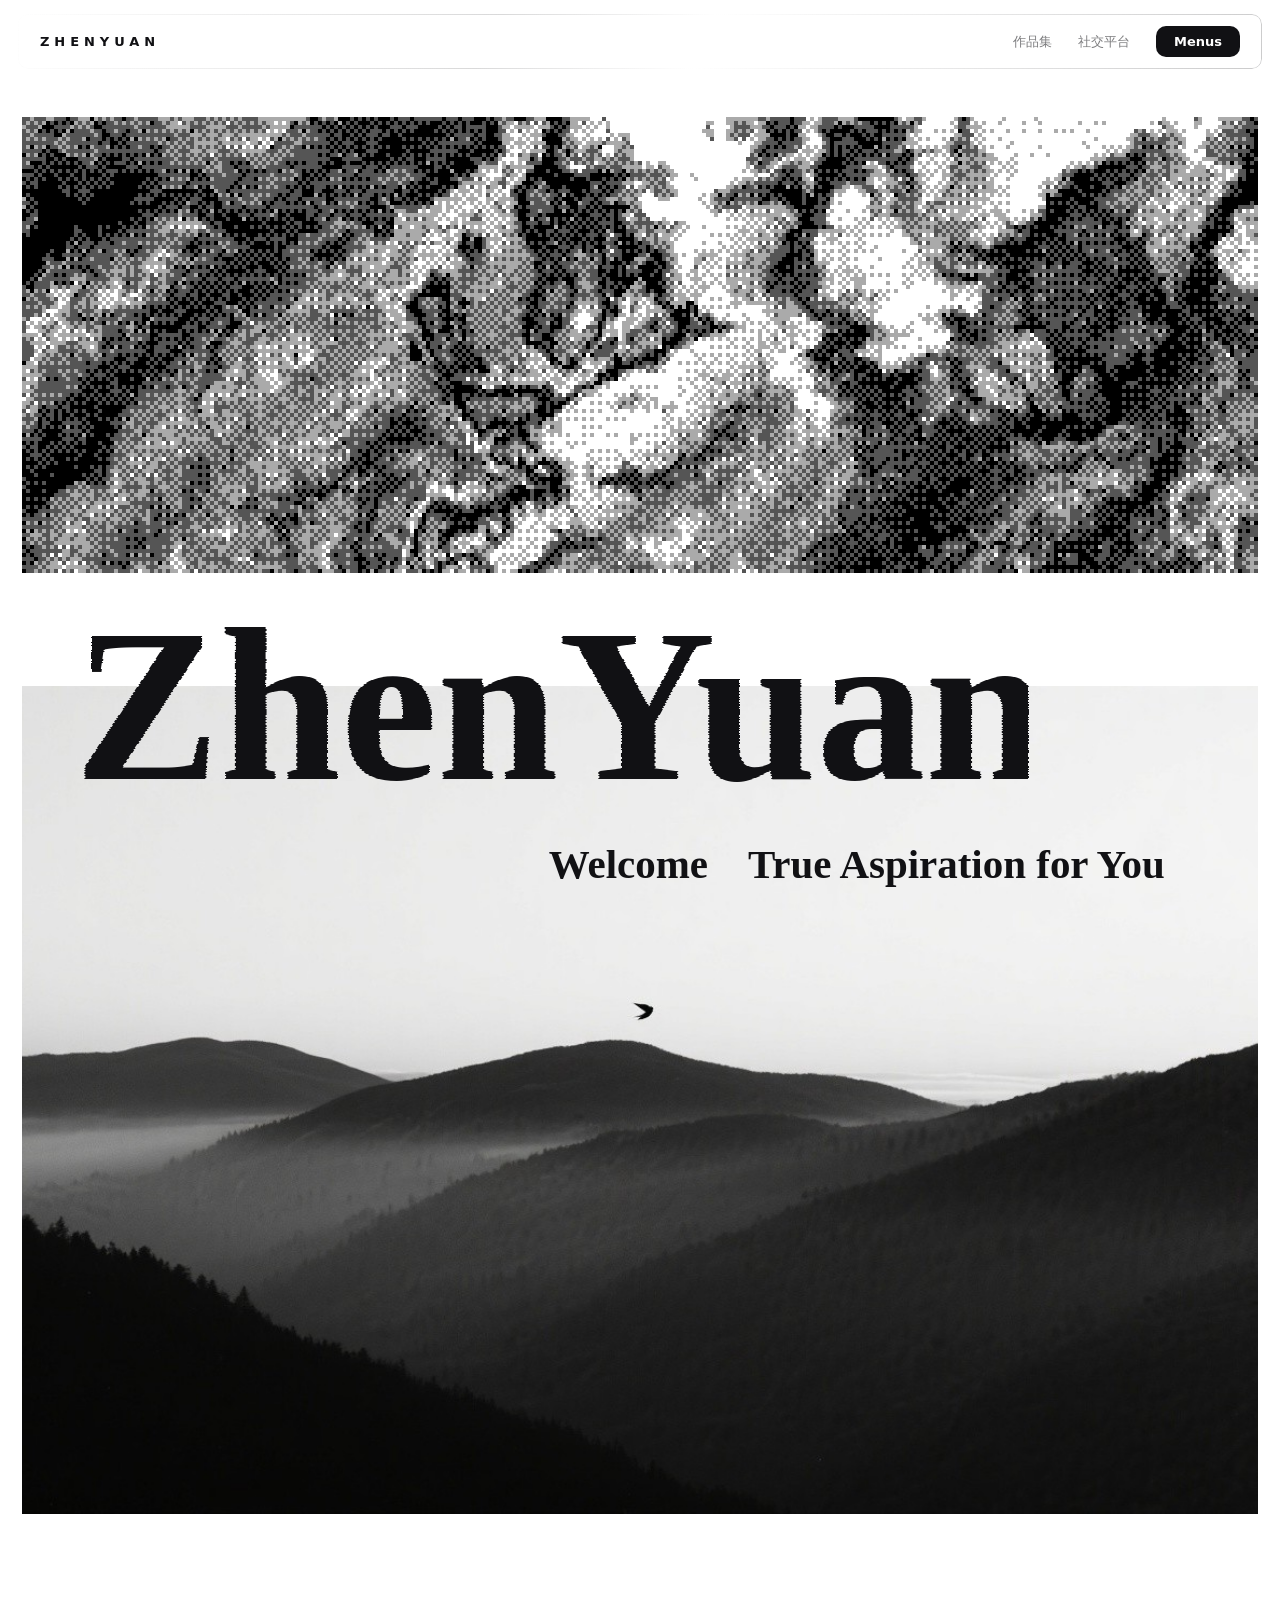
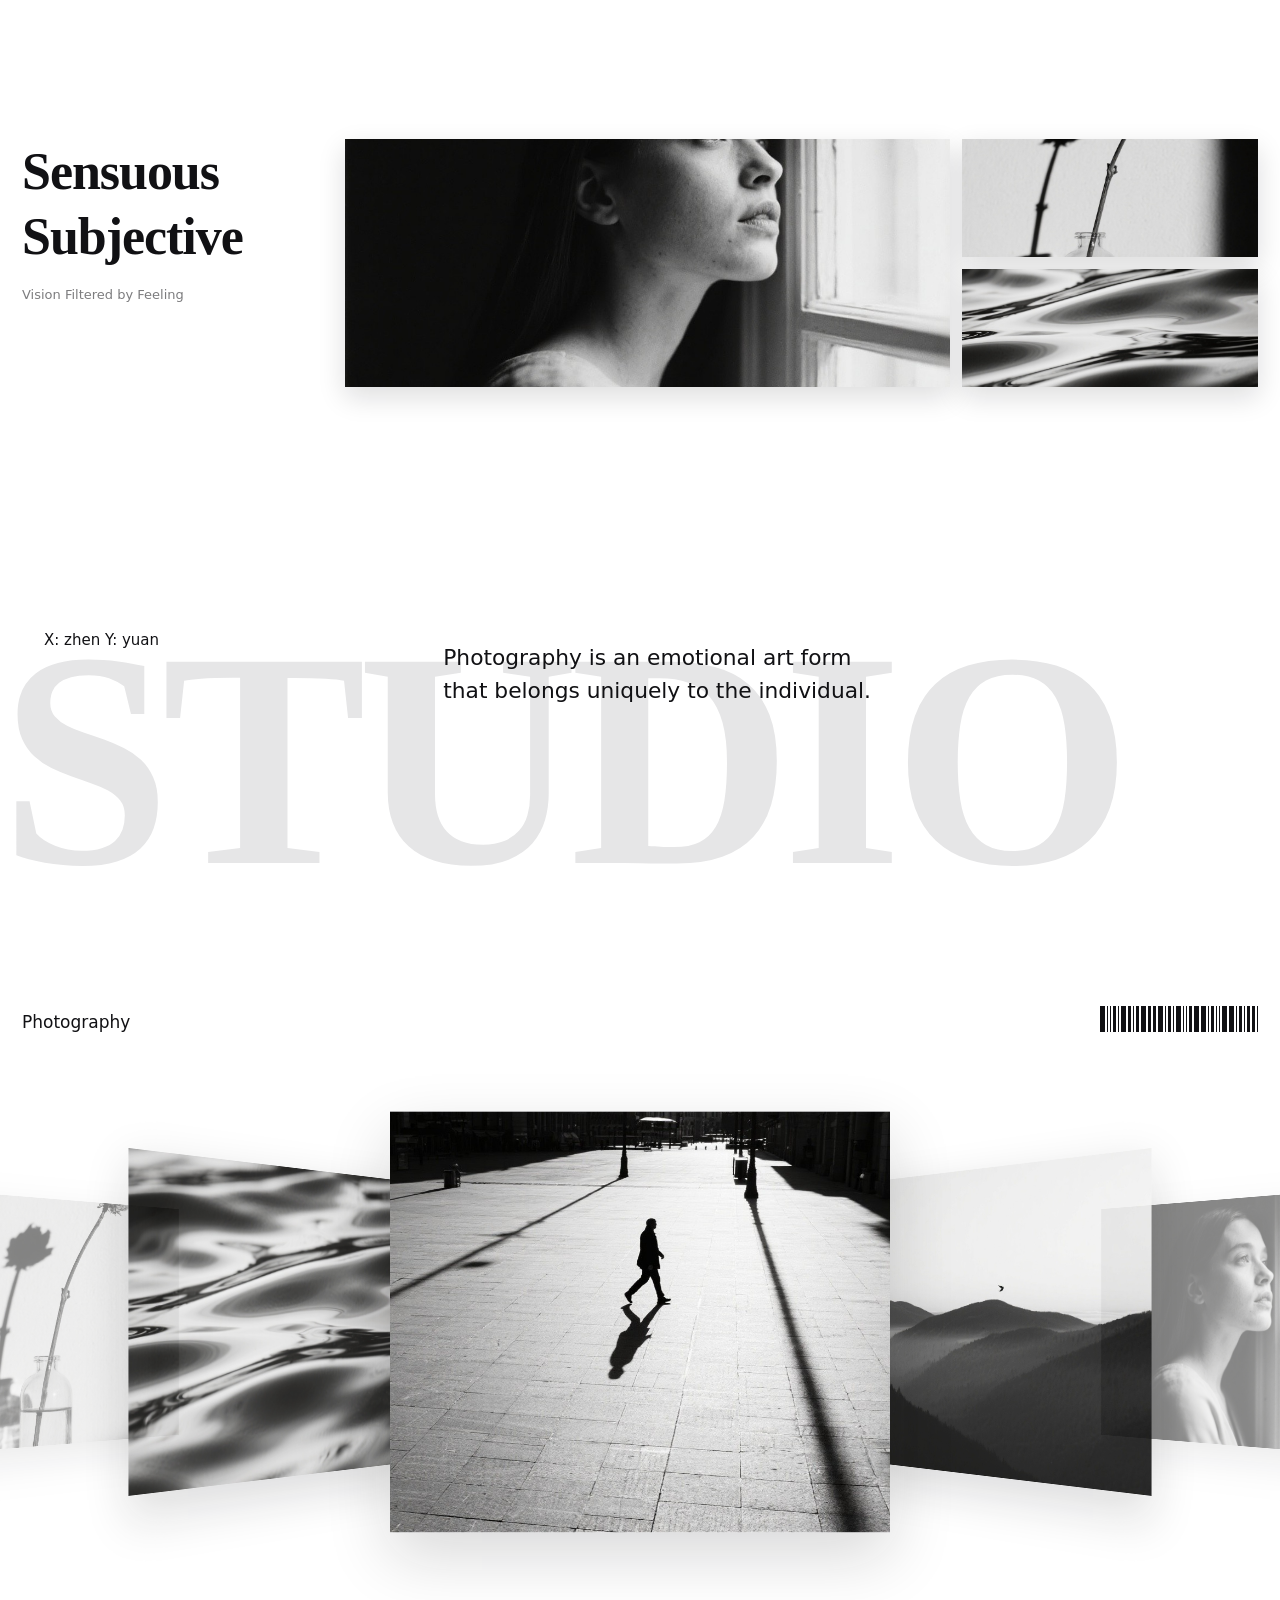
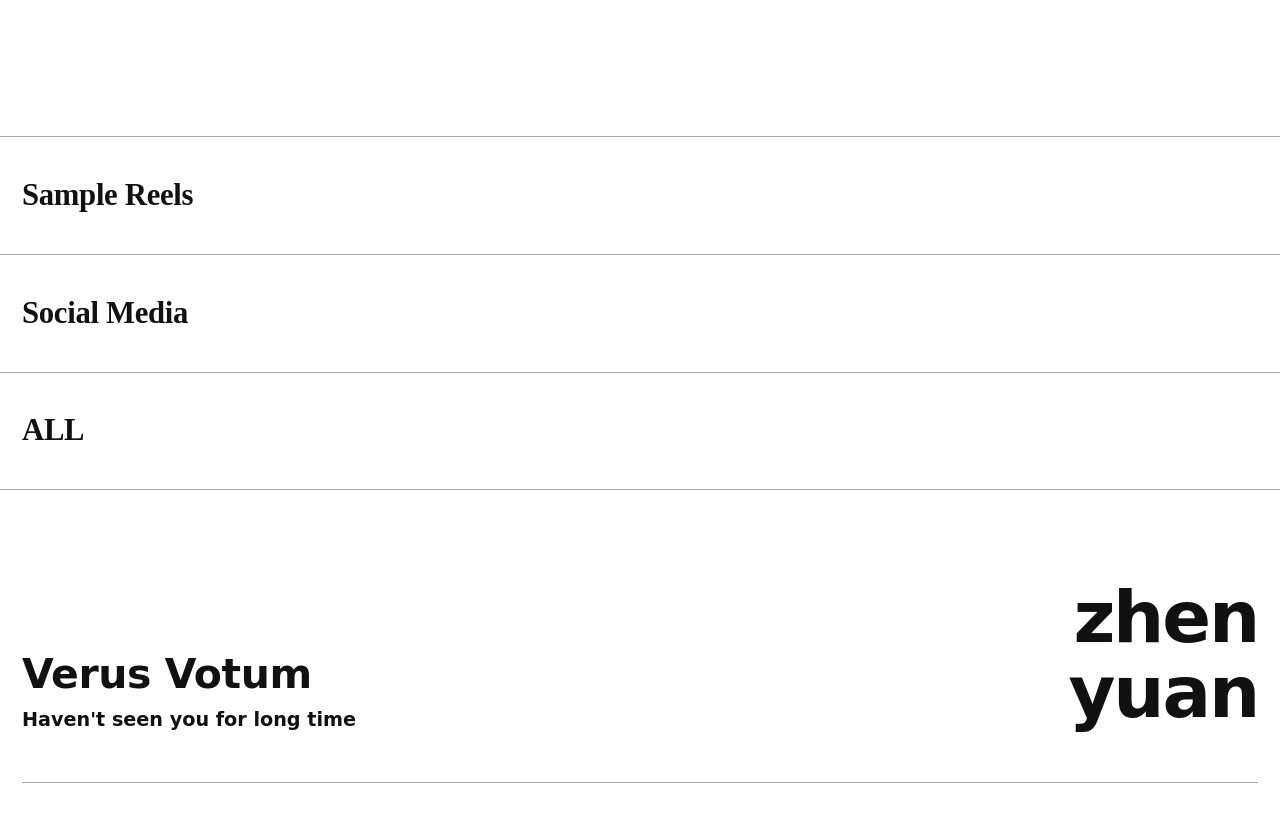
==== index.html @ 20302a58 "publish site: index.html" ====
<!DOCTYPE html>
<html lang="zh-CN">
<head>
  <meta charset="UTF-8">
  <meta name="viewport" content="width=device-width, initial-scale=1.0">
  <title>ZhenYuan — True Aspiration for You</title>
  <meta name="description" content="ZhenYuan 个人网站 — Sensuous, Subjective.">
  <link rel="icon" href="data:,">
  <link rel="stylesheet" href="css/style.css?v=46">
</head>
<body class="locked">

  <!-- 开屏 Prism 棱镜背景：滚动后渐隐进入页面 -->
  <div id="intro" aria-hidden="true">
    <div class="intro-hint">SCROLL</div>
  </div>

  <!-- 液态玻璃导航 -->
  <header class="nav-wrap">
    <nav class="nav glass">
      <a class="nav-logo" href="#top" data-cid="nav.brand">ZHENYUAN</a>
      <div class="nav-right">
        <a class="nav-link" href="category.html?cat=reels" data-cid="nav.link1">作品集</a>
        <a class="nav-link" href="social.html" data-cid="nav.link2">社交平台</a>
        <a class="nav-cta" href="menu.html" data-cid="nav.cta">Menus</a>
      </div>
    </nav>
  </header>

  <main id="top">

    <!-- Dither 抖动波纹宽幅区（65:24 宽幅，上下留白） -->
    <section class="dither-band" aria-hidden="true">
      <div class="dither-frame" id="dither-frame"></div>
    </section>

    <!-- Hero：超大动态 zhenyuan（FuzzyText 毛玻璃噪点），压在下方图片左上角 -->
    <section class="hero">
      <div class="hero-title" id="fuzzy-hero" aria-label="ZhenYuan">ZhenYuan</div>
    </section>

    <!-- 全宽大图 + 右上小字 + 底部标语 -->
    <section class="showcase" id="works">
      <figure class="showcase-figure reveal" data-gradual-blur>
        <img id="img-showcase" data-cid="showcase.image" alt="封面大图" src="images/showcase.jpg">
      </figure>

      <p class="hero-tagline">
        <span data-cid="hero.welcome">Welcome</span>
        <span data-cid="hero.tagline">True Aspiration for You</span>
      </p>
    </section>

    <!-- 理念 -->
    <section class="philosophy">
      <div class="reveal">
        <h2 class="philo-words">
          <span data-cid="philo.word1">Sensuous</span>
          <span data-cid="philo.word2">Subjective</span>
        </h2>
        <p class="philo-note" data-cid="philo.note">Vision Filtered by Feeling</p>
      </div>
      <div class="philo-imgs reveal" id="philo-imgs"></div>
    </section>

    <!-- STUDIO 水印 -->
    <section class="studio" id="studio">
      <div class="studio-watermark reveal" data-cid="studio.word">STUDIO</div>
      <div class="studio-location reveal" style="transition-delay:.12s" data-cid="studio.location">X: zhen Y: yuan</div>
      <p class="studio-statement reveal" data-cid="studio.statement">Photography is an emotional art form
that belongs uniquely to the individual.</p>
    </section>

    <!-- Photography 区：Cover Flow 作品轮播 -->
    <section class="photo" id="contact">
      <div class="photo-head reveal">
        <span class="photo-title" data-cid="photo.title">Photography</span>
        <span class="barcode" id="barcode"></span>
      </div>
      <div class="coverflow reveal" id="coverflow" style="transition-delay:.1s">
        <div class="cf-stage" id="cf-stage"></div>
      </div>
    </section>

    <!-- Sample Reels / Social Media / ALL：贯穿全屏横杠 -->
    <section class="bands reveal">
      <a class="band" href="category.html?cat=reels"><span>Sample Reels</span></a>
      <a class="band" href="social.html"><span>Social Media</span></a>
      <a class="band" href="works.html"><span>ALL</span></a>
    </section>

  </main>

  <footer class="footer">
    <div class="footer-note reveal">
      <strong class="footer-brand" data-cid="footer.brand">Verus Votum</strong>
      <span class="footer-sub" data-cid="footer.note">Haven't seen you for long time</span>
    </div>
    <span class="footer-big reveal" style="transition-delay:.12s">zhen<br>yuan</span>
    <hr class="footer-rule">
  </footer>

  <script src="js/fuzzy-text.js?v=3"></script>
  <script src="js/gradual-blur.js?v=3"></script>
  <script src="js/prism.js?v=4"></script>
  <script src="js/intro.js?v=4"></script>
  <script src="js/dither.js?v=4"></script>
  <script src="js/main.js?v=19"></script>
</body>
</html>
---- css/style.css ----
/* =====================================================
   ZhenYuan 个人网站 — 简洁平面风格 · 白底黑字
   ===================================================== */

/* ================= 基础 ================= */
:root{
  --bg:#ffffff;
  --ink:#111114;
  --muted:rgba(17,17,20,.55);
  --faint:rgba(17,17,20,.35);
  --glass:rgba(255,255,255,.55);
  --glass-brd:rgba(0,0,0,.08);
  --serif:Georgia,"Times New Roman","Songti SC",STSong,serif;
  --sans:system-ui,-apple-system,"Segoe UI","PingFang SC","Microsoft YaHei",sans-serif;
  --maxw:1280px;
}
*{margin:0;padding:0;box-sizing:border-box}
html{scroll-behavior:smooth}
body{background:var(--bg);color:var(--ink);font-family:var(--sans);-webkit-font-smoothing:antialiased;overflow-x:hidden}
body.locked{overflow:hidden}
img{display:block;width:100%;height:100%;object-fit:cover} /* 图片只裁切，绝不变形 */
figure{overflow:hidden;background:#e9e9ec}
a{color:inherit;text-decoration:none}
::selection{background:#111114;color:#fff}

/* ================= 开屏黑场动画 ================= */
#intro{position:fixed;inset:0;z-index:300;background:#000}
#intro-canvas{position:absolute;inset:0;width:100%;height:100%;display:block}
.intro-hint{position:absolute;bottom:28px;left:50%;transform:translateX(-50%);font-size:11px;letter-spacing:.45em;text-indent:.45em;color:rgba(255,255,255,.30);transition:opacity .5s}
#intro.playing .intro-hint{opacity:0}
#intro.leak{background:#fff;transition:background-color .7s ease} /* 胶片漏光：黑场转白 */
#intro.done{opacity:0;transition:opacity .65s ease;pointer-events:none}

/* ================= 液态玻璃导航 ================= */
.nav-wrap{position:fixed;top:14px;left:0;right:0;z-index:100;display:flex;justify-content:center;padding:0 18px;
  opacity:0;transform:translateY(-14px);
  transition:opacity .9s ease .25s,transform .9s cubic-bezier(.16,1,.3,1) .25s}
body.ready .nav-wrap{opacity:1;transform:none}
.glass{background:var(--glass);backdrop-filter:blur(22px) saturate(160%);-webkit-backdrop-filter:blur(22px) saturate(160%)} /* 纯液态玻璃：无描边无阴影 */
.nav{width:100%;max-width:var(--maxw);display:flex;align-items:center;justify-content:space-between;padding:12px 22px;border-radius:10px;position:relative}
.nav::before{content:'';position:absolute;inset:0;border-radius:inherit;padding:1.2px;pointer-events:none;z-index:1;
  background:linear-gradient(115deg,rgba(255,255,255,.95) 0%,rgba(17,17,20,.16) 38%,rgba(255,255,255,.6) 55%,rgba(17,17,20,.22) 100%);
  -webkit-mask:linear-gradient(#000 0 0) content-box,linear-gradient(#000 0 0);
  -webkit-mask-composite:xor;mask:linear-gradient(#000 0 0) content-box,linear-gradient(#000 0 0);mask-composite:exclude}
.nav-logo{font-size:13px;font-weight:700;letter-spacing:.38em}
.nav-right{display:flex;align-items:center;gap:26px}
.nav-link{font-size:13px;color:var(--muted);transition:color .25s}
.nav-link:hover{color:var(--ink)}
.nav-cta{background:var(--ink);color:#fff;font-size:13px;font-weight:600;padding:8px 18px;border-radius:10px;transition:opacity .25s}
.nav-cta:hover{opacity:.82}

/* ================= Warp 标题 ---------------- */
.warp-text{position:relative;display:block;width:100%;min-height:220px;overflow:hidden;isolation:isolate;border-radius:inherit}
.warp-text canvas{position:absolute;inset:0;width:100%;height:100%;display:block}
.warp-text-fallback{font-family:var(--serif);letter-spacing:-.03em;font-size:clamp(70px,16vw,200px);line-height:.9}

/* ================= Dither 抖动波纹宽幅区（65:24，上下留白） ================= */
.dither-band{max-width:var(--maxw);margin:0 auto;padding:clamp(96px,13vh,150px) 22px 0;
  opacity:0;transform:translateY(20px);
  transition:opacity 1s ease .35s,transform 1s cubic-bezier(.16,1,.3,1) .35s}
body.ready .dither-band{opacity:1;transform:none}
.dither-frame{position:relative;width:100%;aspect-ratio:65/24;overflow:hidden;background:#000}
.dither-frame canvas{position:absolute;inset:0;width:100%;height:100%;display:block}

/* ================= Hero：大字叠在图片左上 ================= */
.hero{max-width:var(--maxw);margin:0 auto;padding:clamp(40px,6vh,80px) 22px 0}
.hero-title{font-family:var(--serif);position:relative;z-index:3;
  opacity:0;transform:translateY(30px);
  transition:opacity 1s ease .5s,transform 1s cubic-bezier(.16,1,.3,1) .5s}
body.ready .hero-title{opacity:1;transform:none}

/* ================= Showcase：全宽大图 ================= */
.showcase{position:relative;max-width:var(--maxw);margin:0 auto;padding:0 22px 9vh;
  margin-top:clamp(-110px,-7.5vw,-24px)} /* 大字下缘探入图片顶端约1/3（图1） */
.hero-tagline{position:absolute;top:clamp(100px,12vw,180px);left:auto;right:9%;display:flex;gap:40px;
  font-family:var(--serif);font-size:clamp(26px,3.2vw,48px);font-weight:700;color:var(--ink);z-index:2}
.hero-tagline span{opacity:0;transform:translateY(40px) scale(.96);
  transition:opacity 1.1s ease,transform 1.1s cubic-bezier(.16,1,.3,1)}
.hero-tagline.in span{opacity:1;transform:none}
.hero-tagline.in span:nth-child(1){transition-delay:0s}
.hero-tagline.in span:nth-child(2){transition-delay:.18s}
.showcase-figure{position:relative;height:92vh}

/* ================= Philosophy ================= */
.philosophy{max-width:var(--maxw);margin:0 auto;padding:16vh 22px 6vh;display:flex;gap:8vw;align-items:flex-start}
/* philosophy 区 .reveal 只做 IO 触发器，不做整体过渡——让子元素（philo-words span / philo-note）的错落动画可见 */
.philosophy .reveal{opacity:1;transform:none;transition:none}
.philo-words{font-family:var(--serif);font-size:clamp(36px,4.5vw,52px);font-weight:700;letter-spacing:-.02em;line-height:1.25}
.philo-words span{display:block;opacity:0}
.reveal.in .philo-words span{animation:textRise .8s cubic-bezier(.16,1,.3,1) both}
.reveal.in .philo-words span:nth-child(2){animation-delay:.14s}
.philo-note{font-size:13px;color:var(--muted);margin-top:18px;opacity:0}
.reveal.in .philo-note{animation:textRise .8s cubic-bezier(.16,1,.3,1) .26s both}
/* 理念照片展示柜：按上传数量密铺，大小不一（与作品集 mosaic 同语言） */
.philo-imgs{flex:1;display:grid;grid-template-columns:repeat(3,1fr);grid-auto-rows:118px;
  grid-auto-flow:dense;gap:12px}
.pi-tile{position:relative;margin:0;overflow:hidden;background:#e9e9ee;
  box-shadow:0 10px 26px rgba(17,17,20,.14);opacity:0}
.pi-tile img{width:100%;height:100%;object-fit:cover;display:block;
  transition:transform .8s cubic-bezier(.16,1,.3,1)}
.pi-tile:hover img{transform:scale(1.05)}
/* 理念瓦片：容器进入视口后错落浮起 */
.philo-imgs.in .pi-tile{animation:tileRise .75s cubic-bezier(.16,1,.3,1) both;
  animation-delay:calc(var(--ti,0) * 70ms)}
@keyframes tileRise{from{opacity:0;transform:translateY(26px) scale(.965)}to{opacity:1;transform:none}}
@keyframes textRise{from{opacity:0;transform:translateY(22px)}to{opacity:1;transform:none}}

/* ================= Studio 水印 ================= */
.studio{position:relative;max-width:var(--maxw);margin:0 auto;padding:20vh 22px 6vh}
.studio-watermark{font-family:var(--serif);font-size:clamp(140px,24vw,320px);font-weight:700;letter-spacing:-.03em;line-height:.9;
  color:rgba(17,17,20,.10);text-align:left;user-select:none;margin-left:-22px}
.studio-watermark.reveal{transform:translateY(34px) scale(.94)}
.studio-watermark.reveal.in{transform:none}
.studio-location{position:absolute;left:44px;top:calc(20vh + .62em);font-size:15px;color:var(--ink);z-index:1}
.studio-statement{position:absolute;left:50%;top:calc(20vh + .95em);z-index:1;
  font-size:clamp(16px,1.7vw,23px);line-height:1.5;color:var(--ink);max-width:620px;
  white-space:pre-line;text-align:left}
.studio-statement.reveal{opacity:0;transform:translateX(-46%) translateY(20px);
  transition:opacity .9s ease,transform .9s cubic-bezier(.16,1,.3,1)}
.studio-statement.reveal.in{opacity:1;transform:translateX(-46%)}

/* ================= Photography：Cover Flow ================= */
.photo{max-width:var(--maxw);margin:0 auto;padding:6vh 22px 4vh}
.photo-head{display:flex;align-items:flex-end;justify-content:space-between;margin-bottom:20px}
.photo-title{font-size:17px;font-weight:500}
.barcode{display:flex;gap:2px;align-items:stretch;height:26px}
.barcode i{background:var(--ink)}
.coverflow{position:relative}
.cf-stage{position:relative;height:min(66vh,540px);perspective:1500px}
.cf-item{position:absolute;top:50%;left:50%;width:min(44vw,500px);height:78%;
  transform:translate(-50%,-50%);background:#e9e9ec;overflow:hidden;cursor:pointer;
  box-shadow:0 24px 60px rgba(17,17,20,.16);
  transition:transform .7s cubic-bezier(.25,.8,.25,1),opacity .5s ease}
.cf-item img{width:100%;height:100%;object-fit:cover;pointer-events:none}
.cf-caption{display:flex;justify-content:center;align-items:baseline;gap:56px;
  font-size:15px;color:var(--ink);margin-top:34px;
  transition:opacity .3s ease}
.cf-caption.swap{opacity:0}

/* ================= 页脚 ================= */
.footer{position:relative;max-width:var(--maxw);margin:0 auto;padding:10vh 22px 96px;display:flex;justify-content:space-between;align-items:flex-end}

/* ================= Social Links 独立页面（LINK）：左列文字 + 右侧大图 ================= */
.social{max-width:var(--maxw);margin:0 auto;padding:clamp(96px,13vh,150px) 22px 10vh;
  display:flex;gap:clamp(36px,5vw,72px);align-items:stretch}
.social-left{flex:0 0 44%;display:flex;flex-direction:column;align-items:flex-start;min-width:0}
.social-title{margin:0;font-family:"Palatino Linotype","Book Antiqua",Palatino,"Times New Roman",Georgia,serif;
  font-size:clamp(68px,9vw,128px);font-weight:500;
  letter-spacing:.08em;line-height:1;color:var(--ink)}
.social-brand{margin-top:clamp(48px,9vh,104px);font-family:var(--serif);color:var(--ink);line-height:1.15}
.social-brand-cn{display:block;font-size:clamp(30px,3.3vw,48px);font-weight:600;letter-spacing:.04em}
.social-brand-en{display:block;font-family:var(--sans);
  font-weight:400;font-size:clamp(26px,2.8vw,40px);letter-spacing:.3em}
.social-statement{margin-top:clamp(32px,5.5vh,60px);width:100%}
.social-statement p{margin:0;font-family:var(--serif);font-size:clamp(15px,1.4vw,19px);line-height:1.9;white-space:pre-line;letter-spacing:.03em;color:var(--ink)}
.social-links{margin-top:clamp(30px,5vh,52px);width:100%;display:flex;flex-direction:column;gap:clamp(20px,3.5vh,30px)}
.social-link{display:flex;align-items:center;gap:14px;height:clamp(60px,8vw,86px);padding:0 clamp(20px,2.5vw,32px);
  background:#d9d9d9;color:var(--ink);text-decoration:none;
  transition:background .35s ease,color .35s ease}
.social-link:hover{background:var(--ink);color:#fff}
.social-link-icon{width:30px;height:30px;display:flex;align-items:center;justify-content:center;
  font-family:var(--serif);font-size:17px;font-weight:700;flex-shrink:0}
.social-link-name{font-size:15px;font-weight:600;letter-spacing:.06em}
.social-image{flex:1;margin:0;overflow:hidden;min-height:100%}
.social-image img{width:100%;height:100%;object-fit:cover}

/* ---- social 页入场动画：标题/图片自身 reveal，品牌/宣言/链接条由子元素错落 ---- */
.social-page .nav-wrap{animation:navDown .9s cubic-bezier(.16,1,.3,1) both}
.social .social-brand,.social .social-statement,.social .social-links{opacity:1;transform:none;transition:none}
.social-brand .social-brand-cn,.social-brand .social-brand-en,.social-statement p,.social-links .social-link{opacity:0}
.social-brand.in .social-brand-cn{animation:textRise .9s cubic-bezier(.16,1,.3,1) both}
.social-brand.in .social-brand-en{animation:textRise .9s cubic-bezier(.16,1,.3,1) both;animation-delay:.16s}
.social-statement.in p{animation:textRise 1s cubic-bezier(.16,1,.3,1) both;animation-delay:.12s}
.social-links.in .social-link{animation:linkRise .75s cubic-bezier(.16,1,.3,1) both}
.social-image.reveal.in img{animation:socialImgSettle 1.5s cubic-bezier(.16,1,.3,1) both}
@keyframes linkRise{from{opacity:0;transform:translateY(26px)}to{opacity:1;transform:none}}
@keyframes socialImgSettle{from{transform:scale(1.06)}to{transform:scale(1)}}
@keyframes navDown{from{opacity:0;transform:translateY(-16px)}to{opacity:1;transform:none}}
@media(max-width:768px){
  .social{flex-direction:column;padding-top:120px}
  .social-left{flex:none;width:100%}
  .social-image{flex:none;height:300px}
}

.footer-note{font-size:13px;color:var(--ink)}
.footer-brand{display:block;font-size:clamp(26px,3.2vw,44px);font-weight:800;letter-spacing:-.01em;color:var(--ink)}
.footer-sub{display:block;font-size:clamp(15px,1.5vw,21px);font-weight:600;color:var(--ink);margin-top:10px}
.footer-big{display:block;font-size:clamp(44px,6vw,72px);font-weight:800;letter-spacing:-.03em;line-height:1.05;text-align:right}
.footer-rule{position:absolute;left:22px;right:22px;bottom:44px;width:auto;border:0;border-top:1px solid var(--faint);margin:0}

/* ================= Sample Reels / Social Media 全屏横杠 ================= */
.bands{margin-top:12vh}
.band{display:flex;align-items:center;height:clamp(84px,10vw,118px);padding:0 max(22px,calc((100% - var(--maxw))/2 + 22px));
  background:#fff;color:var(--ink);border-top:1px solid var(--faint);cursor:pointer;
  font-family:var(--serif);font-weight:700;font-size:clamp(22px,2.4vw,34px);letter-spacing:-.01em;
  transition:background .35s ease,color .35s ease}
.bands .band:last-child{border-bottom:1px solid var(--faint)}
.band:hover{background:var(--ink);color:#fff}

/* 过场：点击后横杆向上向下延伸铺满屏幕，文字随页面上移 */
.band-wipe{position:fixed;left:0;right:0;z-index:400;background:var(--ink);color:#fff;
  display:flex;align-items:center;padding:0 max(22px,calc((100vw - var(--maxw))/2 + 22px));overflow:hidden;
  font-family:var(--serif);font-weight:700;font-size:clamp(22px,2.4vw,34px);
  transition:top .68s cubic-bezier(.76,0,.24,1),height .68s cubic-bezier(.76,0,.24,1)}
.band-wipe.grow{top:0 !important;height:100vh !important}
.band-wipe span{display:block;transition:transform .68s cubic-bezier(.76,0,.24,1) .05s}
.band-wipe.grow span{transform:translateY(-5vh)} /* 文字不消失，随扩展滑向屏幕中央，交给下一页 */

/* ================= 分类页（图3：作品分类） ================= */
.cat-hero{position:relative;height:72vh;min-height:420px;
  opacity:0;animation:pageRise 1s cubic-bezier(.16,1,.3,1) .5s both}
@keyframes pageRise{from{opacity:0;transform:translateY(32px)}to{opacity:1;transform:none}}
.cat-titlewrap{position:absolute;left:max(22px,calc((100vw - var(--maxw))/2 + 22px));bottom:-.3em;z-index:2}
.cat-title{position:static;
  font-family:var(--serif);font-weight:700;font-size:clamp(54px,9vw,120px);letter-spacing:-.03em;line-height:1;color:var(--ink)}
.cat-kicker{margin:0 0 20px 8px;font-size:13px;letter-spacing:.42em;text-transform:uppercase;color:var(--ink);
  opacity:0;transform:translateY(16px);
  transition:opacity .7s ease .45s,transform .7s cubic-bezier(.16,1,.3,1) .45s} /* 揭幕时随之浮现，衔接过场文字 */
body.ready .cat-kicker{opacity:.7;transform:none}
.cat-cats{max-width:var(--maxw);margin:0 auto;padding:9vh 22px 4vh;display:grid;gap:clamp(70px,8.5vw,120px)}
.cat-bar{position:relative;display:flex;align-items:center;justify-content:space-between;height:clamp(110px,14vw,170px);cursor:pointer;
  border-radius:0;border:1px solid rgba(17,17,20,.12);
  opacity:0;animation:pageRise .95s cubic-bezier(.16,1,.3,1) both}
.cat-cats .cat-bar:nth-child(1){animation-delay:.64s}
.cat-cats .cat-bar:nth-child(2){animation-delay:.8s}
.cat-media{position:absolute;inset:0;overflow:hidden;border-radius:0;opacity:.15}
.cat-media img{width:100%;height:100%;object-fit:cover;transition:transform .6s ease;filter:saturate(.85)}
.cat-bar .cat-glass{position:absolute;inset:0;z-index:1;border-radius:0;overflow:hidden;transition:background .35s ease;
  background:rgba(255,255,255,.92);backdrop-filter:blur(22px) saturate(140%);-webkit-backdrop-filter:blur(22px) saturate(140%)}
.cat-bar:hover .cat-glass{background:rgba(255,255,255,.98)}
.cat-bar.active .cat-glass{background:rgba(255,255,255,.92)}
.cat-bar:hover .cat-media img{transform:scale(1.03)}
.cat-bar-name{position:relative;z-index:2;font-family:var(--serif);font-weight:700;font-size:clamp(40px,6vw,88px);letter-spacing:-.02em;padding-left:30px;color:var(--ink);transform:translateY(32%)}
.cat-bar-btn{position:relative;z-index:2;margin-right:6%;background:var(--ink);color:#fff;font-size:13px;font-weight:600;padding:12px 28px}
.cat-feat{max-width:var(--maxw);margin:0 auto;padding:2vh 22px 10vh}
.cat-feat figure{height:80vh}

/* 分类页开场黑幕（承接横杆延伸过场：黑幕上滑揭幕，文字同步上移） */
#band-open{position:fixed;inset:0;z-index:390;background:var(--ink);color:#fff;
  display:flex;align-items:center;padding:0 max(22px,calc((100vw - var(--maxw))/2 + 22px));
  font-family:var(--serif);font-weight:700;font-size:clamp(22px,2.4vw,34px);
  transition:transform .75s cubic-bezier(.76,0,.24,1) .18s}
#band-open span{display:block;transition:transform .75s cubic-bezier(.76,0,.24,1) .18s}
#band-open.away{transform:translateY(-100%);pointer-events:none}
#band-open.away span{transform:translateY(-9vh)}

/* ================= 分类页：液态玻璃选择器 ================= */
/* 背景遮罩 */
.sel-veil{position:fixed;inset:0;z-index:410;background:rgba(17,17,20,.4);
  backdrop-filter:blur(8px) saturate(120%);-webkit-backdrop-filter:blur(8px) saturate(120%);
  opacity:0;transition:opacity .5s ease;pointer-events:none}
.sel-veil.on{opacity:1;pointer-events:auto}

/* 剥离的液态玻璃方块（起点=分类横条，终点=视口中央） */
.peel-card{position:fixed;z-index:420;border-radius:16px;overflow:hidden;
  background:rgba(255,255,255,.55);
  backdrop-filter:blur(24px) saturate(170%);-webkit-backdrop-filter:blur(24px) saturate(170%);
  box-shadow:0 30px 80px rgba(17,17,20,.30),inset 0 1px 0 rgba(255,255,255,.65);
  transition:left .72s cubic-bezier(.16,1,.3,1),top .72s cubic-bezier(.16,1,.3,1),
           width .72s cubic-bezier(.16,1,.3,1),height .72s cubic-bezier(.16,1,.3,1),
           border-radius .72s ease,opacity .4s ease;
  display:flex;align-items:center;justify-content:center}
.peel-card::before{content:'';position:absolute;inset:0;border-radius:inherit;padding:1.2px;pointer-events:none;z-index:4;
  background:linear-gradient(115deg,rgba(255,255,255,.95) 0%,rgba(17,17,20,.16) 38%,rgba(255,255,255,.6) 55%,rgba(17,17,20,.22) 100%);
  -webkit-mask:linear-gradient(#000 0 0) content-box,linear-gradient(#000 0 0);
  -webkit-mask-composite:xor;mask:linear-gradient(#000 0 0) content-box,linear-gradient(#000 0 0);mask-composite:exclude}
.peel-card.peeling{animation:peelWobble .72s cubic-bezier(.16,1,.3,1)}
@keyframes peelWobble{
  0%{transform:skewY(0) scaleY(1)}
  32%{transform:skewY(-3.5deg) scaleY(1.08) rotate(-.7deg)}
  68%{transform:skewY(1.4deg) scaleY(.97) rotate(.35deg)}
  100%{transform:skewY(0) scaleY(1)}
}
/* 剥离瞬间：横条画面贴在方块内（视觉上像从横条揭下） */
.peel-media{position:absolute;inset:0;z-index:0;overflow:hidden}
.peel-media img{width:100%;height:100%;object-fit:cover}
/* 飞行途中的大字标题：绝对居中，落定后与 .sel-title 同位无缝交接 */
.peel-label{position:absolute;left:0;right:0;top:50%;transform:translateY(-50%);z-index:2;
  text-align:center;margin:0;padding:0 24px;
  font-family:var(--serif);font-weight:700;
  font-size:clamp(30px,4.2vw,58px);letter-spacing:-.02em;color:var(--ink);
  transition:opacity .28s ease}
.peel-card.settled .peel-media{opacity:0;transition:opacity .35s ease}
.peel-card.settled .peel-label{opacity:0}
.peel-card.settled{border-radius:22px}

/* 方块内的选择 UI：飞行途中已构建但不可见，落定后整体淡入（标题位置与飞行大字完全一致，无跳转） */
.sel-ui{position:absolute;inset:0;z-index:2;
  opacity:0;pointer-events:none;transition:opacity .4s ease .1s;
  display:flex;flex-direction:column;align-items:center;justify-content:center;
  padding:7% clamp(20px,5vw,48px);gap:0}
.peel-card.settled .sel-ui{opacity:1;pointer-events:auto}
.sel-title{margin:0;text-align:center;padding:0 24px;
  font-family:var(--serif);font-weight:700;font-size:clamp(30px,4.2vw,58px);
  letter-spacing:-.02em;color:var(--ink);line-height:1.05}
.sel-crumb{margin:0 0 clamp(18px,2.5vw,28px) 0;text-align:center;padding:0 20px;
  font-size:11px;letter-spacing:.34em;text-transform:uppercase;color:var(--muted)}
.sel-opts{margin:clamp(20px,3vw,32px) 0 0 0;
  display:flex;flex-wrap:wrap;gap:10px;justify-content:center;padding:0}
.sel-hint{margin:clamp(20px,3vw,32px) 0 0 0;text-align:center;padding:0 20px;
  font-size:11px;letter-spacing:.2em;text-transform:uppercase;color:var(--faint)}
.sel-opt{border:1px solid rgba(17,17,20,.2);background:rgba(255,255,255,.65);border-radius:999px;
  padding:10px 22px;font-size:13px;font-weight:600;color:var(--ink);cursor:pointer;
  text-align:center;line-height:1.2;
  transition:background .25s ease,color .25s ease,transform .25s ease;
  opacity:0}
.peel-card.settled .sel-opt{animation:selOptIn .5s cubic-bezier(.16,1,.3,1) both}
.sel-opt:hover{background:var(--ink);color:#fff;transform:translateY(-2px)}
@keyframes selOptIn{from{opacity:0;transform:translateY(14px)}to{opacity:1;transform:none}}
/* 选择器文字：卡片落定后依次浮现 */
.sel-crumb,.sel-title,.sel-hint{opacity:0}
.peel-card.settled .sel-crumb{animation:selOptIn .5s cubic-bezier(.16,1,.3,1) .06s both}
.peel-card.settled .sel-title{animation:selOptIn .55s cubic-bezier(.16,1,.3,1) .14s both}
.peel-card.settled .sel-hint{animation:selOptIn .5s cubic-bezier(.16,1,.3,1) .5s both}
.sel-close{position:absolute;top:14px;right:16px;z-index:5;width:34px;height:34px;border-radius:50%;
  border:1px solid rgba(17,17,20,.18);background:rgba(255,255,255,.7);color:var(--ink);
  font-size:15px;line-height:32px;text-align:center;cursor:pointer;opacity:0;
  transition:opacity .4s ease .5s,background .25s,color .25s}
.peel-card.settled .sel-close{opacity:1}
.sel-close:hover{background:var(--ink);color:#fff}

/* ================= 薄玻璃照片流舞台 ================= */
.ring-stage{position:fixed;inset:0;z-index:430;pointer-events:none;
  opacity:0;transition:opacity .55s ease}
.ring-stage.stream{opacity:1;pointer-events:auto;touch-action:none;cursor:grab;
  perspective:1600px;perspective-origin:50% 46%}
.ring-stage.stream.grabbing{cursor:grabbing}
/* 照片文件堆：最前面一张完整大图，身后整摞只露顶部阶梯条带（不在卡片上做 backdrop-filter，避免逐帧模糊卡顿） */
.stream-card{position:absolute;left:0;top:0;overflow:hidden;border-radius:2px;
  background:rgba(20,20,26,.3);
  border:1px solid rgba(255,255,255,.24);
  box-shadow:0 18px 48px rgba(0,0,0,.62);
  will-change:transform,opacity;cursor:pointer;backface-visibility:hidden;
  transition:border-color .3s ease,box-shadow .3s ease}
/* 内层包装：入场动画作用于此，不影响卡片定位（不设常驻 will-change，动画期间浏览器自动提升合成层） */
.stream-card .sc-inner{position:absolute;inset:0;overflow:hidden;border-radius:1px}
.stream-card img{width:100%;height:100%;object-fit:cover;display:block}
/* 照片表面斜向光泽（玻璃反光） */
.stream-card::after{content:'';position:absolute;inset:0;pointer-events:none;z-index:1;
  background:linear-gradient(118deg,rgba(255,255,255,.28) 0%,rgba(255,255,255,.06) 20%,rgba(255,255,255,0) 44%,rgba(255,255,255,.04) 72%,rgba(255,255,255,.12) 100%)}
/* 玻璃四边描边高光：顶边最强（摞中露出的纸边），左右侧次之，底边压暗 */
.stream-card::before{content:'';position:absolute;inset:0;pointer-events:none;z-index:2;
  box-shadow:inset 0 1px 0 rgba(255,255,255,.5),
    inset 1px 0 0 rgba(255,255,255,.16),
    inset -1px 0 0 rgba(255,255,255,.16),
    inset 0 -1px 0 rgba(0,0,0,.32),
    inset 0 0 22px rgba(255,255,255,.05)}
.stream-card.center{border-color:rgba(255,255,255,.6);
  box-shadow:0 42px 110px rgba(0,0,0,.78),0 0 60px rgba(255,255,255,.12)}
.stream-card.center::before{box-shadow:inset 0 1px 0 rgba(255,255,255,.75),
    inset 1px 0 0 rgba(255,255,255,.28),
    inset -1px 0 0 rgba(255,255,255,.28),
    inset 0 -1px 0 rgba(0,0,0,.3),
    inset 0 0 34px rgba(255,255,255,.09)}
/* 鼠标边缘反光：柔和宽环带（中心挖空），光斑分散不形成硬光圈 */
.stream-card .sc-glow{position:absolute;inset:0;z-index:3;pointer-events:none;opacity:var(--go,0);
  background:radial-gradient(240px circle at var(--lx,50%) var(--ly,50%),
    rgba(255,255,255,.8) 0%,rgba(255,255,255,.22) 40%,rgba(255,255,255,0) 76%);
  -webkit-mask:radial-gradient(closest-side at 50% 50%,transparent 48%,#000 100%);
  mask:radial-gradient(closest-side at 50% 50%,transparent 48%,#000 100%)}
/* 树叶飞入堆叠层（确认后的不规则堆积） */
.leaf-pile{position:fixed;left:0;top:0;border-radius:0;background:#111;overflow:hidden;
  border:0;box-shadow:0 24px 60px rgba(0,0,0,.55);will-change:transform,opacity}
.leaf-pile img{width:100%;height:100%;object-fit:cover;display:block}
/* 照片流下方信息（深色舞台上的浅色字） */
.ring-caption{position:fixed;left:50%;bottom:4vh;top:auto;transform:translateX(-50%);
  z-index:431;text-align:center;pointer-events:none;opacity:0;transition:opacity .6s ease;
  max-width:88vw}
.ring-caption.on{opacity:1}
.ring-caption b{font-family:var(--serif);font-weight:700;font-size:clamp(16px,2vw,24px);
  color:#f8f5ff;display:block;line-height:1.2;letter-spacing:-.01em}
.ring-caption span{font-size:10px;letter-spacing:.26em;text-transform:uppercase;
  color:rgba(248,245,255,.62);display:block;margin-top:5px}
.ring-caption .ring-hint{font-size:9.5px;letter-spacing:.2em;text-transform:uppercase;
  color:rgba(248,245,255,.38);margin-top:12px;line-height:1.55;transition:opacity .4s ease}
/* 分类页导航：默认显示；进入作品集后 body.portfolio-show 隐藏 */
body.portfolio-show .nav-wrap{opacity:0 !important;pointer-events:none !important;transform:translateY(-120%) !important}
body.portfolio-show{overflow-x:hidden;overflow-y:auto}
body.portfolio-show .footer{display:none}
body.portfolio-show main{display:none}
/* 返回作品分类的小箭头 */
.back-arrow{position:fixed;top:18px;left:22px;z-index:460;width:40px;height:40px;
  border-radius:50%;border:1px solid rgba(17,17,20,.2);background:rgba(255,255,255,.75);
  backdrop-filter:blur(10px) saturate(120%);-webkit-backdrop-filter:blur(10px) saturate(120%);
  color:var(--ink);font-size:18px;line-height:38px;text-align:center;cursor:pointer;
  opacity:0;transform:translateX(-14px);
  transition:opacity .5s ease .6s,transform .5s cubic-bezier(.16,1,.3,1) .6s,background .25s,color .25s}
.back-arrow.show{opacity:1;transform:none}
.back-arrow:hover{background:var(--ink);color:#fff}
/* 作品集画布：滚动式长页面（铺满 + 顶部留空 + 封面横幅 + 标签条） */
.portfolio-canvas{position:fixed;left:0;right:0;top:0;bottom:0;z-index:380;
  background:#fff;overflow-y:auto;overflow-x:hidden;
  opacity:0;transition:opacity .7s ease;pointer-events:none}
.portfolio-canvas.show{opacity:1;pointer-events:auto}
.portfolio-canvas::-webkit-scrollbar{width:10px}
.portfolio-canvas::-webkit-scrollbar-thumb{background:rgba(17,17,20,.28)}
/* 鼠标边缘反光：柔和宽环带（中心挖空），光斑分散不形成硬光圈，不影响图片画面 */
.mp-tile::after,.wp-banner::after{content:'';position:absolute;inset:0;pointer-events:none;z-index:3;
  opacity:var(--go,0);transition:opacity .25s ease;
  background:radial-gradient(260px circle at var(--lx,50%) var(--ly,50%),
    rgba(255,255,255,.55) 0%,rgba(255,255,255,.12) 42%,rgba(255,255,255,0) 72%);
  -webkit-mask:radial-gradient(closest-side at 50% 50%,transparent 58%,#000 100%);
  mask:radial-gradient(closest-side at 50% 50%,transparent 58%,#000 100%)}
/* 极淡斜向玻璃反射（无亮边框、无跟随光斑） */
.mp-tile::before,.wp-banner::before{content:'';position:absolute;inset:0;pointer-events:none;z-index:2;
  opacity:var(--go,0);transition:opacity .25s ease;
  background:linear-gradient(118deg,rgba(255,255,255,.1) 0%,rgba(255,255,255,.02) 20%,rgba(255,255,255,0) 42%,rgba(255,255,255,.06) 100%)}
.mp-tile.wp-glow,.wp-banner.wp-glow{box-shadow:0 26px 60px rgba(17,17,20,.32)}
/* 作品集顶部留空（对应图1上方空白） */
.wp-headspace{height:clamp(72px,12vh,160px)}
/* 封面宽幅横幅：作品第1张裁切成宽幅（无圆角） */
.wp-banner{position:relative;width:100%;aspect-ratio:2.4/1;background:#e5e5ea;overflow:hidden;border-radius:0;
  box-shadow:0 16px 44px rgba(17,17,20,.22)}
.wp-banner img{width:100%;height:100%;object-fit:cover;display:block;border-radius:0}
@media (max-width:760px){.wp-banner{aspect-ratio:1.6/1}}
/* 标签条：品牌 + 胶卷名 + 地点/日期 + 说明文字（无黑底） */
.wp-tag{max-width:1100px;margin:28px auto 0;padding:0 24px;
  background:#f1f1f5;border-left:8px solid #111114;border-radius:0;
  display:grid;grid-template-columns:1.1fr 0.9fr 1.8fr;
  gap:clamp(10px,2vw,22px);align-items:center;padding-top:14px;padding-bottom:14px}
.wp-tag .wpt-brand{font-family:'Georgia',serif;font-weight:700;font-size:13px;letter-spacing:.26em;
  text-transform:uppercase;color:#111114}
.wp-tag .wpt-film{font-family:'Georgia',serif;font-weight:700;font-size:clamp(24px,3.2vw,38px);
  line-height:1.08;letter-spacing:-.02em;color:#111114}
.wp-tag .wpt-meta{display:flex;flex-direction:column;gap:6px;color:#111114}
.wp-tag .wpt-place{font-size:clamp(16px,1.9vw,22px);font-weight:600}
.wp-tag .wpt-date{font-size:11px;letter-spacing:.26em;text-transform:uppercase;color:#5a5a66}
.wp-tag .wpt-note{background:transparent;color:#3a3a42;font-size:clamp(12px,1.3vw,14px);
  line-height:1.6;padding:4px 0;min-height:0;white-space:pre-wrap}
@media (max-width:780px){
  .wp-tag{grid-template-columns:1fr 1fr;}
  .wp-tag .wpt-note{grid-column:1/-1}
}
/* 随机密铺网格：紧密缝隙、大小不一（每个图片集种子不同，布局随机） */
.wp-mosaic{max-width:1200px;margin:22px auto 90px;padding:0 18px;
  display:grid;grid-template-columns:repeat(4,1fr);grid-auto-rows:112px;
  grid-auto-flow:dense;gap:8px}
@media (max-width:900px){.wp-mosaic{grid-template-columns:repeat(3,1fr);grid-auto-rows:96px}}
@media (max-width:560px){.wp-mosaic{grid-template-columns:repeat(2,1fr);grid-auto-rows:120px}}
.mp-tile{position:relative;overflow:hidden;border-radius:0;background:#e9e9ee;cursor:pointer;
  box-shadow:0 8px 22px rgba(17,17,20,.12);transition:box-shadow .35s ease,z-index 0s}
.mp-tile img{width:100%;height:100%;object-fit:cover;display:block;transition:transform .8s cubic-bezier(.16,1,.3,1)}
.mp-tile:hover img{transform:scale(1.045)}
.mp-tile.wp-glow{z-index:6}

/* 点击放大灯箱 */
.wp-lightbox{position:fixed;inset:0;z-index:600;background:rgba(10,10,12,.88);
  backdrop-filter:blur(14px);-webkit-backdrop-filter:blur(14px);
  display:flex;align-items:center;justify-content:center;
  opacity:0;transition:opacity .32s ease;pointer-events:none;cursor:zoom-out}
.wp-lightbox.on{opacity:1;pointer-events:auto}
.wp-lightbox .lb-img{max-width:88vw;max-height:84vh;object-fit:contain;border-radius:0;
  box-shadow:0 30px 90px rgba(0,0,0,.6);cursor:default;
  transform:scale(.96);transition:transform .32s cubic-bezier(.16,1,.3,1)}
.wp-lightbox.on .lb-img{transform:scale(1)}
.wp-lightbox button{position:absolute;background:rgba(255,255,255,.12);
  border:1px solid rgba(255,255,255,.25);color:#fff;width:46px;height:46px;
  border-radius:50%;font-size:22px;line-height:44px;text-align:center;cursor:pointer;
  backdrop-filter:blur(8px);-webkit-backdrop-filter:blur(8px);transition:background .2s}
.wp-lightbox button:hover{background:rgba(255,255,255,.26)}
.wp-lightbox .lb-x{top:22px;right:26px;font-size:20px}
.wp-lightbox .lb-prev{left:26px;top:50%;transform:translateY(-50%)}
.wp-lightbox .lb-next{right:26px;top:50%;transform:translateY(-50%)}

/* 终场黑幕（联动跳转首页） */
.sel-wipe{position:fixed;inset:0;z-index:450;background:var(--ink);
  opacity:0;transition:opacity .55s ease;pointer-events:none}
.sel-wipe.on{opacity:1}

/* ================= GradualBlur 边缘渐变模糊 ================= */
.gradual-blur{position:absolute;inset:0;pointer-events:none;overflow:hidden;z-index:1}
.gradual-blur-slice{position:absolute;left:0;right:0}
@supports not ((backdrop-filter: blur(1px)) or (-webkit-backdrop-filter: blur(1px))){
  .gradual-blur-slice{background:rgba(255,255,255,.38)}
}

/* ================= 滚动进场 ================= */
.reveal{opacity:0;transform:translateY(34px);transition:opacity .9s ease,transform .9s cubic-bezier(.16,1,.3,1)}
.reveal.in{opacity:1;transform:none}

/* ================= 响应式 ================= */
@media (max-width:860px){
  .nav-link{display:none}
  .hero{padding-top:44px}
  .philosophy{flex-direction:column;gap:40px;padding-top:12vh}
  .philo-imgs{width:100%;grid-template-columns:repeat(2,1fr);grid-auto-rows:132px;gap:10px}
  .studio-location{position:static;display:block;margin-top:16px}
  .studio-statement{position:static;transform:none;margin-top:18px;max-width:100%}
  .cf-stage{height:44vh}
  .cf-item{width:66vw}
  .cf-caption{gap:24px;flex-wrap:wrap;font-size:13px}
  .footer{flex-direction:column;align-items:flex-start;gap:26px}
  .hero-tagline{gap:18px}
}

/* ================= 动效弱化偏好 ================= */
/* 进场动画均为温和的 opacity 淡入 + 小幅位移，reduced-motion 下保留播放，仅禁用 smooth scroll */
@media (prefers-reduced-motion:reduce){
  html{scroll-behavior:auto}
}

/* ================= Works 作品流页（works.html） ================= */
body.works-page.locked{overflow:hidden}
.works-head{max-width:var(--maxw);margin:0 auto;padding:80px 22px 0;
  font-family:var(--sans);font-weight:800;font-size:clamp(72px,11vw,160px);
  letter-spacing:-.04em;line-height:.95;color:var(--ink);
  opacity:0;transform:translateY(56px);
  transition:opacity 1s ease,transform 1.1s cubic-bezier(.16,1,.3,1)}
body.works-ready .works-head{opacity:1;transform:none}
.works-comma{color:var(--ink)}

/* ---- 作品行：纯横向滚动画廊（无横线/无序号/无文字，紧凑排列） ---- */
.w-rows{max-width:var(--maxw);margin:0 auto;padding:18vh 22px 12vh}
.w-row{padding:1.2vh 0;cursor:pointer;
  opacity:0;transform:translateY(38px);
  transition:opacity .9s ease,transform .9s cubic-bezier(.16,1,.3,1)}
.w-row.in{opacity:1;transform:none}
.w-marquee{overflow:hidden;-webkit-mask-image:linear-gradient(90deg,transparent,#000 1.5%,#000 98.5%,transparent);
  mask-image:linear-gradient(90deg,transparent,#000 1.5%,#000 98.5%,transparent)}
.w-track{display:flex;gap:3px;width:max-content;animation:wscroll 30s linear infinite}
.w-row.rev .w-track{animation-direction:reverse}
.w-row:hover .w-track{animation-play-state:paused}
.w-track img{height:clamp(110px,16vw,190px);width:auto;object-fit:cover;background:#e9e9ec}
@keyframes wscroll{to{transform:translateX(-50%)}}

/* ---- 详情画布（图2）：左序号+缩略图竖排轮换 | 名称列表 | 右大图 ---- */
.wd-canvas{position:fixed;inset:0;z-index:380;background:#fff;
  opacity:0;pointer-events:none;transition:opacity .55s ease}
.wd-canvas.show{opacity:1;pointer-events:auto}
.wd-back{position:fixed;top:86px;left:24px;z-index:400;width:48px;height:48px;border-radius:50%;
  border:1px solid rgba(17,17,20,.2);background:rgba(255,255,255,.75);
  backdrop-filter:blur(10px) saturate(120%);-webkit-backdrop-filter:blur(10px) saturate(120%);
  color:var(--ink);font-size:19px;line-height:46px;text-align:center;cursor:pointer;padding:0;
  opacity:0;transition:opacity .4s ease .25s,background .25s,color .25s}
.wd-canvas.show .wd-back{opacity:1}
.wd-back:hover{background:var(--ink);color:#fff}
/* works 列表页的返回首页按钮（详情画布打开时被盖住自动隐藏） */
.wd-back-list{opacity:1;transform:none;z-index:300;line-height:44px;text-decoration:none}
.wd-grid{display:grid;grid-template-columns:auto clamp(150px,15vw,230px) clamp(180px,20vw,300px) 1fr;
  gap:clamp(20px,3.5vw,60px);align-items:center;height:100%;padding:120px clamp(22px,4vw,60px) 40px}
.wd-num{font-family:var(--sans);font-weight:800;font-size:clamp(44px,6vw,84px);letter-spacing:-.02em;color:var(--ink)}
.wd-strip{height:min(62vh,560px);overflow:hidden;position:relative;
  -webkit-mask-image:linear-gradient(180deg,transparent,#000 14%,#000 86%,transparent);
  mask-image:linear-gradient(180deg,transparent,#000 14%,#000 86%,transparent)}
.wd-stripinner{display:flex;flex-direction:column;gap:1.4vh;transition:transform .65s cubic-bezier(.16,1,.3,1)}
.wd-thumb{height:16vh;min-height:96px;width:100%;object-fit:cover;cursor:pointer;flex-shrink:0;
  opacity:.45;filter:saturate(.9);transition:opacity .4s ease,filter .4s ease}
.wd-thumb.cur{opacity:1;filter:none}
.wd-thumb:hover{opacity:.85}
.wd-info{align-self:center}
.wd-names{display:flex;flex-direction:column;gap:7px;font-family:var(--sans);
  font-size:13px;letter-spacing:.05em;color:var(--muted)}
.wd-names span{transition:color .3s ease}
.wd-names span.cur{color:var(--ink);font-weight:700}
.wd-names .wd-film{font-size:clamp(16px,1.8vw,22px)}
.wd-meta{margin-top:22px;font-family:var(--sans);font-size:12.5px;line-height:2;color:var(--muted);letter-spacing:.05em}
.wd-big{margin:0;height:min(76vh,720px);overflow:hidden;background:#e9e9ec}
.wd-big img{width:100%;height:100%;object-fit:cover;transition:opacity .35s ease}

/* ---- 详情态：导航条转黑色液态玻璃 ---- */
body.works-detail .nav{background:rgba(10,10,12,.72);border-color:rgba(255,255,255,.14);
  backdrop-filter:blur(18px) saturate(140%);-webkit-backdrop-filter:blur(18px) saturate(140%)}
body.works-detail .nav a{color:#fff}
body.works-detail .nav .nav-cta{border-color:rgba(255,255,255,.35)}
body.works-detail .nav .nav-cta:hover{background:#fff;color:var(--ink)}

/* ---- 开场：交替闪动 + 光芒 + 闪白 ---- */
#works-intro{position:fixed;inset:0;z-index:500;background:#fff;
  display:flex;align-items:center;justify-content:center;cursor:pointer}
.wi-text{position:relative;z-index:2;width:11em;height:1.4em;
  font-family:var(--serif);font-weight:600;font-size:clamp(13px,1.5vw,19px);
  letter-spacing:.08em;color:var(--ink)}
.wi-text span{position:absolute;left:0;right:0;top:50%;transform:translateY(-50%);
  text-align:center;white-space:nowrap}
.wi-flash{position:absolute;inset:0;background:#fff;opacity:0;pointer-events:none}
#works-intro.flash .wi-flash{animation:wiflash .9s ease forwards}
@keyframes wiflash{0%{opacity:0}28%{opacity:1}100%{opacity:1}}
#works-intro.away{transition:opacity .6s ease;opacity:0;pointer-events:none}
@media(max-width:768px){
  .wd-grid{grid-template-columns:auto 1fr;grid-template-rows:auto auto;overflow-y:auto;align-items:start}
  .wd-big{grid-column:1/-1;height:46vh}
  .wd-info{grid-column:1/-1}
}

/* ---- 菜单页（menu.html）：大字衬线列，hover 反色 ---- */
.menu-page{padding:19vh 8vw 12vh;min-height:100vh}
.menu-title{font-family:var(--serif);font-weight:700;font-size:clamp(46px,7vw,110px);
  letter-spacing:.02em;margin:0 0 7vh;color:var(--ink)}
.menu-list{display:flex;flex-direction:column}
.menu-row{display:flex;align-items:baseline;justify-content:space-between;gap:24px;
  padding:3.4vh 6px;text-decoration:none;color:var(--ink);
  transition:padding-left .45s cubic-bezier(.25,.8,.25,1),background-color .35s ease,color .35s ease}
.menu-row:hover,.menu-row:focus-visible{background:var(--ink);color:#000;padding-left:2.4vw}
.menu-row-label{font-family:var(--serif);font-weight:700;font-size:clamp(30px,4.6vw,64px);
  letter-spacing:.02em;line-height:1.05}
.menu-row-sub{font-family:var(--sans);font-size:13px;letter-spacing:.14em;
  color:var(--muted);white-space:nowrap;transition:color .35s ease}
.menu-row:hover .menu-row-sub{color:#444}
.menu-row-arrow{font-family:var(--sans);font-size:clamp(16px,1.6vw,22px);opacity:0;
  transform:translateX(-10px);transition:opacity .35s ease,transform .35s ease}
.menu-row:hover .menu-row-arrow{opacity:1;transform:none}
@media(max-width:768px){
  .menu-row-sub{display:none}
}
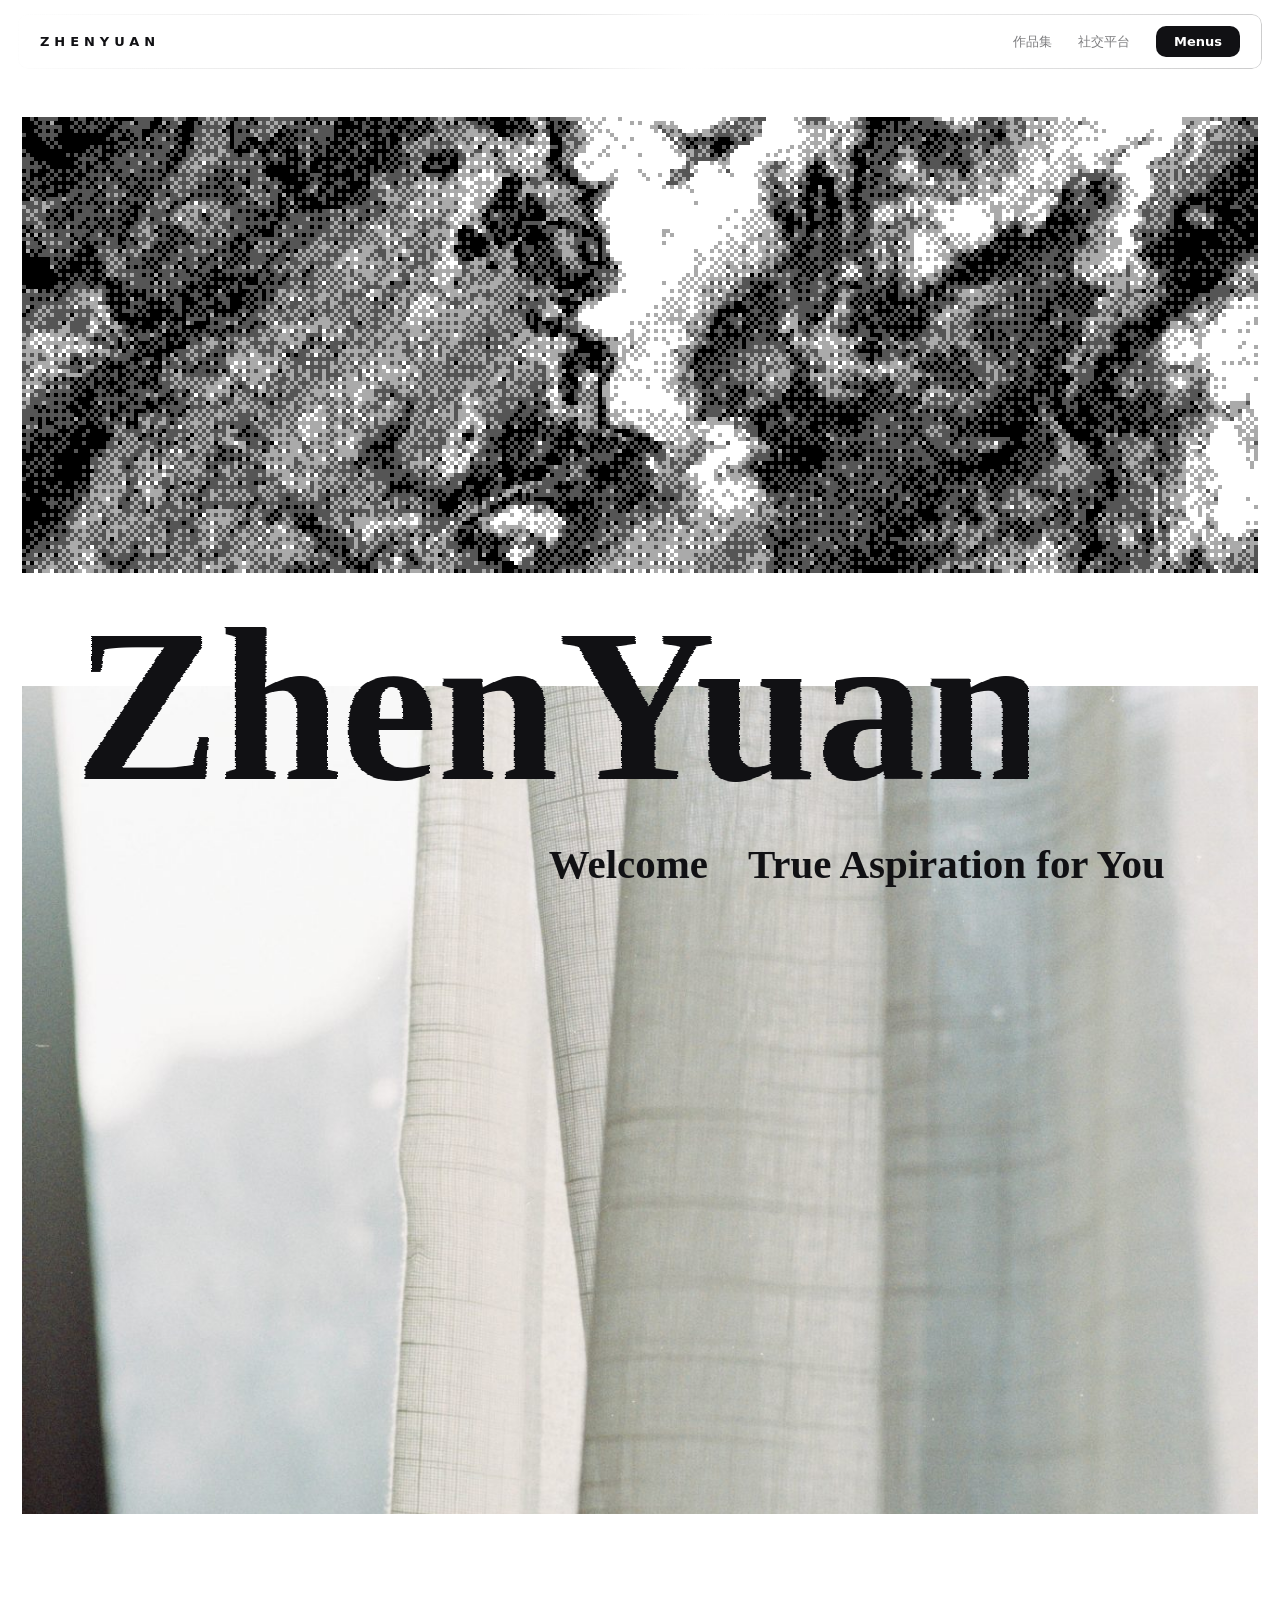
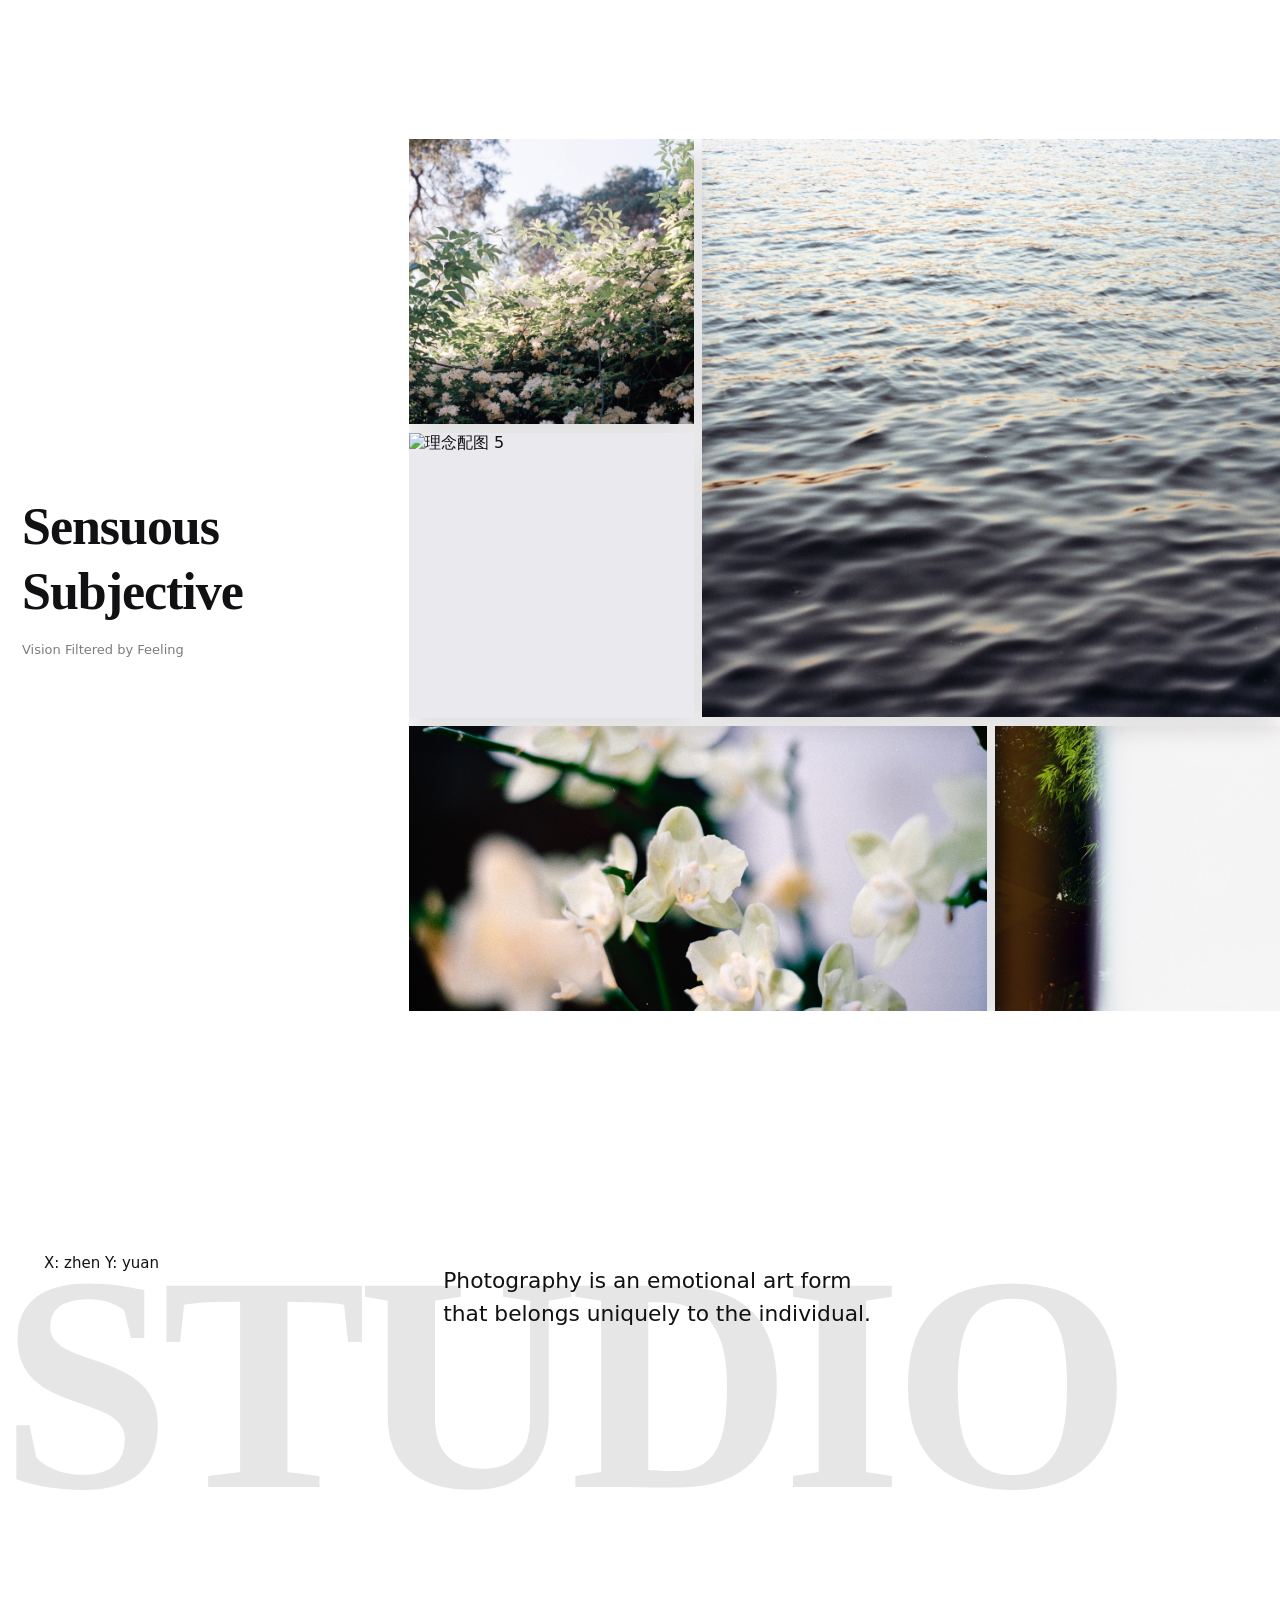
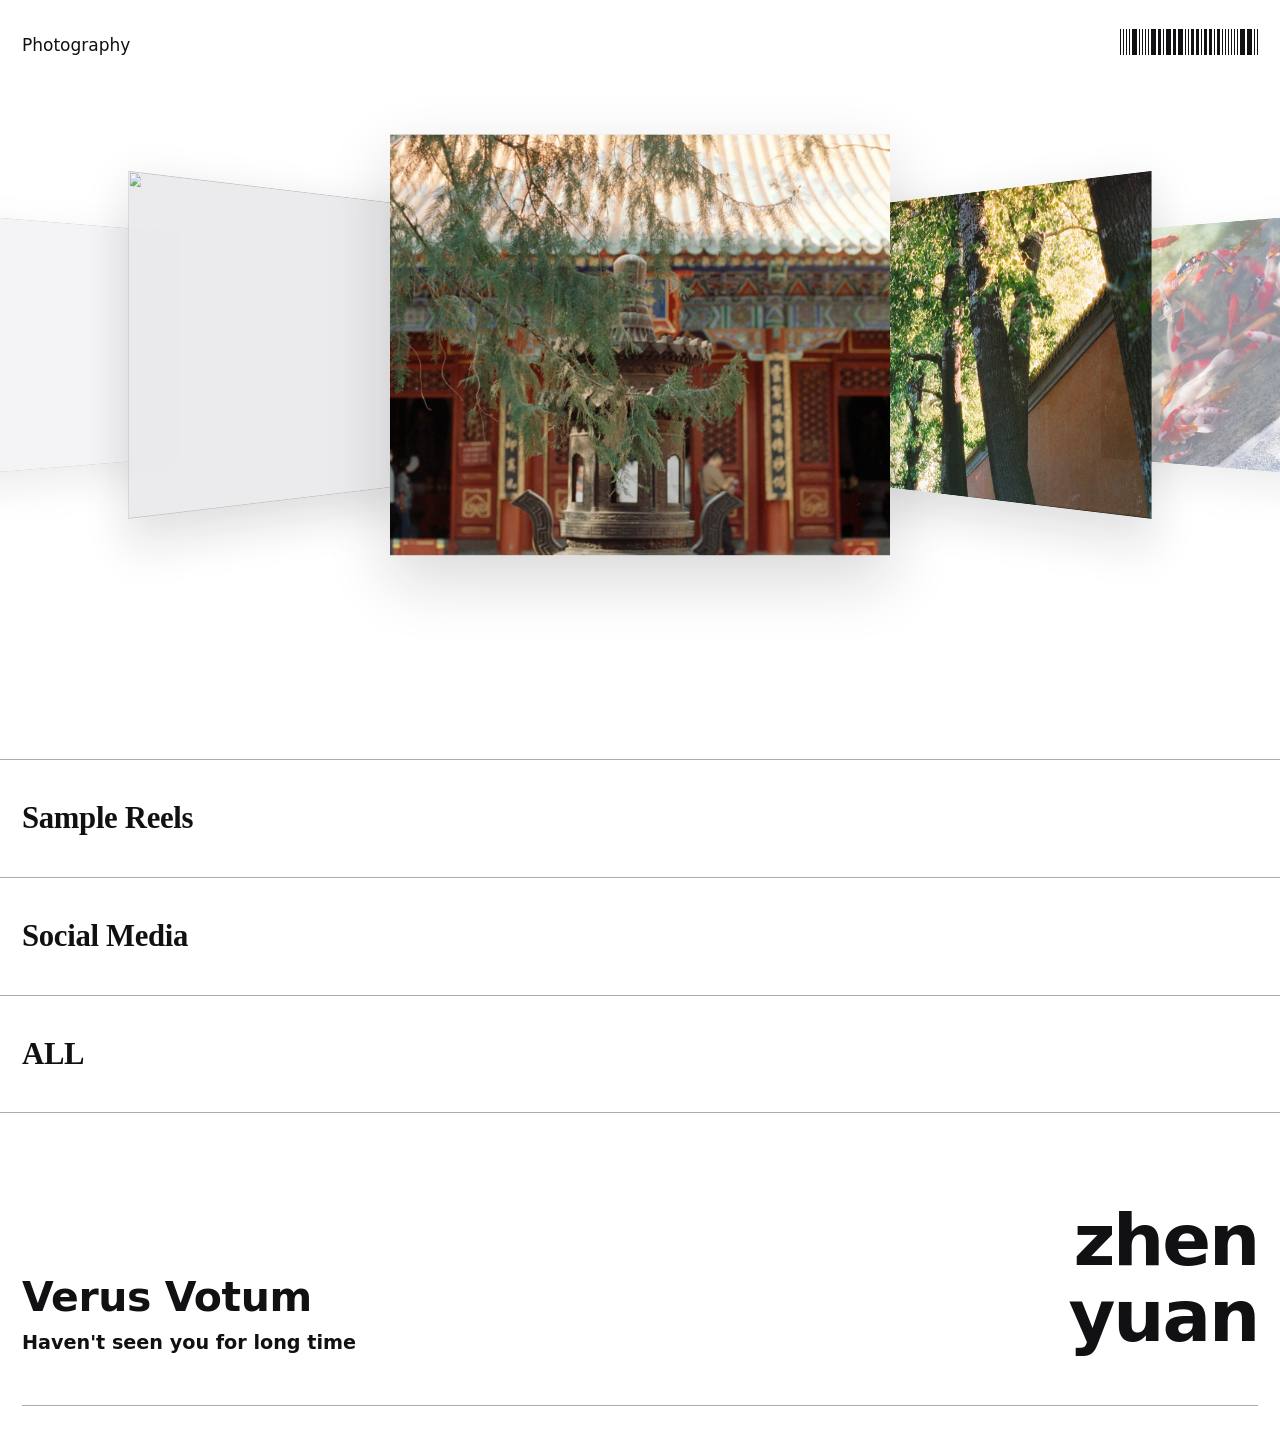
==== commit ace58f7c: "publish site: index.html" ====
--- a/index.html
+++ b/index.html
@@ -1,4 +1,4 @@
-<!DOCTYPE html>
+﻿<!DOCTYPE html>
 <html lang="zh-CN">
 <head>
   <meta charset="UTF-8">
@@ -105,6 +105,7 @@
   <script src="js/prism.js?v=4"></script>
   <script src="js/intro.js?v=4"></script>
   <script src="js/dither.js?v=4"></script>
-  <script src="js/main.js?v=19"></script>
+  <script src="js/main.js?v=20"></script>
+  <script src="js/counter.js?v=1" defer></script>
 </body>
 </html>
--- a/css/style.css
+++ b/css/style.css
@@ -1,604 +1,605 @@
-/* =====================================================
-   ZhenYuan 个人网站 — 简洁平面风格 · 白底黑字
-   ===================================================== */
-
-/* ================= 基础 ================= */
-:root{
-  --bg:#ffffff;
-  --ink:#111114;
-  --muted:rgba(17,17,20,.55);
-  --faint:rgba(17,17,20,.35);
-  --glass:rgba(255,255,255,.55);
-  --glass-brd:rgba(0,0,0,.08);
-  --serif:Georgia,"Times New Roman","Songti SC",STSong,serif;
-  --sans:system-ui,-apple-system,"Segoe UI","PingFang SC","Microsoft YaHei",sans-serif;
-  --maxw:1280px;
-}
-*{margin:0;padding:0;box-sizing:border-box}
-html{scroll-behavior:smooth}
-body{background:var(--bg);color:var(--ink);font-family:var(--sans);-webkit-font-smoothing:antialiased;overflow-x:hidden}
-body.locked{overflow:hidden}
-img{display:block;width:100%;height:100%;object-fit:cover} /* 图片只裁切，绝不变形 */
-figure{overflow:hidden;background:#e9e9ec}
-a{color:inherit;text-decoration:none}
-::selection{background:#111114;color:#fff}
-
-/* ================= 开屏黑场动画 ================= */
-#intro{position:fixed;inset:0;z-index:300;background:#000}
-#intro-canvas{position:absolute;inset:0;width:100%;height:100%;display:block}
-.intro-hint{position:absolute;bottom:28px;left:50%;transform:translateX(-50%);font-size:11px;letter-spacing:.45em;text-indent:.45em;color:rgba(255,255,255,.30);transition:opacity .5s}
-#intro.playing .intro-hint{opacity:0}
-#intro.leak{background:#fff;transition:background-color .7s ease} /* 胶片漏光：黑场转白 */
-#intro.done{opacity:0;transition:opacity .65s ease;pointer-events:none}
-
-/* ================= 液态玻璃导航 ================= */
-.nav-wrap{position:fixed;top:14px;left:0;right:0;z-index:100;display:flex;justify-content:center;padding:0 18px;
-  opacity:0;transform:translateY(-14px);
-  transition:opacity .9s ease .25s,transform .9s cubic-bezier(.16,1,.3,1) .25s}
-body.ready .nav-wrap{opacity:1;transform:none}
-.glass{background:var(--glass);backdrop-filter:blur(22px) saturate(160%);-webkit-backdrop-filter:blur(22px) saturate(160%)} /* 纯液态玻璃：无描边无阴影 */
-.nav{width:100%;max-width:var(--maxw);display:flex;align-items:center;justify-content:space-between;padding:12px 22px;border-radius:10px;position:relative}
-.nav::before{content:'';position:absolute;inset:0;border-radius:inherit;padding:1.2px;pointer-events:none;z-index:1;
-  background:linear-gradient(115deg,rgba(255,255,255,.95) 0%,rgba(17,17,20,.16) 38%,rgba(255,255,255,.6) 55%,rgba(17,17,20,.22) 100%);
-  -webkit-mask:linear-gradient(#000 0 0) content-box,linear-gradient(#000 0 0);
-  -webkit-mask-composite:xor;mask:linear-gradient(#000 0 0) content-box,linear-gradient(#000 0 0);mask-composite:exclude}
-.nav-logo{font-size:13px;font-weight:700;letter-spacing:.38em}
-.nav-right{display:flex;align-items:center;gap:26px}
-.nav-link{font-size:13px;color:var(--muted);transition:color .25s}
-.nav-link:hover{color:var(--ink)}
-.nav-cta{background:var(--ink);color:#fff;font-size:13px;font-weight:600;padding:8px 18px;border-radius:10px;transition:opacity .25s}
-.nav-cta:hover{opacity:.82}
-
-/* ================= Warp 标题 ---------------- */
-.warp-text{position:relative;display:block;width:100%;min-height:220px;overflow:hidden;isolation:isolate;border-radius:inherit}
-.warp-text canvas{position:absolute;inset:0;width:100%;height:100%;display:block}
-.warp-text-fallback{font-family:var(--serif);letter-spacing:-.03em;font-size:clamp(70px,16vw,200px);line-height:.9}
-
-/* ================= Dither 抖动波纹宽幅区（65:24，上下留白） ================= */
-.dither-band{max-width:var(--maxw);margin:0 auto;padding:clamp(96px,13vh,150px) 22px 0;
-  opacity:0;transform:translateY(20px);
-  transition:opacity 1s ease .35s,transform 1s cubic-bezier(.16,1,.3,1) .35s}
-body.ready .dither-band{opacity:1;transform:none}
-.dither-frame{position:relative;width:100%;aspect-ratio:65/24;overflow:hidden;background:#000}
-.dither-frame canvas{position:absolute;inset:0;width:100%;height:100%;display:block}
-
-/* ================= Hero：大字叠在图片左上 ================= */
-.hero{max-width:var(--maxw);margin:0 auto;padding:clamp(40px,6vh,80px) 22px 0}
-.hero-title{font-family:var(--serif);position:relative;z-index:3;
-  opacity:0;transform:translateY(30px);
-  transition:opacity 1s ease .5s,transform 1s cubic-bezier(.16,1,.3,1) .5s}
-body.ready .hero-title{opacity:1;transform:none}
-
-/* ================= Showcase：全宽大图 ================= */
-.showcase{position:relative;max-width:var(--maxw);margin:0 auto;padding:0 22px 9vh;
-  margin-top:clamp(-110px,-7.5vw,-24px)} /* 大字下缘探入图片顶端约1/3（图1） */
-.hero-tagline{position:absolute;top:clamp(100px,12vw,180px);left:auto;right:9%;display:flex;gap:40px;
-  font-family:var(--serif);font-size:clamp(26px,3.2vw,48px);font-weight:700;color:var(--ink);z-index:2}
-.hero-tagline span{opacity:0;transform:translateY(40px) scale(.96);
-  transition:opacity 1.1s ease,transform 1.1s cubic-bezier(.16,1,.3,1)}
-.hero-tagline.in span{opacity:1;transform:none}
-.hero-tagline.in span:nth-child(1){transition-delay:0s}
-.hero-tagline.in span:nth-child(2){transition-delay:.18s}
-.showcase-figure{position:relative;height:92vh}
-
-/* ================= Philosophy ================= */
-.philosophy{max-width:var(--maxw);margin:0 auto;padding:16vh 22px 6vh;display:flex;gap:8vw;align-items:flex-start}
-/* philosophy 区 .reveal 只做 IO 触发器，不做整体过渡——让子元素（philo-words span / philo-note）的错落动画可见 */
-.philosophy .reveal{opacity:1;transform:none;transition:none}
-.philo-words{font-family:var(--serif);font-size:clamp(36px,4.5vw,52px);font-weight:700;letter-spacing:-.02em;line-height:1.25}
-.philo-words span{display:block;opacity:0}
-.reveal.in .philo-words span{animation:textRise .8s cubic-bezier(.16,1,.3,1) both}
-.reveal.in .philo-words span:nth-child(2){animation-delay:.14s}
-.philo-note{font-size:13px;color:var(--muted);margin-top:18px;opacity:0}
-.reveal.in .philo-note{animation:textRise .8s cubic-bezier(.16,1,.3,1) .26s both}
-/* 理念照片展示柜：按上传数量密铺，大小不一（与作品集 mosaic 同语言） */
-.philo-imgs{flex:1;display:grid;grid-template-columns:repeat(3,1fr);grid-auto-rows:118px;
-  grid-auto-flow:dense;gap:12px}
-.pi-tile{position:relative;margin:0;overflow:hidden;background:#e9e9ee;
-  box-shadow:0 10px 26px rgba(17,17,20,.14);opacity:0}
-.pi-tile img{width:100%;height:100%;object-fit:cover;display:block;
-  transition:transform .8s cubic-bezier(.16,1,.3,1)}
-.pi-tile:hover img{transform:scale(1.05)}
-/* 理念瓦片：容器进入视口后错落浮起 */
-.philo-imgs.in .pi-tile{animation:tileRise .75s cubic-bezier(.16,1,.3,1) both;
-  animation-delay:calc(var(--ti,0) * 70ms)}
-@keyframes tileRise{from{opacity:0;transform:translateY(26px) scale(.965)}to{opacity:1;transform:none}}
-@keyframes textRise{from{opacity:0;transform:translateY(22px)}to{opacity:1;transform:none}}
-
-/* ================= Studio 水印 ================= */
-.studio{position:relative;max-width:var(--maxw);margin:0 auto;padding:20vh 22px 6vh}
-.studio-watermark{font-family:var(--serif);font-size:clamp(140px,24vw,320px);font-weight:700;letter-spacing:-.03em;line-height:.9;
-  color:rgba(17,17,20,.10);text-align:left;user-select:none;margin-left:-22px}
-.studio-watermark.reveal{transform:translateY(34px) scale(.94)}
-.studio-watermark.reveal.in{transform:none}
-.studio-location{position:absolute;left:44px;top:calc(20vh + .62em);font-size:15px;color:var(--ink);z-index:1}
-.studio-statement{position:absolute;left:50%;top:calc(20vh + .95em);z-index:1;
-  font-size:clamp(16px,1.7vw,23px);line-height:1.5;color:var(--ink);max-width:620px;
-  white-space:pre-line;text-align:left}
-.studio-statement.reveal{opacity:0;transform:translateX(-46%) translateY(20px);
-  transition:opacity .9s ease,transform .9s cubic-bezier(.16,1,.3,1)}
-.studio-statement.reveal.in{opacity:1;transform:translateX(-46%)}
-
-/* ================= Photography：Cover Flow ================= */
-.photo{max-width:var(--maxw);margin:0 auto;padding:6vh 22px 4vh}
-.photo-head{display:flex;align-items:flex-end;justify-content:space-between;margin-bottom:20px}
-.photo-title{font-size:17px;font-weight:500}
-.barcode{display:flex;gap:2px;align-items:stretch;height:26px}
-.barcode i{background:var(--ink)}
-.coverflow{position:relative}
-.cf-stage{position:relative;height:min(66vh,540px);perspective:1500px}
-.cf-item{position:absolute;top:50%;left:50%;width:min(44vw,500px);height:78%;
-  transform:translate(-50%,-50%);background:#e9e9ec;overflow:hidden;cursor:pointer;
-  box-shadow:0 24px 60px rgba(17,17,20,.16);
-  transition:transform .7s cubic-bezier(.25,.8,.25,1),opacity .5s ease}
-.cf-item img{width:100%;height:100%;object-fit:cover;pointer-events:none}
-.cf-caption{display:flex;justify-content:center;align-items:baseline;gap:56px;
-  font-size:15px;color:var(--ink);margin-top:34px;
-  transition:opacity .3s ease}
-.cf-caption.swap{opacity:0}
-
-/* ================= 页脚 ================= */
-.footer{position:relative;max-width:var(--maxw);margin:0 auto;padding:10vh 22px 96px;display:flex;justify-content:space-between;align-items:flex-end}
-
-/* ================= Social Links 独立页面（LINK）：左列文字 + 右侧大图 ================= */
-.social{max-width:var(--maxw);margin:0 auto;padding:clamp(96px,13vh,150px) 22px 10vh;
-  display:flex;gap:clamp(36px,5vw,72px);align-items:stretch}
-.social-left{flex:0 0 44%;display:flex;flex-direction:column;align-items:flex-start;min-width:0}
-.social-title{margin:0;font-family:"Palatino Linotype","Book Antiqua",Palatino,"Times New Roman",Georgia,serif;
-  font-size:clamp(68px,9vw,128px);font-weight:500;
-  letter-spacing:.08em;line-height:1;color:var(--ink)}
-.social-brand{margin-top:clamp(48px,9vh,104px);font-family:var(--serif);color:var(--ink);line-height:1.15}
-.social-brand-cn{display:block;font-size:clamp(30px,3.3vw,48px);font-weight:600;letter-spacing:.04em}
-.social-brand-en{display:block;font-family:var(--sans);
-  font-weight:400;font-size:clamp(26px,2.8vw,40px);letter-spacing:.3em}
-.social-statement{margin-top:clamp(32px,5.5vh,60px);width:100%}
-.social-statement p{margin:0;font-family:var(--serif);font-size:clamp(15px,1.4vw,19px);line-height:1.9;white-space:pre-line;letter-spacing:.03em;color:var(--ink)}
-.social-links{margin-top:clamp(30px,5vh,52px);width:100%;display:flex;flex-direction:column;gap:clamp(20px,3.5vh,30px)}
-.social-link{display:flex;align-items:center;gap:14px;height:clamp(60px,8vw,86px);padding:0 clamp(20px,2.5vw,32px);
-  background:#d9d9d9;color:var(--ink);text-decoration:none;
-  transition:background .35s ease,color .35s ease}
-.social-link:hover{background:var(--ink);color:#fff}
-.social-link-icon{width:30px;height:30px;display:flex;align-items:center;justify-content:center;
-  font-family:var(--serif);font-size:17px;font-weight:700;flex-shrink:0}
-.social-link-name{font-size:15px;font-weight:600;letter-spacing:.06em}
-.social-image{flex:1;margin:0;overflow:hidden;min-height:100%}
-.social-image img{width:100%;height:100%;object-fit:cover}
-
-/* ---- social 页入场动画：标题/图片自身 reveal，品牌/宣言/链接条由子元素错落 ---- */
-.social-page .nav-wrap{animation:navDown .9s cubic-bezier(.16,1,.3,1) both}
-.social .social-brand,.social .social-statement,.social .social-links{opacity:1;transform:none;transition:none}
-.social-brand .social-brand-cn,.social-brand .social-brand-en,.social-statement p,.social-links .social-link{opacity:0}
-.social-brand.in .social-brand-cn{animation:textRise .9s cubic-bezier(.16,1,.3,1) both}
-.social-brand.in .social-brand-en{animation:textRise .9s cubic-bezier(.16,1,.3,1) both;animation-delay:.16s}
-.social-statement.in p{animation:textRise 1s cubic-bezier(.16,1,.3,1) both;animation-delay:.12s}
-.social-links.in .social-link{animation:linkRise .75s cubic-bezier(.16,1,.3,1) both}
-.social-image.reveal.in img{animation:socialImgSettle 1.5s cubic-bezier(.16,1,.3,1) both}
-@keyframes linkRise{from{opacity:0;transform:translateY(26px)}to{opacity:1;transform:none}}
-@keyframes socialImgSettle{from{transform:scale(1.06)}to{transform:scale(1)}}
-@keyframes navDown{from{opacity:0;transform:translateY(-16px)}to{opacity:1;transform:none}}
-@media(max-width:768px){
-  .social{flex-direction:column;padding-top:120px}
-  .social-left{flex:none;width:100%}
-  .social-image{flex:none;height:300px}
-}
-
-.footer-note{font-size:13px;color:var(--ink)}
-.footer-brand{display:block;font-size:clamp(26px,3.2vw,44px);font-weight:800;letter-spacing:-.01em;color:var(--ink)}
-.footer-sub{display:block;font-size:clamp(15px,1.5vw,21px);font-weight:600;color:var(--ink);margin-top:10px}
-.footer-big{display:block;font-size:clamp(44px,6vw,72px);font-weight:800;letter-spacing:-.03em;line-height:1.05;text-align:right}
-.footer-rule{position:absolute;left:22px;right:22px;bottom:44px;width:auto;border:0;border-top:1px solid var(--faint);margin:0}
-
-/* ================= Sample Reels / Social Media 全屏横杠 ================= */
-.bands{margin-top:12vh}
-.band{display:flex;align-items:center;height:clamp(84px,10vw,118px);padding:0 max(22px,calc((100% - var(--maxw))/2 + 22px));
-  background:#fff;color:var(--ink);border-top:1px solid var(--faint);cursor:pointer;
-  font-family:var(--serif);font-weight:700;font-size:clamp(22px,2.4vw,34px);letter-spacing:-.01em;
-  transition:background .35s ease,color .35s ease}
-.bands .band:last-child{border-bottom:1px solid var(--faint)}
-.band:hover{background:var(--ink);color:#fff}
-
-/* 过场：点击后横杆向上向下延伸铺满屏幕，文字随页面上移 */
-.band-wipe{position:fixed;left:0;right:0;z-index:400;background:var(--ink);color:#fff;
-  display:flex;align-items:center;padding:0 max(22px,calc((100vw - var(--maxw))/2 + 22px));overflow:hidden;
-  font-family:var(--serif);font-weight:700;font-size:clamp(22px,2.4vw,34px);
-  transition:top .68s cubic-bezier(.76,0,.24,1),height .68s cubic-bezier(.76,0,.24,1)}
-.band-wipe.grow{top:0 !important;height:100vh !important}
-.band-wipe span{display:block;transition:transform .68s cubic-bezier(.76,0,.24,1) .05s}
-.band-wipe.grow span{transform:translateY(-5vh)} /* 文字不消失，随扩展滑向屏幕中央，交给下一页 */
-
-/* ================= 分类页（图3：作品分类） ================= */
-.cat-hero{position:relative;height:72vh;min-height:420px;
-  opacity:0;animation:pageRise 1s cubic-bezier(.16,1,.3,1) .5s both}
-@keyframes pageRise{from{opacity:0;transform:translateY(32px)}to{opacity:1;transform:none}}
-.cat-titlewrap{position:absolute;left:max(22px,calc((100vw - var(--maxw))/2 + 22px));bottom:-.3em;z-index:2}
-.cat-title{position:static;
-  font-family:var(--serif);font-weight:700;font-size:clamp(54px,9vw,120px);letter-spacing:-.03em;line-height:1;color:var(--ink)}
-.cat-kicker{margin:0 0 20px 8px;font-size:13px;letter-spacing:.42em;text-transform:uppercase;color:var(--ink);
-  opacity:0;transform:translateY(16px);
-  transition:opacity .7s ease .45s,transform .7s cubic-bezier(.16,1,.3,1) .45s} /* 揭幕时随之浮现，衔接过场文字 */
-body.ready .cat-kicker{opacity:.7;transform:none}
-.cat-cats{max-width:var(--maxw);margin:0 auto;padding:9vh 22px 4vh;display:grid;gap:clamp(70px,8.5vw,120px)}
-.cat-bar{position:relative;display:flex;align-items:center;justify-content:space-between;height:clamp(110px,14vw,170px);cursor:pointer;
-  border-radius:0;border:1px solid rgba(17,17,20,.12);
-  opacity:0;animation:pageRise .95s cubic-bezier(.16,1,.3,1) both}
-.cat-cats .cat-bar:nth-child(1){animation-delay:.64s}
-.cat-cats .cat-bar:nth-child(2){animation-delay:.8s}
-.cat-media{position:absolute;inset:0;overflow:hidden;border-radius:0;opacity:.15}
-.cat-media img{width:100%;height:100%;object-fit:cover;transition:transform .6s ease;filter:saturate(.85)}
-.cat-bar .cat-glass{position:absolute;inset:0;z-index:1;border-radius:0;overflow:hidden;transition:background .35s ease;
-  background:rgba(255,255,255,.92);backdrop-filter:blur(22px) saturate(140%);-webkit-backdrop-filter:blur(22px) saturate(140%)}
-.cat-bar:hover .cat-glass{background:rgba(255,255,255,.98)}
-.cat-bar.active .cat-glass{background:rgba(255,255,255,.92)}
-.cat-bar:hover .cat-media img{transform:scale(1.03)}
-.cat-bar-name{position:relative;z-index:2;font-family:var(--serif);font-weight:700;font-size:clamp(40px,6vw,88px);letter-spacing:-.02em;padding-left:30px;color:var(--ink);transform:translateY(32%)}
-.cat-bar-btn{position:relative;z-index:2;margin-right:6%;background:var(--ink);color:#fff;font-size:13px;font-weight:600;padding:12px 28px}
-.cat-feat{max-width:var(--maxw);margin:0 auto;padding:2vh 22px 10vh}
-.cat-feat figure{height:80vh}
-
-/* 分类页开场黑幕（承接横杆延伸过场：黑幕上滑揭幕，文字同步上移） */
-#band-open{position:fixed;inset:0;z-index:390;background:var(--ink);color:#fff;
-  display:flex;align-items:center;padding:0 max(22px,calc((100vw - var(--maxw))/2 + 22px));
-  font-family:var(--serif);font-weight:700;font-size:clamp(22px,2.4vw,34px);
-  transition:transform .75s cubic-bezier(.76,0,.24,1) .18s}
-#band-open span{display:block;transition:transform .75s cubic-bezier(.76,0,.24,1) .18s}
-#band-open.away{transform:translateY(-100%);pointer-events:none}
-#band-open.away span{transform:translateY(-9vh)}
-
-/* ================= 分类页：液态玻璃选择器 ================= */
-/* 背景遮罩 */
-.sel-veil{position:fixed;inset:0;z-index:410;background:rgba(17,17,20,.4);
-  backdrop-filter:blur(8px) saturate(120%);-webkit-backdrop-filter:blur(8px) saturate(120%);
-  opacity:0;transition:opacity .5s ease;pointer-events:none}
-.sel-veil.on{opacity:1;pointer-events:auto}
-
-/* 剥离的液态玻璃方块（起点=分类横条，终点=视口中央） */
-.peel-card{position:fixed;z-index:420;border-radius:16px;overflow:hidden;
-  background:rgba(255,255,255,.55);
-  backdrop-filter:blur(24px) saturate(170%);-webkit-backdrop-filter:blur(24px) saturate(170%);
-  box-shadow:0 30px 80px rgba(17,17,20,.30),inset 0 1px 0 rgba(255,255,255,.65);
-  transition:left .72s cubic-bezier(.16,1,.3,1),top .72s cubic-bezier(.16,1,.3,1),
-           width .72s cubic-bezier(.16,1,.3,1),height .72s cubic-bezier(.16,1,.3,1),
-           border-radius .72s ease,opacity .4s ease;
-  display:flex;align-items:center;justify-content:center}
-.peel-card::before{content:'';position:absolute;inset:0;border-radius:inherit;padding:1.2px;pointer-events:none;z-index:4;
-  background:linear-gradient(115deg,rgba(255,255,255,.95) 0%,rgba(17,17,20,.16) 38%,rgba(255,255,255,.6) 55%,rgba(17,17,20,.22) 100%);
-  -webkit-mask:linear-gradient(#000 0 0) content-box,linear-gradient(#000 0 0);
-  -webkit-mask-composite:xor;mask:linear-gradient(#000 0 0) content-box,linear-gradient(#000 0 0);mask-composite:exclude}
-.peel-card.peeling{animation:peelWobble .72s cubic-bezier(.16,1,.3,1)}
-@keyframes peelWobble{
-  0%{transform:skewY(0) scaleY(1)}
-  32%{transform:skewY(-3.5deg) scaleY(1.08) rotate(-.7deg)}
-  68%{transform:skewY(1.4deg) scaleY(.97) rotate(.35deg)}
-  100%{transform:skewY(0) scaleY(1)}
-}
-/* 剥离瞬间：横条画面贴在方块内（视觉上像从横条揭下） */
-.peel-media{position:absolute;inset:0;z-index:0;overflow:hidden}
-.peel-media img{width:100%;height:100%;object-fit:cover}
-/* 飞行途中的大字标题：绝对居中，落定后与 .sel-title 同位无缝交接 */
-.peel-label{position:absolute;left:0;right:0;top:50%;transform:translateY(-50%);z-index:2;
-  text-align:center;margin:0;padding:0 24px;
-  font-family:var(--serif);font-weight:700;
-  font-size:clamp(30px,4.2vw,58px);letter-spacing:-.02em;color:var(--ink);
-  transition:opacity .28s ease}
-.peel-card.settled .peel-media{opacity:0;transition:opacity .35s ease}
-.peel-card.settled .peel-label{opacity:0}
-.peel-card.settled{border-radius:22px}
-
-/* 方块内的选择 UI：飞行途中已构建但不可见，落定后整体淡入（标题位置与飞行大字完全一致，无跳转） */
-.sel-ui{position:absolute;inset:0;z-index:2;
-  opacity:0;pointer-events:none;transition:opacity .4s ease .1s;
-  display:flex;flex-direction:column;align-items:center;justify-content:center;
-  padding:7% clamp(20px,5vw,48px);gap:0}
-.peel-card.settled .sel-ui{opacity:1;pointer-events:auto}
-.sel-title{margin:0;text-align:center;padding:0 24px;
-  font-family:var(--serif);font-weight:700;font-size:clamp(30px,4.2vw,58px);
-  letter-spacing:-.02em;color:var(--ink);line-height:1.05}
-.sel-crumb{margin:0 0 clamp(18px,2.5vw,28px) 0;text-align:center;padding:0 20px;
-  font-size:11px;letter-spacing:.34em;text-transform:uppercase;color:var(--muted)}
-.sel-opts{margin:clamp(20px,3vw,32px) 0 0 0;
-  display:flex;flex-wrap:wrap;gap:10px;justify-content:center;padding:0}
-.sel-hint{margin:clamp(20px,3vw,32px) 0 0 0;text-align:center;padding:0 20px;
-  font-size:11px;letter-spacing:.2em;text-transform:uppercase;color:var(--faint)}
-.sel-opt{border:1px solid rgba(17,17,20,.2);background:rgba(255,255,255,.65);border-radius:999px;
-  padding:10px 22px;font-size:13px;font-weight:600;color:var(--ink);cursor:pointer;
-  text-align:center;line-height:1.2;
-  transition:background .25s ease,color .25s ease,transform .25s ease;
-  opacity:0}
-.peel-card.settled .sel-opt{animation:selOptIn .5s cubic-bezier(.16,1,.3,1) both}
-.sel-opt:hover{background:var(--ink);color:#fff;transform:translateY(-2px)}
-@keyframes selOptIn{from{opacity:0;transform:translateY(14px)}to{opacity:1;transform:none}}
-/* 选择器文字：卡片落定后依次浮现 */
-.sel-crumb,.sel-title,.sel-hint{opacity:0}
-.peel-card.settled .sel-crumb{animation:selOptIn .5s cubic-bezier(.16,1,.3,1) .06s both}
-.peel-card.settled .sel-title{animation:selOptIn .55s cubic-bezier(.16,1,.3,1) .14s both}
-.peel-card.settled .sel-hint{animation:selOptIn .5s cubic-bezier(.16,1,.3,1) .5s both}
-.sel-close{position:absolute;top:14px;right:16px;z-index:5;width:34px;height:34px;border-radius:50%;
-  border:1px solid rgba(17,17,20,.18);background:rgba(255,255,255,.7);color:var(--ink);
-  font-size:15px;line-height:32px;text-align:center;cursor:pointer;opacity:0;
-  transition:opacity .4s ease .5s,background .25s,color .25s}
-.peel-card.settled .sel-close{opacity:1}
-.sel-close:hover{background:var(--ink);color:#fff}
-
-/* ================= 薄玻璃照片流舞台 ================= */
-.ring-stage{position:fixed;inset:0;z-index:430;pointer-events:none;
-  opacity:0;transition:opacity .55s ease}
-.ring-stage.stream{opacity:1;pointer-events:auto;touch-action:none;cursor:grab;
-  perspective:1600px;perspective-origin:50% 46%}
-.ring-stage.stream.grabbing{cursor:grabbing}
-/* 照片文件堆：最前面一张完整大图，身后整摞只露顶部阶梯条带（不在卡片上做 backdrop-filter，避免逐帧模糊卡顿） */
-.stream-card{position:absolute;left:0;top:0;overflow:hidden;border-radius:2px;
-  background:rgba(20,20,26,.3);
-  border:1px solid rgba(255,255,255,.24);
-  box-shadow:0 18px 48px rgba(0,0,0,.62);
-  will-change:transform,opacity;cursor:pointer;backface-visibility:hidden;
-  transition:border-color .3s ease,box-shadow .3s ease}
-/* 内层包装：入场动画作用于此，不影响卡片定位（不设常驻 will-change，动画期间浏览器自动提升合成层） */
-.stream-card .sc-inner{position:absolute;inset:0;overflow:hidden;border-radius:1px}
-.stream-card img{width:100%;height:100%;object-fit:cover;display:block}
-/* 照片表面斜向光泽（玻璃反光） */
-.stream-card::after{content:'';position:absolute;inset:0;pointer-events:none;z-index:1;
-  background:linear-gradient(118deg,rgba(255,255,255,.28) 0%,rgba(255,255,255,.06) 20%,rgba(255,255,255,0) 44%,rgba(255,255,255,.04) 72%,rgba(255,255,255,.12) 100%)}
-/* 玻璃四边描边高光：顶边最强（摞中露出的纸边），左右侧次之，底边压暗 */
-.stream-card::before{content:'';position:absolute;inset:0;pointer-events:none;z-index:2;
-  box-shadow:inset 0 1px 0 rgba(255,255,255,.5),
-    inset 1px 0 0 rgba(255,255,255,.16),
-    inset -1px 0 0 rgba(255,255,255,.16),
-    inset 0 -1px 0 rgba(0,0,0,.32),
-    inset 0 0 22px rgba(255,255,255,.05)}
-.stream-card.center{border-color:rgba(255,255,255,.6);
-  box-shadow:0 42px 110px rgba(0,0,0,.78),0 0 60px rgba(255,255,255,.12)}
-.stream-card.center::before{box-shadow:inset 0 1px 0 rgba(255,255,255,.75),
-    inset 1px 0 0 rgba(255,255,255,.28),
-    inset -1px 0 0 rgba(255,255,255,.28),
-    inset 0 -1px 0 rgba(0,0,0,.3),
-    inset 0 0 34px rgba(255,255,255,.09)}
-/* 鼠标边缘反光：柔和宽环带（中心挖空），光斑分散不形成硬光圈 */
-.stream-card .sc-glow{position:absolute;inset:0;z-index:3;pointer-events:none;opacity:var(--go,0);
-  background:radial-gradient(240px circle at var(--lx,50%) var(--ly,50%),
-    rgba(255,255,255,.8) 0%,rgba(255,255,255,.22) 40%,rgba(255,255,255,0) 76%);
-  -webkit-mask:radial-gradient(closest-side at 50% 50%,transparent 48%,#000 100%);
-  mask:radial-gradient(closest-side at 50% 50%,transparent 48%,#000 100%)}
-/* 树叶飞入堆叠层（确认后的不规则堆积） */
-.leaf-pile{position:fixed;left:0;top:0;border-radius:0;background:#111;overflow:hidden;
-  border:0;box-shadow:0 24px 60px rgba(0,0,0,.55);will-change:transform,opacity}
-.leaf-pile img{width:100%;height:100%;object-fit:cover;display:block}
-/* 照片流下方信息（深色舞台上的浅色字） */
-.ring-caption{position:fixed;left:50%;bottom:4vh;top:auto;transform:translateX(-50%);
-  z-index:431;text-align:center;pointer-events:none;opacity:0;transition:opacity .6s ease;
-  max-width:88vw}
-.ring-caption.on{opacity:1}
-.ring-caption b{font-family:var(--serif);font-weight:700;font-size:clamp(16px,2vw,24px);
-  color:#f8f5ff;display:block;line-height:1.2;letter-spacing:-.01em}
-.ring-caption span{font-size:10px;letter-spacing:.26em;text-transform:uppercase;
-  color:rgba(248,245,255,.62);display:block;margin-top:5px}
-.ring-caption .ring-hint{font-size:9.5px;letter-spacing:.2em;text-transform:uppercase;
-  color:rgba(248,245,255,.38);margin-top:12px;line-height:1.55;transition:opacity .4s ease}
-/* 分类页导航：默认显示；进入作品集后 body.portfolio-show 隐藏 */
-body.portfolio-show .nav-wrap{opacity:0 !important;pointer-events:none !important;transform:translateY(-120%) !important}
-body.portfolio-show{overflow-x:hidden;overflow-y:auto}
-body.portfolio-show .footer{display:none}
-body.portfolio-show main{display:none}
-/* 返回作品分类的小箭头 */
-.back-arrow{position:fixed;top:18px;left:22px;z-index:460;width:40px;height:40px;
-  border-radius:50%;border:1px solid rgba(17,17,20,.2);background:rgba(255,255,255,.75);
-  backdrop-filter:blur(10px) saturate(120%);-webkit-backdrop-filter:blur(10px) saturate(120%);
-  color:var(--ink);font-size:18px;line-height:38px;text-align:center;cursor:pointer;
-  opacity:0;transform:translateX(-14px);
-  transition:opacity .5s ease .6s,transform .5s cubic-bezier(.16,1,.3,1) .6s,background .25s,color .25s}
-.back-arrow.show{opacity:1;transform:none}
-.back-arrow:hover{background:var(--ink);color:#fff}
-/* 作品集画布：滚动式长页面（铺满 + 顶部留空 + 封面横幅 + 标签条） */
-.portfolio-canvas{position:fixed;left:0;right:0;top:0;bottom:0;z-index:380;
-  background:#fff;overflow-y:auto;overflow-x:hidden;
-  opacity:0;transition:opacity .7s ease;pointer-events:none}
-.portfolio-canvas.show{opacity:1;pointer-events:auto}
-.portfolio-canvas::-webkit-scrollbar{width:10px}
-.portfolio-canvas::-webkit-scrollbar-thumb{background:rgba(17,17,20,.28)}
-/* 鼠标边缘反光：柔和宽环带（中心挖空），光斑分散不形成硬光圈，不影响图片画面 */
-.mp-tile::after,.wp-banner::after{content:'';position:absolute;inset:0;pointer-events:none;z-index:3;
-  opacity:var(--go,0);transition:opacity .25s ease;
-  background:radial-gradient(260px circle at var(--lx,50%) var(--ly,50%),
-    rgba(255,255,255,.55) 0%,rgba(255,255,255,.12) 42%,rgba(255,255,255,0) 72%);
-  -webkit-mask:radial-gradient(closest-side at 50% 50%,transparent 58%,#000 100%);
-  mask:radial-gradient(closest-side at 50% 50%,transparent 58%,#000 100%)}
-/* 极淡斜向玻璃反射（无亮边框、无跟随光斑） */
-.mp-tile::before,.wp-banner::before{content:'';position:absolute;inset:0;pointer-events:none;z-index:2;
-  opacity:var(--go,0);transition:opacity .25s ease;
-  background:linear-gradient(118deg,rgba(255,255,255,.1) 0%,rgba(255,255,255,.02) 20%,rgba(255,255,255,0) 42%,rgba(255,255,255,.06) 100%)}
-.mp-tile.wp-glow,.wp-banner.wp-glow{box-shadow:0 26px 60px rgba(17,17,20,.32)}
-/* 作品集顶部留空（对应图1上方空白） */
-.wp-headspace{height:clamp(72px,12vh,160px)}
-/* 封面宽幅横幅：作品第1张裁切成宽幅（无圆角） */
-.wp-banner{position:relative;width:100%;aspect-ratio:2.4/1;background:#e5e5ea;overflow:hidden;border-radius:0;
-  box-shadow:0 16px 44px rgba(17,17,20,.22)}
-.wp-banner img{width:100%;height:100%;object-fit:cover;display:block;border-radius:0}
-@media (max-width:760px){.wp-banner{aspect-ratio:1.6/1}}
-/* 标签条：品牌 + 胶卷名 + 地点/日期 + 说明文字（无黑底） */
-.wp-tag{max-width:1100px;margin:28px auto 0;padding:0 24px;
-  background:#f1f1f5;border-left:8px solid #111114;border-radius:0;
-  display:grid;grid-template-columns:1.1fr 0.9fr 1.8fr;
-  gap:clamp(10px,2vw,22px);align-items:center;padding-top:14px;padding-bottom:14px}
-.wp-tag .wpt-brand{font-family:'Georgia',serif;font-weight:700;font-size:13px;letter-spacing:.26em;
-  text-transform:uppercase;color:#111114}
-.wp-tag .wpt-film{font-family:'Georgia',serif;font-weight:700;font-size:clamp(24px,3.2vw,38px);
-  line-height:1.08;letter-spacing:-.02em;color:#111114}
-.wp-tag .wpt-meta{display:flex;flex-direction:column;gap:6px;color:#111114}
-.wp-tag .wpt-place{font-size:clamp(16px,1.9vw,22px);font-weight:600}
-.wp-tag .wpt-date{font-size:11px;letter-spacing:.26em;text-transform:uppercase;color:#5a5a66}
-.wp-tag .wpt-note{background:transparent;color:#3a3a42;font-size:clamp(12px,1.3vw,14px);
-  line-height:1.6;padding:4px 0;min-height:0;white-space:pre-wrap}
-@media (max-width:780px){
-  .wp-tag{grid-template-columns:1fr 1fr;}
-  .wp-tag .wpt-note{grid-column:1/-1}
-}
-/* 随机密铺网格：紧密缝隙、大小不一（每个图片集种子不同，布局随机） */
-.wp-mosaic{max-width:1200px;margin:22px auto 90px;padding:0 18px;
-  display:grid;grid-template-columns:repeat(4,1fr);grid-auto-rows:112px;
-  grid-auto-flow:dense;gap:8px}
-@media (max-width:900px){.wp-mosaic{grid-template-columns:repeat(3,1fr);grid-auto-rows:96px}}
-@media (max-width:560px){.wp-mosaic{grid-template-columns:repeat(2,1fr);grid-auto-rows:120px}}
-.mp-tile{position:relative;overflow:hidden;border-radius:0;background:#e9e9ee;cursor:pointer;
-  box-shadow:0 8px 22px rgba(17,17,20,.12);transition:box-shadow .35s ease,z-index 0s}
-.mp-tile img{width:100%;height:100%;object-fit:cover;display:block;transition:transform .8s cubic-bezier(.16,1,.3,1)}
-.mp-tile:hover img{transform:scale(1.045)}
-.mp-tile.wp-glow{z-index:6}
-
-/* 点击放大灯箱 */
-.wp-lightbox{position:fixed;inset:0;z-index:600;background:rgba(10,10,12,.88);
-  backdrop-filter:blur(14px);-webkit-backdrop-filter:blur(14px);
-  display:flex;align-items:center;justify-content:center;
-  opacity:0;transition:opacity .32s ease;pointer-events:none;cursor:zoom-out}
-.wp-lightbox.on{opacity:1;pointer-events:auto}
-.wp-lightbox .lb-img{max-width:88vw;max-height:84vh;object-fit:contain;border-radius:0;
-  box-shadow:0 30px 90px rgba(0,0,0,.6);cursor:default;
-  transform:scale(.96);transition:transform .32s cubic-bezier(.16,1,.3,1)}
-.wp-lightbox.on .lb-img{transform:scale(1)}
-.wp-lightbox button{position:absolute;background:rgba(255,255,255,.12);
-  border:1px solid rgba(255,255,255,.25);color:#fff;width:46px;height:46px;
-  border-radius:50%;font-size:22px;line-height:44px;text-align:center;cursor:pointer;
-  backdrop-filter:blur(8px);-webkit-backdrop-filter:blur(8px);transition:background .2s}
-.wp-lightbox button:hover{background:rgba(255,255,255,.26)}
-.wp-lightbox .lb-x{top:22px;right:26px;font-size:20px}
-.wp-lightbox .lb-prev{left:26px;top:50%;transform:translateY(-50%)}
-.wp-lightbox .lb-next{right:26px;top:50%;transform:translateY(-50%)}
-
-/* 终场黑幕（联动跳转首页） */
-.sel-wipe{position:fixed;inset:0;z-index:450;background:var(--ink);
-  opacity:0;transition:opacity .55s ease;pointer-events:none}
-.sel-wipe.on{opacity:1}
-
-/* ================= GradualBlur 边缘渐变模糊 ================= */
-.gradual-blur{position:absolute;inset:0;pointer-events:none;overflow:hidden;z-index:1}
-.gradual-blur-slice{position:absolute;left:0;right:0}
-@supports not ((backdrop-filter: blur(1px)) or (-webkit-backdrop-filter: blur(1px))){
-  .gradual-blur-slice{background:rgba(255,255,255,.38)}
-}
-
-/* ================= 滚动进场 ================= */
-.reveal{opacity:0;transform:translateY(34px);transition:opacity .9s ease,transform .9s cubic-bezier(.16,1,.3,1)}
-.reveal.in{opacity:1;transform:none}
-
-/* ================= 响应式 ================= */
-@media (max-width:860px){
-  .nav-link{display:none}
-  .hero{padding-top:44px}
-  .philosophy{flex-direction:column;gap:40px;padding-top:12vh}
-  .philo-imgs{width:100%;grid-template-columns:repeat(2,1fr);grid-auto-rows:132px;gap:10px}
-  .studio-location{position:static;display:block;margin-top:16px}
-  .studio-statement{position:static;transform:none;margin-top:18px;max-width:100%}
-  .cf-stage{height:44vh}
-  .cf-item{width:66vw}
-  .cf-caption{gap:24px;flex-wrap:wrap;font-size:13px}
-  .footer{flex-direction:column;align-items:flex-start;gap:26px}
-  .hero-tagline{gap:18px}
-}
-
-/* ================= 动效弱化偏好 ================= */
-/* 进场动画均为温和的 opacity 淡入 + 小幅位移，reduced-motion 下保留播放，仅禁用 smooth scroll */
-@media (prefers-reduced-motion:reduce){
-  html{scroll-behavior:auto}
-}
-
-/* ================= Works 作品流页（works.html） ================= */
-body.works-page.locked{overflow:hidden}
-.works-head{max-width:var(--maxw);margin:0 auto;padding:80px 22px 0;
-  font-family:var(--sans);font-weight:800;font-size:clamp(72px,11vw,160px);
-  letter-spacing:-.04em;line-height:.95;color:var(--ink);
-  opacity:0;transform:translateY(56px);
-  transition:opacity 1s ease,transform 1.1s cubic-bezier(.16,1,.3,1)}
-body.works-ready .works-head{opacity:1;transform:none}
-.works-comma{color:var(--ink)}
-
-/* ---- 作品行：纯横向滚动画廊（无横线/无序号/无文字，紧凑排列） ---- */
-.w-rows{max-width:var(--maxw);margin:0 auto;padding:18vh 22px 12vh}
-.w-row{padding:1.2vh 0;cursor:pointer;
-  opacity:0;transform:translateY(38px);
-  transition:opacity .9s ease,transform .9s cubic-bezier(.16,1,.3,1)}
-.w-row.in{opacity:1;transform:none}
-.w-marquee{overflow:hidden;-webkit-mask-image:linear-gradient(90deg,transparent,#000 1.5%,#000 98.5%,transparent);
-  mask-image:linear-gradient(90deg,transparent,#000 1.5%,#000 98.5%,transparent)}
-.w-track{display:flex;gap:3px;width:max-content;animation:wscroll 30s linear infinite}
-.w-row.rev .w-track{animation-direction:reverse}
-.w-row:hover .w-track{animation-play-state:paused}
-.w-track img{height:clamp(110px,16vw,190px);width:auto;object-fit:cover;background:#e9e9ec}
-@keyframes wscroll{to{transform:translateX(-50%)}}
-
-/* ---- 详情画布（图2）：左序号+缩略图竖排轮换 | 名称列表 | 右大图 ---- */
-.wd-canvas{position:fixed;inset:0;z-index:380;background:#fff;
-  opacity:0;pointer-events:none;transition:opacity .55s ease}
-.wd-canvas.show{opacity:1;pointer-events:auto}
-.wd-back{position:fixed;top:86px;left:24px;z-index:400;width:48px;height:48px;border-radius:50%;
-  border:1px solid rgba(17,17,20,.2);background:rgba(255,255,255,.75);
-  backdrop-filter:blur(10px) saturate(120%);-webkit-backdrop-filter:blur(10px) saturate(120%);
-  color:var(--ink);font-size:19px;line-height:46px;text-align:center;cursor:pointer;padding:0;
-  opacity:0;transition:opacity .4s ease .25s,background .25s,color .25s}
-.wd-canvas.show .wd-back{opacity:1}
-.wd-back:hover{background:var(--ink);color:#fff}
-/* works 列表页的返回首页按钮（详情画布打开时被盖住自动隐藏） */
-.wd-back-list{opacity:1;transform:none;z-index:300;line-height:44px;text-decoration:none}
-.wd-grid{display:grid;grid-template-columns:auto clamp(150px,15vw,230px) clamp(180px,20vw,300px) 1fr;
-  gap:clamp(20px,3.5vw,60px);align-items:center;height:100%;padding:120px clamp(22px,4vw,60px) 40px}
-.wd-num{font-family:var(--sans);font-weight:800;font-size:clamp(44px,6vw,84px);letter-spacing:-.02em;color:var(--ink)}
-.wd-strip{height:min(62vh,560px);overflow:hidden;position:relative;
-  -webkit-mask-image:linear-gradient(180deg,transparent,#000 14%,#000 86%,transparent);
-  mask-image:linear-gradient(180deg,transparent,#000 14%,#000 86%,transparent)}
-.wd-stripinner{display:flex;flex-direction:column;gap:1.4vh;transition:transform .65s cubic-bezier(.16,1,.3,1)}
-.wd-thumb{height:16vh;min-height:96px;width:100%;object-fit:cover;cursor:pointer;flex-shrink:0;
-  opacity:.45;filter:saturate(.9);transition:opacity .4s ease,filter .4s ease}
-.wd-thumb.cur{opacity:1;filter:none}
-.wd-thumb:hover{opacity:.85}
-.wd-info{align-self:center}
-.wd-names{display:flex;flex-direction:column;gap:7px;font-family:var(--sans);
-  font-size:13px;letter-spacing:.05em;color:var(--muted)}
-.wd-names span{transition:color .3s ease}
-.wd-names span.cur{color:var(--ink);font-weight:700}
-.wd-names .wd-film{font-size:clamp(16px,1.8vw,22px)}
-.wd-meta{margin-top:22px;font-family:var(--sans);font-size:12.5px;line-height:2;color:var(--muted);letter-spacing:.05em}
-.wd-big{margin:0;height:min(76vh,720px);overflow:hidden;background:#e9e9ec}
-.wd-big img{width:100%;height:100%;object-fit:cover;transition:opacity .35s ease}
-
-/* ---- 详情态：导航条转黑色液态玻璃 ---- */
-body.works-detail .nav{background:rgba(10,10,12,.72);border-color:rgba(255,255,255,.14);
-  backdrop-filter:blur(18px) saturate(140%);-webkit-backdrop-filter:blur(18px) saturate(140%)}
-body.works-detail .nav a{color:#fff}
-body.works-detail .nav .nav-cta{border-color:rgba(255,255,255,.35)}
-body.works-detail .nav .nav-cta:hover{background:#fff;color:var(--ink)}
-
-/* ---- 开场：交替闪动 + 光芒 + 闪白 ---- */
-#works-intro{position:fixed;inset:0;z-index:500;background:#fff;
-  display:flex;align-items:center;justify-content:center;cursor:pointer}
-.wi-text{position:relative;z-index:2;width:11em;height:1.4em;
-  font-family:var(--serif);font-weight:600;font-size:clamp(13px,1.5vw,19px);
-  letter-spacing:.08em;color:var(--ink)}
-.wi-text span{position:absolute;left:0;right:0;top:50%;transform:translateY(-50%);
-  text-align:center;white-space:nowrap}
-.wi-flash{position:absolute;inset:0;background:#fff;opacity:0;pointer-events:none}
-#works-intro.flash .wi-flash{animation:wiflash .9s ease forwards}
-@keyframes wiflash{0%{opacity:0}28%{opacity:1}100%{opacity:1}}
-#works-intro.away{transition:opacity .6s ease;opacity:0;pointer-events:none}
-@media(max-width:768px){
-  .wd-grid{grid-template-columns:auto 1fr;grid-template-rows:auto auto;overflow-y:auto;align-items:start}
-  .wd-big{grid-column:1/-1;height:46vh}
-  .wd-info{grid-column:1/-1}
-}
-
-/* ---- 菜单页（menu.html）：大字衬线列，hover 反色 ---- */
-.menu-page{padding:19vh 8vw 12vh;min-height:100vh}
-.menu-title{font-family:var(--serif);font-weight:700;font-size:clamp(46px,7vw,110px);
-  letter-spacing:.02em;margin:0 0 7vh;color:var(--ink)}
-.menu-list{display:flex;flex-direction:column}
-.menu-row{display:flex;align-items:baseline;justify-content:space-between;gap:24px;
-  padding:3.4vh 6px;text-decoration:none;color:var(--ink);
-  transition:padding-left .45s cubic-bezier(.25,.8,.25,1),background-color .35s ease,color .35s ease}
-.menu-row:hover,.menu-row:focus-visible{background:var(--ink);color:#000;padding-left:2.4vw}
-.menu-row-label{font-family:var(--serif);font-weight:700;font-size:clamp(30px,4.6vw,64px);
-  letter-spacing:.02em;line-height:1.05}
-.menu-row-sub{font-family:var(--sans);font-size:13px;letter-spacing:.14em;
-  color:var(--muted);white-space:nowrap;transition:color .35s ease}
-.menu-row:hover .menu-row-sub{color:#444}
-.menu-row-arrow{font-family:var(--sans);font-size:clamp(16px,1.6vw,22px);opacity:0;
-  transform:translateX(-10px);transition:opacity .35s ease,transform .35s ease}
-.menu-row:hover .menu-row-arrow{opacity:1;transform:none}
-@media(max-width:768px){
-  .menu-row-sub{display:none}
-}
+/* =====================================================
+   ZhenYuan 个人网站 — 简洁平面风格 · 白底黑字
+   ===================================================== */
+
+/* ================= 基础 ================= */
+:root{
+  --bg:#ffffff;
+  --ink:#111114;
+  --muted:rgba(17,17,20,.55);
+  --faint:rgba(17,17,20,.35);
+  --glass:rgba(255,255,255,.55);
+  --glass-brd:rgba(0,0,0,.08);
+  --serif:Georgia,"Times New Roman","Songti SC",STSong,serif;
+  --sans:system-ui,-apple-system,"Segoe UI","PingFang SC","Microsoft YaHei",sans-serif;
+  --maxw:1280px;
+}
+*{margin:0;padding:0;box-sizing:border-box}
+html{scroll-behavior:smooth}
+body{background:var(--bg);color:var(--ink);font-family:var(--sans);-webkit-font-smoothing:antialiased;overflow-x:hidden}
+body.locked{overflow:hidden}
+img{display:block;width:100%;height:100%;object-fit:cover} /* 图片只裁切，绝不变形 */
+figure{overflow:hidden;background:#e9e9ec}
+a{color:inherit;text-decoration:none}
+::selection{background:#111114;color:#fff}
+
+/* ================= 开屏黑场动画 ================= */
+#intro{position:fixed;inset:0;z-index:300;background:#000}
+#intro-canvas{position:absolute;inset:0;width:100%;height:100%;display:block}
+.intro-hint{position:absolute;bottom:28px;left:50%;transform:translateX(-50%);font-size:11px;letter-spacing:.45em;text-indent:.45em;color:rgba(255,255,255,.30);transition:opacity .5s}
+#intro.playing .intro-hint{opacity:0}
+#intro.leak{background:#fff;transition:background-color .7s ease} /* 胶片漏光：黑场转白 */
+#intro.done{opacity:0;transition:opacity .65s ease;pointer-events:none}
+
+/* ================= 液态玻璃导航 ================= */
+.nav-wrap{position:fixed;top:14px;left:0;right:0;z-index:100;display:flex;justify-content:center;padding:0 18px;
+  opacity:0;transform:translateY(-14px);
+  transition:opacity .9s ease .25s,transform .9s cubic-bezier(.16,1,.3,1) .25s}
+body.ready .nav-wrap{opacity:1;transform:none}
+.glass{background:var(--glass);backdrop-filter:blur(22px) saturate(160%);-webkit-backdrop-filter:blur(22px) saturate(160%)} /* 纯液态玻璃：无描边无阴影 */
+.nav{width:100%;max-width:var(--maxw);display:flex;align-items:center;justify-content:space-between;padding:12px 22px;border-radius:10px;position:relative}
+.nav::before{content:'';position:absolute;inset:0;border-radius:inherit;padding:1.2px;pointer-events:none;z-index:1;
+  background:linear-gradient(115deg,rgba(255,255,255,.95) 0%,rgba(17,17,20,.16) 38%,rgba(255,255,255,.6) 55%,rgba(17,17,20,.22) 100%);
+  -webkit-mask:linear-gradient(#000 0 0) content-box,linear-gradient(#000 0 0);
+  -webkit-mask-composite:xor;mask:linear-gradient(#000 0 0) content-box,linear-gradient(#000 0 0);mask-composite:exclude}
+.nav-logo{font-size:13px;font-weight:700;letter-spacing:.38em}
+.nav-right{display:flex;align-items:center;gap:26px}
+.nav-link{font-size:13px;color:var(--muted);transition:color .25s}
+.nav-link:hover{color:var(--ink)}
+.nav-cta{background:var(--ink);color:#fff;font-size:13px;font-weight:600;padding:8px 18px;border-radius:10px;transition:opacity .25s}
+.nav-cta:hover{opacity:.82}
+
+/* ================= Warp 标题 ---------------- */
+.warp-text{position:relative;display:block;width:100%;min-height:220px;overflow:hidden;isolation:isolate;border-radius:inherit}
+.warp-text canvas{position:absolute;inset:0;width:100%;height:100%;display:block}
+.warp-text-fallback{font-family:var(--serif);letter-spacing:-.03em;font-size:clamp(70px,16vw,200px);line-height:.9}
+
+/* ================= Dither 抖动波纹宽幅区（65:24，上下留白） ================= */
+.dither-band{max-width:var(--maxw);margin:0 auto;padding:clamp(96px,13vh,150px) 22px 0;
+  opacity:0;transform:translateY(20px);
+  transition:opacity 1s ease .35s,transform 1s cubic-bezier(.16,1,.3,1) .35s}
+body.ready .dither-band{opacity:1;transform:none}
+.dither-frame{position:relative;width:100%;aspect-ratio:65/24;overflow:hidden;background:#000}
+.dither-frame canvas{position:absolute;inset:0;width:100%;height:100%;display:block}
+
+/* ================= Hero：大字叠在图片左上 ================= */
+.hero{max-width:var(--maxw);margin:0 auto;padding:clamp(40px,6vh,80px) 22px 0}
+.hero-title{font-family:var(--serif);position:relative;z-index:3;
+  opacity:0;transform:translateY(30px);
+  transition:opacity 1s ease .5s,transform 1s cubic-bezier(.16,1,.3,1) .5s}
+body.ready .hero-title{opacity:1;transform:none}
+
+/* ================= Showcase：全宽大图 ================= */
+.showcase{position:relative;max-width:var(--maxw);margin:0 auto;padding:0 22px 9vh;
+  margin-top:clamp(-110px,-7.5vw,-24px)} /* 大字下缘探入图片顶端约1/3（图1） */
+.hero-tagline{position:absolute;top:clamp(100px,12vw,180px);left:auto;right:9%;display:flex;gap:40px;
+  font-family:var(--serif);font-size:clamp(26px,3.2vw,48px);font-weight:700;color:var(--ink);z-index:2}
+.hero-tagline span{opacity:0;transform:translateY(40px) scale(.96);
+  transition:opacity 1.1s ease,transform 1.1s cubic-bezier(.16,1,.3,1)}
+.hero-tagline.in span{opacity:1;transform:none}
+.hero-tagline.in span:nth-child(1){transition-delay:0s}
+.hero-tagline.in span:nth-child(2){transition-delay:.18s}
+.showcase-figure{position:relative;height:92vh}
+
+/* ================= Philosophy ================= */
+.philosophy{max-width:none;margin:0;padding:16vh 0 6vh;display:flex;align-items:center;gap:clamp(24px,3.2vw,52px)}
+.philosophy>.reveal:not(.philo-imgs){flex:0 0 auto;width:clamp(250px,27vw,400px);margin-left:max(22px,calc((100vw - var(--maxw))/2 + 22px))}
+/* philosophy 区 .reveal 只做 IO 触发器，不做整体过渡——让子元素（philo-words span / philo-note）的错落动画可见 */
+.philosophy .reveal{opacity:1;transform:none;transition:none}
+.philo-words{font-family:var(--serif);font-size:clamp(36px,4.5vw,52px);font-weight:700;letter-spacing:-.02em;line-height:1.25}
+.philo-words span{display:block;opacity:0}
+.reveal.in .philo-words span{animation:textRise .8s cubic-bezier(.16,1,.3,1) both}
+.reveal.in .philo-words span:nth-child(2){animation-delay:.14s}
+.philo-note{font-size:13px;color:var(--muted);margin-top:18px;opacity:0}
+.reveal.in .philo-note{animation:textRise .8s cubic-bezier(.16,1,.3,1) .26s both}
+/* 理念照片展示柜：按上传数量密铺，大小不一（与作品集 mosaic 同语言） */
+.philo-imgs{flex:1 1 auto;min-width:0;aspect-ratio:1/1;display:grid;gap:8px;align-self:center;overflow:hidden}
+.pi-tile{position:relative;margin:0;overflow:hidden;background:#e9e9ee;
+  box-shadow:0 10px 26px rgba(17,17,20,.14);opacity:0}
+.pi-tile img{position:absolute;inset:0;width:100%;height:100%;object-fit:cover;display:block;
+  transition:transform .8s cubic-bezier(.16,1,.3,1)}
+.pi-tile:hover img{transform:scale(1.05)}
+/* 理念瓦片：容器进入视口后错落浮起 */
+.philo-imgs.in .pi-tile{animation:tileRise .75s cubic-bezier(.16,1,.3,1) both;
+  animation-delay:calc(var(--ti,0) * 70ms)}
+@keyframes tileRise{from{opacity:0;transform:translateY(26px) scale(.965)}to{opacity:1;transform:none}}
+@keyframes textRise{from{opacity:0;transform:translateY(22px)}to{opacity:1;transform:none}}
+
+/* ================= Studio 水印 ================= */
+.studio{position:relative;max-width:var(--maxw);margin:0 auto;padding:20vh 22px 6vh}
+.studio-watermark{font-family:var(--serif);font-size:clamp(140px,24vw,320px);font-weight:700;letter-spacing:-.03em;line-height:.9;
+  color:rgba(17,17,20,.10);text-align:left;user-select:none;margin-left:-22px}
+.studio-watermark.reveal{transform:translateY(34px) scale(.94)}
+.studio-watermark.reveal.in{transform:none}
+.studio-location{position:absolute;left:44px;top:calc(20vh + .62em);font-size:15px;color:var(--ink);z-index:1}
+.studio-statement{position:absolute;left:50%;top:calc(20vh + .95em);z-index:1;
+  font-size:clamp(16px,1.7vw,23px);line-height:1.5;color:var(--ink);max-width:620px;
+  white-space:pre-line;text-align:left}
+.studio-statement.reveal{opacity:0;transform:translateX(-46%) translateY(20px);
+  transition:opacity .9s ease,transform .9s cubic-bezier(.16,1,.3,1)}
+.studio-statement.reveal.in{opacity:1;transform:translateX(-46%)}
+
+/* ================= Photography：Cover Flow ================= */
+.photo{max-width:var(--maxw);margin:0 auto;padding:6vh 22px 4vh}
+.photo-head{display:flex;align-items:flex-end;justify-content:space-between;margin-bottom:20px}
+.photo-title{font-size:17px;font-weight:500}
+.barcode{display:flex;gap:2px;align-items:stretch;height:26px}
+.barcode i{background:var(--ink)}
+.coverflow{position:relative}
+.cf-stage{position:relative;height:min(66vh,540px);perspective:1500px}
+.cf-item{position:absolute;top:50%;left:50%;width:min(44vw,500px);height:78%;
+  transform:translate(-50%,-50%);background:#e9e9ec;overflow:hidden;cursor:pointer;
+  box-shadow:0 24px 60px rgba(17,17,20,.16);
+  transition:transform .7s cubic-bezier(.25,.8,.25,1),opacity .5s ease}
+.cf-item img{width:100%;height:100%;object-fit:cover;pointer-events:none}
+.cf-caption{display:flex;justify-content:center;align-items:baseline;gap:56px;
+  font-size:15px;color:var(--ink);margin-top:34px;
+  transition:opacity .3s ease}
+.cf-caption.swap{opacity:0}
+
+/* ================= 页脚 ================= */
+.footer{position:relative;max-width:var(--maxw);margin:0 auto;padding:10vh 22px 96px;display:flex;justify-content:space-between;align-items:flex-end}
+
+/* ================= Social Links 独立页面（LINK）：左列文字 + 右侧大图 ================= */
+.social{max-width:var(--maxw);margin:0 auto;padding:clamp(96px,13vh,150px) 22px 10vh;
+  display:flex;gap:clamp(36px,5vw,72px);align-items:stretch}
+.social-left{flex:0 0 44%;display:flex;flex-direction:column;align-items:flex-start;min-width:0}
+.social-title{margin:0;font-family:"Palatino Linotype","Book Antiqua",Palatino,"Times New Roman",Georgia,serif;
+  font-size:clamp(68px,9vw,128px);font-weight:500;
+  letter-spacing:.08em;line-height:1;color:var(--ink)}
+.social-brand{margin-top:clamp(48px,9vh,104px);font-family:var(--serif);color:var(--ink);line-height:1.15}
+.social-brand-cn{display:block;font-size:clamp(30px,3.3vw,48px);font-weight:600;letter-spacing:.04em}
+.social-brand-en{display:block;font-family:var(--sans);
+  font-weight:400;font-size:clamp(26px,2.8vw,40px);letter-spacing:.3em}
+.social-statement{margin-top:clamp(32px,5.5vh,60px);width:100%}
+.social-statement p{margin:0;font-family:var(--serif);font-size:clamp(15px,1.4vw,19px);line-height:1.9;white-space:pre-line;letter-spacing:.03em;color:var(--ink)}
+.social-links{margin-top:clamp(30px,5vh,52px);width:100%;display:flex;flex-direction:column;gap:clamp(20px,3.5vh,30px)}
+.social-link{display:flex;align-items:center;gap:14px;height:clamp(60px,8vw,86px);padding:0 clamp(20px,2.5vw,32px);
+  background:#d9d9d9;color:var(--ink);text-decoration:none;
+  transition:background .35s ease,color .35s ease}
+.social-link:hover{background:var(--ink);color:#fff}
+.social-link-icon{width:30px;height:30px;display:flex;align-items:center;justify-content:center;
+  font-family:var(--serif);font-size:17px;font-weight:700;flex-shrink:0}
+.social-link-name{font-size:15px;font-weight:600;letter-spacing:.06em}
+.social-image{flex:1;margin:0;overflow:hidden;min-height:100%}
+.social-image img{width:100%;height:100%;object-fit:cover}
+
+/* ---- social 页入场动画：标题/图片自身 reveal，品牌/宣言/链接条由子元素错落 ---- */
+.social-page .nav-wrap{animation:navDown .9s cubic-bezier(.16,1,.3,1) both}
+.social .social-brand,.social .social-statement,.social .social-links{opacity:1;transform:none;transition:none}
+.social-brand .social-brand-cn,.social-brand .social-brand-en,.social-statement p,.social-links .social-link{opacity:0}
+.social-brand.in .social-brand-cn{animation:textRise .9s cubic-bezier(.16,1,.3,1) both}
+.social-brand.in .social-brand-en{animation:textRise .9s cubic-bezier(.16,1,.3,1) both;animation-delay:.16s}
+.social-statement.in p{animation:textRise 1s cubic-bezier(.16,1,.3,1) both;animation-delay:.12s}
+.social-links.in .social-link{animation:linkRise .75s cubic-bezier(.16,1,.3,1) both}
+.social-image.reveal.in img{animation:socialImgSettle 1.5s cubic-bezier(.16,1,.3,1) both}
+@keyframes linkRise{from{opacity:0;transform:translateY(26px)}to{opacity:1;transform:none}}
+@keyframes socialImgSettle{from{transform:scale(1.06)}to{transform:scale(1)}}
+@keyframes navDown{from{opacity:0;transform:translateY(-16px)}to{opacity:1;transform:none}}
+@media(max-width:768px){
+  .social{flex-direction:column;padding-top:120px}
+  .social-left{flex:none;width:100%}
+  .social-image{flex:none;height:300px}
+}
+
+.footer-note{font-size:13px;color:var(--ink)}
+.footer-brand{display:block;font-size:clamp(26px,3.2vw,44px);font-weight:800;letter-spacing:-.01em;color:var(--ink)}
+.footer-sub{display:block;font-size:clamp(15px,1.5vw,21px);font-weight:600;color:var(--ink);margin-top:10px}
+.footer-big{display:block;font-size:clamp(44px,6vw,72px);font-weight:800;letter-spacing:-.03em;line-height:1.05;text-align:right}
+.footer-rule{position:absolute;left:22px;right:22px;bottom:44px;width:auto;border:0;border-top:1px solid var(--faint);margin:0}
+
+/* ================= Sample Reels / Social Media 全屏横杠 ================= */
+.bands{margin-top:12vh}
+.band{display:flex;align-items:center;height:clamp(84px,10vw,118px);padding:0 max(22px,calc((100% - var(--maxw))/2 + 22px));
+  background:#fff;color:var(--ink);border-top:1px solid var(--faint);cursor:pointer;
+  font-family:var(--serif);font-weight:700;font-size:clamp(22px,2.4vw,34px);letter-spacing:-.01em;
+  transition:background .35s ease,color .35s ease}
+.bands .band:last-child{border-bottom:1px solid var(--faint)}
+.band:hover{background:var(--ink);color:#fff}
+
+/* 过场：点击后横杆向上向下延伸铺满屏幕，文字随页面上移 */
+.band-wipe{position:fixed;left:0;right:0;z-index:400;background:var(--ink);color:#fff;
+  display:flex;align-items:center;padding:0 max(22px,calc((100vw - var(--maxw))/2 + 22px));overflow:hidden;
+  font-family:var(--serif);font-weight:700;font-size:clamp(22px,2.4vw,34px);
+  transition:top .68s cubic-bezier(.76,0,.24,1),height .68s cubic-bezier(.76,0,.24,1)}
+.band-wipe.grow{top:0 !important;height:100vh !important}
+.band-wipe span{display:block;transition:transform .68s cubic-bezier(.76,0,.24,1) .05s}
+.band-wipe.grow span{transform:translateY(-5vh)} /* 文字不消失，随扩展滑向屏幕中央，交给下一页 */
+
+/* ================= 分类页（图3：作品分类） ================= */
+.cat-hero{position:relative;height:72vh;min-height:420px;
+  opacity:0;animation:pageRise 1s cubic-bezier(.16,1,.3,1) .5s both}
+@keyframes pageRise{from{opacity:0;transform:translateY(32px)}to{opacity:1;transform:none}}
+.cat-titlewrap{position:absolute;left:max(22px,calc((100vw - var(--maxw))/2 + 22px));bottom:-.3em;z-index:2}
+.cat-title{position:static;
+  font-family:var(--serif);font-weight:700;font-size:clamp(54px,9vw,120px);letter-spacing:-.03em;line-height:1;color:var(--ink)}
+.cat-kicker{margin:0 0 20px 8px;font-size:13px;letter-spacing:.42em;text-transform:uppercase;color:var(--ink);
+  opacity:0;transform:translateY(16px);
+  transition:opacity .7s ease .45s,transform .7s cubic-bezier(.16,1,.3,1) .45s} /* 揭幕时随之浮现，衔接过场文字 */
+body.ready .cat-kicker{opacity:.7;transform:none}
+.cat-cats{max-width:var(--maxw);margin:0 auto;padding:9vh 22px 4vh;display:grid;gap:clamp(70px,8.5vw,120px)}
+.cat-bar{position:relative;display:flex;align-items:center;justify-content:space-between;height:clamp(110px,14vw,170px);cursor:pointer;
+  border-radius:0;border:1px solid rgba(17,17,20,.12);
+  opacity:0;animation:pageRise .95s cubic-bezier(.16,1,.3,1) both}
+.cat-cats .cat-bar:nth-child(1){animation-delay:.64s}
+.cat-cats .cat-bar:nth-child(2){animation-delay:.8s}
+.cat-media{position:absolute;inset:0;overflow:hidden;border-radius:0;opacity:.15}
+.cat-media img{width:100%;height:100%;object-fit:cover;transition:transform .6s ease;filter:saturate(.85)}
+.cat-bar .cat-glass{position:absolute;inset:0;z-index:1;border-radius:0;overflow:hidden;transition:background .35s ease;
+  background:rgba(255,255,255,.92);backdrop-filter:blur(22px) saturate(140%);-webkit-backdrop-filter:blur(22px) saturate(140%)}
+.cat-bar:hover .cat-glass{background:rgba(255,255,255,.98)}
+.cat-bar.active .cat-glass{background:rgba(255,255,255,.92)}
+.cat-bar:hover .cat-media img{transform:scale(1.03)}
+.cat-bar-name{position:relative;z-index:2;font-family:var(--serif);font-weight:700;font-size:clamp(40px,6vw,88px);letter-spacing:-.02em;padding-left:30px;color:var(--ink);transform:translateY(32%)}
+.cat-bar-btn{position:relative;z-index:2;margin-right:6%;background:var(--ink);color:#fff;font-size:13px;font-weight:600;padding:12px 28px}
+.cat-feat{max-width:var(--maxw);margin:0 auto;padding:2vh 22px 10vh}
+.cat-feat figure{height:80vh}
+
+/* 分类页开场黑幕（承接横杆延伸过场：黑幕上滑揭幕，文字同步上移） */
+#band-open{position:fixed;inset:0;z-index:390;background:var(--ink);color:#fff;
+  display:flex;align-items:center;padding:0 max(22px,calc((100vw - var(--maxw))/2 + 22px));
+  font-family:var(--serif);font-weight:700;font-size:clamp(22px,2.4vw,34px);
+  transition:transform .75s cubic-bezier(.76,0,.24,1) .18s}
+#band-open span{display:block;transition:transform .75s cubic-bezier(.76,0,.24,1) .18s}
+#band-open.away{transform:translateY(-100%);pointer-events:none}
+#band-open.away span{transform:translateY(-9vh)}
+
+/* ================= 分类页：液态玻璃选择器 ================= */
+/* 背景遮罩 */
+.sel-veil{position:fixed;inset:0;z-index:410;background:rgba(17,17,20,.4);
+  backdrop-filter:blur(8px) saturate(120%);-webkit-backdrop-filter:blur(8px) saturate(120%);
+  opacity:0;transition:opacity .5s ease;pointer-events:none}
+.sel-veil.on{opacity:1;pointer-events:auto}
+
+/* 剥离的液态玻璃方块（起点=分类横条，终点=视口中央） */
+.peel-card{position:fixed;z-index:420;border-radius:16px;overflow:hidden;
+  background:rgba(255,255,255,.55);
+  backdrop-filter:blur(24px) saturate(170%);-webkit-backdrop-filter:blur(24px) saturate(170%);
+  box-shadow:0 30px 80px rgba(17,17,20,.30),inset 0 1px 0 rgba(255,255,255,.65);
+  transition:left .72s cubic-bezier(.16,1,.3,1),top .72s cubic-bezier(.16,1,.3,1),
+           width .72s cubic-bezier(.16,1,.3,1),height .72s cubic-bezier(.16,1,.3,1),
+           border-radius .72s ease,opacity .4s ease;
+  display:flex;align-items:center;justify-content:center}
+.peel-card::before{content:'';position:absolute;inset:0;border-radius:inherit;padding:1.2px;pointer-events:none;z-index:4;
+  background:linear-gradient(115deg,rgba(255,255,255,.95) 0%,rgba(17,17,20,.16) 38%,rgba(255,255,255,.6) 55%,rgba(17,17,20,.22) 100%);
+  -webkit-mask:linear-gradient(#000 0 0) content-box,linear-gradient(#000 0 0);
+  -webkit-mask-composite:xor;mask:linear-gradient(#000 0 0) content-box,linear-gradient(#000 0 0);mask-composite:exclude}
+.peel-card.peeling{animation:peelWobble .72s cubic-bezier(.16,1,.3,1)}
+@keyframes peelWobble{
+  0%{transform:skewY(0) scaleY(1)}
+  32%{transform:skewY(-3.5deg) scaleY(1.08) rotate(-.7deg)}
+  68%{transform:skewY(1.4deg) scaleY(.97) rotate(.35deg)}
+  100%{transform:skewY(0) scaleY(1)}
+}
+/* 剥离瞬间：横条画面贴在方块内（视觉上像从横条揭下） */
+.peel-media{position:absolute;inset:0;z-index:0;overflow:hidden}
+.peel-media img{width:100%;height:100%;object-fit:cover}
+/* 飞行途中的大字标题：绝对居中，落定后与 .sel-title 同位无缝交接 */
+.peel-label{position:absolute;left:0;right:0;top:50%;transform:translateY(-50%);z-index:2;
+  text-align:center;margin:0;padding:0 24px;
+  font-family:var(--serif);font-weight:700;
+  font-size:clamp(30px,4.2vw,58px);letter-spacing:-.02em;color:var(--ink);
+  transition:opacity .28s ease}
+.peel-card.settled .peel-media{opacity:0;transition:opacity .35s ease}
+.peel-card.settled .peel-label{opacity:0}
+.peel-card.settled{border-radius:22px}
+
+/* 方块内的选择 UI：飞行途中已构建但不可见，落定后整体淡入（标题位置与飞行大字完全一致，无跳转） */
+.sel-ui{position:absolute;inset:0;z-index:2;
+  opacity:0;pointer-events:none;transition:opacity .4s ease .1s;
+  display:flex;flex-direction:column;align-items:center;justify-content:center;
+  padding:7% clamp(20px,5vw,48px);gap:0}
+.peel-card.settled .sel-ui{opacity:1;pointer-events:auto}
+.sel-title{margin:0;text-align:center;padding:0 24px;
+  font-family:var(--serif);font-weight:700;font-size:clamp(30px,4.2vw,58px);
+  letter-spacing:-.02em;color:var(--ink);line-height:1.05}
+.sel-crumb{margin:0 0 clamp(18px,2.5vw,28px) 0;text-align:center;padding:0 20px;
+  font-size:11px;letter-spacing:.34em;text-transform:uppercase;color:var(--muted)}
+.sel-opts{margin:clamp(20px,3vw,32px) 0 0 0;
+  display:flex;flex-wrap:wrap;gap:10px;justify-content:center;padding:0}
+.sel-hint{margin:clamp(20px,3vw,32px) 0 0 0;text-align:center;padding:0 20px;
+  font-size:11px;letter-spacing:.2em;text-transform:uppercase;color:var(--faint)}
+.sel-opt{border:1px solid rgba(17,17,20,.2);background:rgba(255,255,255,.65);border-radius:999px;
+  padding:10px 22px;font-size:13px;font-weight:600;color:var(--ink);cursor:pointer;
+  text-align:center;line-height:1.2;
+  transition:background .25s ease,color .25s ease,transform .25s ease;
+  opacity:0}
+.peel-card.settled .sel-opt{animation:selOptIn .5s cubic-bezier(.16,1,.3,1) both}
+.sel-opt:hover{background:var(--ink);color:#fff;transform:translateY(-2px)}
+@keyframes selOptIn{from{opacity:0;transform:translateY(14px)}to{opacity:1;transform:none}}
+/* 选择器文字：卡片落定后依次浮现 */
+.sel-crumb,.sel-title,.sel-hint{opacity:0}
+.peel-card.settled .sel-crumb{animation:selOptIn .5s cubic-bezier(.16,1,.3,1) .06s both}
+.peel-card.settled .sel-title{animation:selOptIn .55s cubic-bezier(.16,1,.3,1) .14s both}
+.peel-card.settled .sel-hint{animation:selOptIn .5s cubic-bezier(.16,1,.3,1) .5s both}
+.sel-close{position:absolute;top:14px;right:16px;z-index:5;width:34px;height:34px;border-radius:50%;
+  border:1px solid rgba(17,17,20,.18);background:rgba(255,255,255,.7);color:var(--ink);
+  font-size:15px;line-height:32px;text-align:center;cursor:pointer;opacity:0;
+  transition:opacity .4s ease .5s,background .25s,color .25s}
+.peel-card.settled .sel-close{opacity:1}
+.sel-close:hover{background:var(--ink);color:#fff}
+
+/* ================= 薄玻璃照片流舞台 ================= */
+.ring-stage{position:fixed;inset:0;z-index:430;pointer-events:none;
+  opacity:0;transition:opacity .55s ease}
+.ring-stage.stream{opacity:1;pointer-events:auto;touch-action:none;cursor:grab;
+  perspective:1600px;perspective-origin:50% 46%}
+.ring-stage.stream.grabbing{cursor:grabbing}
+/* 照片文件堆：最前面一张完整大图，身后整摞只露顶部阶梯条带（不在卡片上做 backdrop-filter，避免逐帧模糊卡顿） */
+.stream-card{position:absolute;left:0;top:0;overflow:hidden;border-radius:2px;
+  background:rgba(20,20,26,.3);
+  border:1px solid rgba(255,255,255,.24);
+  box-shadow:0 18px 48px rgba(0,0,0,.62);
+  will-change:transform,opacity;cursor:pointer;backface-visibility:hidden;
+  transition:border-color .3s ease,box-shadow .3s ease}
+/* 内层包装：入场动画作用于此，不影响卡片定位（不设常驻 will-change，动画期间浏览器自动提升合成层） */
+.stream-card .sc-inner{position:absolute;inset:0;overflow:hidden;border-radius:1px}
+.stream-card img{width:100%;height:100%;object-fit:cover;display:block}
+/* 照片表面斜向光泽（玻璃反光） */
+.stream-card::after{content:'';position:absolute;inset:0;pointer-events:none;z-index:1;
+  background:linear-gradient(118deg,rgba(255,255,255,.28) 0%,rgba(255,255,255,.06) 20%,rgba(255,255,255,0) 44%,rgba(255,255,255,.04) 72%,rgba(255,255,255,.12) 100%)}
+/* 玻璃四边描边高光：顶边最强（摞中露出的纸边），左右侧次之，底边压暗 */
+.stream-card::before{content:'';position:absolute;inset:0;pointer-events:none;z-index:2;
+  box-shadow:inset 0 1px 0 rgba(255,255,255,.5),
+    inset 1px 0 0 rgba(255,255,255,.16),
+    inset -1px 0 0 rgba(255,255,255,.16),
+    inset 0 -1px 0 rgba(0,0,0,.32),
+    inset 0 0 22px rgba(255,255,255,.05)}
+.stream-card.center{border-color:rgba(255,255,255,.6);
+  box-shadow:0 42px 110px rgba(0,0,0,.78),0 0 60px rgba(255,255,255,.12)}
+.stream-card.center::before{box-shadow:inset 0 1px 0 rgba(255,255,255,.75),
+    inset 1px 0 0 rgba(255,255,255,.28),
+    inset -1px 0 0 rgba(255,255,255,.28),
+    inset 0 -1px 0 rgba(0,0,0,.3),
+    inset 0 0 34px rgba(255,255,255,.09)}
+/* 鼠标边缘反光：柔和宽环带（中心挖空），光斑分散不形成硬光圈 */
+.stream-card .sc-glow{position:absolute;inset:0;z-index:3;pointer-events:none;opacity:var(--go,0);
+  background:radial-gradient(240px circle at var(--lx,50%) var(--ly,50%),
+    rgba(255,255,255,.8) 0%,rgba(255,255,255,.22) 40%,rgba(255,255,255,0) 76%);
+  -webkit-mask:radial-gradient(closest-side at 50% 50%,transparent 48%,#000 100%);
+  mask:radial-gradient(closest-side at 50% 50%,transparent 48%,#000 100%)}
+/* 树叶飞入堆叠层（确认后的不规则堆积） */
+.leaf-pile{position:fixed;left:0;top:0;border-radius:0;background:#111;overflow:hidden;
+  border:0;box-shadow:0 24px 60px rgba(0,0,0,.55);will-change:transform,opacity}
+.leaf-pile img{width:100%;height:100%;object-fit:cover;display:block}
+/* 照片流下方信息（深色舞台上的浅色字） */
+.ring-caption{position:fixed;left:50%;bottom:4vh;top:auto;transform:translateX(-50%);
+  z-index:431;text-align:center;pointer-events:none;opacity:0;transition:opacity .6s ease;
+  max-width:88vw}
+.ring-caption.on{opacity:1}
+.ring-caption b{font-family:var(--serif);font-weight:700;font-size:clamp(16px,2vw,24px);
+  color:#f8f5ff;display:block;line-height:1.2;letter-spacing:-.01em}
+.ring-caption span{font-size:10px;letter-spacing:.26em;text-transform:uppercase;
+  color:rgba(248,245,255,.62);display:block;margin-top:5px}
+.ring-caption .ring-hint{font-size:9.5px;letter-spacing:.2em;text-transform:uppercase;
+  color:rgba(248,245,255,.38);margin-top:12px;line-height:1.55;transition:opacity .4s ease}
+/* 分类页导航：默认显示；进入作品集后 body.portfolio-show 隐藏 */
+body.portfolio-show .nav-wrap{opacity:0 !important;pointer-events:none !important;transform:translateY(-120%) !important}
+body.portfolio-show{overflow-x:hidden;overflow-y:auto}
+body.portfolio-show .footer{display:none}
+body.portfolio-show main{display:none}
+/* 返回作品分类的小箭头 */
+.back-arrow{position:fixed;top:18px;left:22px;z-index:460;width:40px;height:40px;
+  border-radius:50%;border:1px solid rgba(17,17,20,.2);background:rgba(255,255,255,.75);
+  backdrop-filter:blur(10px) saturate(120%);-webkit-backdrop-filter:blur(10px) saturate(120%);
+  color:var(--ink);font-size:18px;line-height:38px;text-align:center;cursor:pointer;
+  opacity:0;transform:translateX(-14px);
+  transition:opacity .5s ease .6s,transform .5s cubic-bezier(.16,1,.3,1) .6s,background .25s,color .25s}
+.back-arrow.show{opacity:1;transform:none}
+.back-arrow:hover{background:var(--ink);color:#fff}
+/* 作品集画布：滚动式长页面（铺满 + 顶部留空 + 封面横幅 + 标签条） */
+.portfolio-canvas{position:fixed;left:0;right:0;top:0;bottom:0;z-index:380;
+  background:#fff;overflow-y:auto;overflow-x:hidden;
+  opacity:0;transition:opacity .7s ease;pointer-events:none}
+.portfolio-canvas.show{opacity:1;pointer-events:auto}
+.portfolio-canvas::-webkit-scrollbar{width:10px}
+.portfolio-canvas::-webkit-scrollbar-thumb{background:rgba(17,17,20,.28)}
+/* 鼠标边缘反光：柔和宽环带（中心挖空），光斑分散不形成硬光圈，不影响图片画面 */
+.mp-tile::after,.wp-banner::after{content:'';position:absolute;inset:0;pointer-events:none;z-index:3;
+  opacity:var(--go,0);transition:opacity .25s ease;
+  background:radial-gradient(260px circle at var(--lx,50%) var(--ly,50%),
+    rgba(255,255,255,.55) 0%,rgba(255,255,255,.12) 42%,rgba(255,255,255,0) 72%);
+  -webkit-mask:radial-gradient(closest-side at 50% 50%,transparent 58%,#000 100%);
+  mask:radial-gradient(closest-side at 50% 50%,transparent 58%,#000 100%)}
+/* 极淡斜向玻璃反射（无亮边框、无跟随光斑） */
+.mp-tile::before,.wp-banner::before{content:'';position:absolute;inset:0;pointer-events:none;z-index:2;
+  opacity:var(--go,0);transition:opacity .25s ease;
+  background:linear-gradient(118deg,rgba(255,255,255,.1) 0%,rgba(255,255,255,.02) 20%,rgba(255,255,255,0) 42%,rgba(255,255,255,.06) 100%)}
+.mp-tile.wp-glow,.wp-banner.wp-glow{box-shadow:0 26px 60px rgba(17,17,20,.32)}
+/* 作品集顶部留空（对应图1上方空白） */
+.wp-headspace{height:clamp(72px,12vh,160px)}
+/* 封面宽幅横幅：作品第1张裁切成宽幅（无圆角） */
+.wp-banner{position:relative;width:100%;aspect-ratio:2.4/1;background:#e5e5ea;overflow:hidden;border-radius:0;
+  box-shadow:0 16px 44px rgba(17,17,20,.22)}
+.wp-banner img{width:100%;height:100%;object-fit:cover;display:block;border-radius:0}
+@media (max-width:760px){.wp-banner{aspect-ratio:1.6/1}}
+/* 标签条：品牌 + 胶卷名 + 地点/日期 + 说明文字（无黑底） */
+.wp-tag{max-width:1100px;margin:28px auto 0;padding:0 24px;
+  background:#f1f1f5;border-left:8px solid #111114;border-radius:0;
+  display:grid;grid-template-columns:1.1fr 0.9fr 1.8fr;
+  gap:clamp(10px,2vw,22px);align-items:center;padding-top:14px;padding-bottom:14px}
+.wp-tag .wpt-brand{font-family:'Georgia',serif;font-weight:700;font-size:13px;letter-spacing:.26em;
+  text-transform:uppercase;color:#111114}
+.wp-tag .wpt-film{font-family:'Georgia',serif;font-weight:700;font-size:clamp(24px,3.2vw,38px);
+  line-height:1.08;letter-spacing:-.02em;color:#111114}
+.wp-tag .wpt-meta{display:flex;flex-direction:column;gap:6px;color:#111114}
+.wp-tag .wpt-place{font-size:clamp(16px,1.9vw,22px);font-weight:600}
+.wp-tag .wpt-date{font-size:11px;letter-spacing:.26em;text-transform:uppercase;color:#5a5a66}
+.wp-tag .wpt-note{background:transparent;color:#3a3a42;font-size:clamp(12px,1.3vw,14px);
+  line-height:1.6;padding:4px 0;min-height:0;white-space:pre-wrap}
+@media (max-width:780px){
+  .wp-tag{grid-template-columns:1fr 1fr;}
+  .wp-tag .wpt-note{grid-column:1/-1}
+}
+/* 随机密铺网格：紧密缝隙、大小不一（每个图片集种子不同，布局随机） */
+.wp-mosaic{max-width:1200px;margin:22px auto 90px;padding:0 18px;
+  display:grid;grid-template-columns:repeat(4,1fr);grid-auto-rows:112px;
+  grid-auto-flow:dense;gap:8px}
+@media (max-width:900px){.wp-mosaic{grid-template-columns:repeat(3,1fr);grid-auto-rows:96px}}
+@media (max-width:560px){.wp-mosaic{grid-template-columns:repeat(2,1fr);grid-auto-rows:120px}}
+.mp-tile{position:relative;overflow:hidden;border-radius:0;background:#e9e9ee;cursor:pointer;
+  box-shadow:0 8px 22px rgba(17,17,20,.12);transition:box-shadow .35s ease,z-index 0s}
+.mp-tile img{width:100%;height:100%;object-fit:cover;display:block;transition:transform .8s cubic-bezier(.16,1,.3,1)}
+.mp-tile:hover img{transform:scale(1.045)}
+.mp-tile.wp-glow{z-index:6}
+
+/* 点击放大灯箱 */
+.wp-lightbox{position:fixed;inset:0;z-index:600;background:rgba(10,10,12,.88);
+  backdrop-filter:blur(14px);-webkit-backdrop-filter:blur(14px);
+  display:flex;align-items:center;justify-content:center;
+  opacity:0;transition:opacity .32s ease;pointer-events:none;cursor:zoom-out}
+.wp-lightbox.on{opacity:1;pointer-events:auto}
+.wp-lightbox .lb-img{max-width:88vw;max-height:84vh;object-fit:contain;border-radius:0;
+  box-shadow:0 30px 90px rgba(0,0,0,.6);cursor:default;
+  transform:scale(.96);transition:transform .32s cubic-bezier(.16,1,.3,1)}
+.wp-lightbox.on .lb-img{transform:scale(1)}
+.wp-lightbox button{position:absolute;background:rgba(255,255,255,.12);
+  border:1px solid rgba(255,255,255,.25);color:#fff;width:46px;height:46px;
+  border-radius:50%;font-size:22px;line-height:44px;text-align:center;cursor:pointer;
+  backdrop-filter:blur(8px);-webkit-backdrop-filter:blur(8px);transition:background .2s}
+.wp-lightbox button:hover{background:rgba(255,255,255,.26)}
+.wp-lightbox .lb-x{top:22px;right:26px;font-size:20px}
+.wp-lightbox .lb-prev{left:26px;top:50%;transform:translateY(-50%)}
+.wp-lightbox .lb-next{right:26px;top:50%;transform:translateY(-50%)}
+
+/* 终场黑幕（联动跳转首页） */
+.sel-wipe{position:fixed;inset:0;z-index:450;background:var(--ink);
+  opacity:0;transition:opacity .55s ease;pointer-events:none}
+.sel-wipe.on{opacity:1}
+
+/* ================= GradualBlur 边缘渐变模糊 ================= */
+.gradual-blur{position:absolute;inset:0;pointer-events:none;overflow:hidden;z-index:1}
+.gradual-blur-slice{position:absolute;left:0;right:0}
+@supports not ((backdrop-filter: blur(1px)) or (-webkit-backdrop-filter: blur(1px))){
+  .gradual-blur-slice{background:rgba(255,255,255,.38)}
+}
+
+/* ================= 滚动进场 ================= */
+.reveal{opacity:0;transform:translateY(34px);transition:opacity .9s ease,transform .9s cubic-bezier(.16,1,.3,1)}
+.reveal.in{opacity:1;transform:none}
+
+/* ================= 响应式 ================= */
+@media (max-width:860px){
+  .nav-link{display:none}
+  .hero{padding-top:44px}
+  .philosophy{flex-direction:column;gap:34px;padding:12vh 0 4vh}
+  .philosophy>.reveal:not(.philo-imgs){width:auto;margin:0 22px}
+  .philo-imgs{width:100%;flex:none;gap:6px}
+  .studio-location{position:static;display:block;margin-top:16px}
+  .studio-statement{position:static;transform:none;margin-top:18px;max-width:100%}
+  .cf-stage{height:44vh}
+  .cf-item{width:66vw}
+  .cf-caption{gap:24px;flex-wrap:wrap;font-size:13px}
+  .footer{flex-direction:column;align-items:flex-start;gap:26px}
+  .hero-tagline{gap:18px}
+}
+
+/* ================= 动效弱化偏好 ================= */
+/* 进场动画均为温和的 opacity 淡入 + 小幅位移，reduced-motion 下保留播放，仅禁用 smooth scroll */
+@media (prefers-reduced-motion:reduce){
+  html{scroll-behavior:auto}
+}
+
+/* ================= Works 作品流页（works.html） ================= */
+body.works-page.locked{overflow:hidden}
+.works-head{max-width:var(--maxw);margin:0 auto;padding:80px 22px 0;
+  font-family:var(--sans);font-weight:800;font-size:clamp(72px,11vw,160px);
+  letter-spacing:-.04em;line-height:.95;color:var(--ink);
+  opacity:0;transform:translateY(56px);
+  transition:opacity 1s ease,transform 1.1s cubic-bezier(.16,1,.3,1)}
+body.works-ready .works-head{opacity:1;transform:none}
+.works-comma{color:var(--ink)}
+
+/* ---- 作品行：纯横向滚动画廊（无横线/无序号/无文字，紧凑排列） ---- */
+.w-rows{max-width:var(--maxw);margin:0 auto;padding:18vh 22px 12vh}
+.w-row{padding:1.2vh 0;cursor:pointer;
+  opacity:0;transform:translateY(38px);
+  transition:opacity .9s ease,transform .9s cubic-bezier(.16,1,.3,1)}
+.w-row.in{opacity:1;transform:none}
+.w-marquee{overflow:hidden;-webkit-mask-image:linear-gradient(90deg,transparent,#000 1.5%,#000 98.5%,transparent);
+  mask-image:linear-gradient(90deg,transparent,#000 1.5%,#000 98.5%,transparent)}
+.w-track{display:flex;gap:3px;width:max-content;animation:wscroll 30s linear infinite}
+.w-row.rev .w-track{animation-direction:reverse}
+.w-row:hover .w-track{animation-play-state:paused}
+.w-track img{height:clamp(110px,16vw,190px);width:auto;object-fit:cover;background:#e9e9ec}
+@keyframes wscroll{to{transform:translateX(-50%)}}
+
+/* ---- 详情画布（图2）：左序号+缩略图竖排轮换 | 名称列表 | 右大图 ---- */
+.wd-canvas{position:fixed;inset:0;z-index:380;background:#fff;
+  opacity:0;pointer-events:none;transition:opacity .55s ease}
+.wd-canvas.show{opacity:1;pointer-events:auto}
+.wd-back{position:fixed;top:86px;left:24px;z-index:400;width:48px;height:48px;border-radius:50%;
+  border:1px solid rgba(17,17,20,.2);background:rgba(255,255,255,.75);
+  backdrop-filter:blur(10px) saturate(120%);-webkit-backdrop-filter:blur(10px) saturate(120%);
+  color:var(--ink);font-size:19px;line-height:46px;text-align:center;cursor:pointer;padding:0;
+  opacity:0;transition:opacity .4s ease .25s,background .25s,color .25s}
+.wd-canvas.show .wd-back{opacity:1}
+.wd-back:hover{background:var(--ink);color:#fff}
+/* works 列表页的返回首页按钮（详情画布打开时被盖住自动隐藏） */
+.wd-back-list{opacity:1;transform:none;z-index:300;line-height:44px;text-decoration:none}
+.wd-grid{display:grid;grid-template-columns:auto clamp(150px,15vw,230px) clamp(180px,20vw,300px) 1fr;
+  gap:clamp(20px,3.5vw,60px);align-items:center;height:100%;padding:120px clamp(22px,4vw,60px) 40px}
+.wd-num{font-family:var(--sans);font-weight:800;font-size:clamp(44px,6vw,84px);letter-spacing:-.02em;color:var(--ink)}
+.wd-strip{height:min(62vh,560px);overflow:hidden;position:relative;
+  -webkit-mask-image:linear-gradient(180deg,transparent,#000 14%,#000 86%,transparent);
+  mask-image:linear-gradient(180deg,transparent,#000 14%,#000 86%,transparent)}
+.wd-stripinner{display:flex;flex-direction:column;gap:1.4vh;transition:transform .65s cubic-bezier(.16,1,.3,1)}
+.wd-thumb{height:16vh;min-height:96px;width:100%;object-fit:cover;cursor:pointer;flex-shrink:0;
+  opacity:.45;filter:saturate(.9);transition:opacity .4s ease,filter .4s ease}
+.wd-thumb.cur{opacity:1;filter:none}
+.wd-thumb:hover{opacity:.85}
+.wd-info{align-self:center}
+.wd-names{display:flex;flex-direction:column;gap:7px;font-family:var(--sans);
+  font-size:13px;letter-spacing:.05em;color:var(--muted)}
+.wd-names span{transition:color .3s ease}
+.wd-names span.cur{color:var(--ink);font-weight:700}
+.wd-names .wd-film{font-size:clamp(16px,1.8vw,22px)}
+.wd-meta{margin-top:22px;font-family:var(--sans);font-size:12.5px;line-height:2;color:var(--muted);letter-spacing:.05em}
+.wd-big{margin:0;height:min(76vh,720px);overflow:hidden;background:#e9e9ec}
+.wd-big img{width:100%;height:100%;object-fit:cover;transition:opacity .35s ease}
+
+/* ---- 详情态：导航条转黑色液态玻璃 ---- */
+body.works-detail .nav{background:rgba(10,10,12,.72);border-color:rgba(255,255,255,.14);
+  backdrop-filter:blur(18px) saturate(140%);-webkit-backdrop-filter:blur(18px) saturate(140%)}
+body.works-detail .nav a{color:#fff}
+body.works-detail .nav .nav-cta{border-color:rgba(255,255,255,.35)}
+body.works-detail .nav .nav-cta:hover{background:#fff;color:var(--ink)}
+
+/* ---- 开场：交替闪动 + 光芒 + 闪白 ---- */
+#works-intro{position:fixed;inset:0;z-index:500;background:#fff;
+  display:flex;align-items:center;justify-content:center;cursor:pointer}
+.wi-text{position:relative;z-index:2;width:11em;height:1.4em;
+  font-family:var(--serif);font-weight:600;font-size:clamp(13px,1.5vw,19px);
+  letter-spacing:.08em;color:var(--ink)}
+.wi-text span{position:absolute;left:0;right:0;top:50%;transform:translateY(-50%);
+  text-align:center;white-space:nowrap}
+.wi-flash{position:absolute;inset:0;background:#fff;opacity:0;pointer-events:none}
+#works-intro.flash .wi-flash{animation:wiflash .9s ease forwards}
+@keyframes wiflash{0%{opacity:0}28%{opacity:1}100%{opacity:1}}
+#works-intro.away{transition:opacity .6s ease;opacity:0;pointer-events:none}
+@media(max-width:768px){
+  .wd-grid{grid-template-columns:auto 1fr;grid-template-rows:auto auto;overflow-y:auto;align-items:start}
+  .wd-big{grid-column:1/-1;height:46vh}
+  .wd-info{grid-column:1/-1}
+}
+
+/* ---- 菜单页（menu.html）：大字衬线列，hover 反色 ---- */
+.menu-page{padding:19vh 8vw 12vh;min-height:100vh}
+.menu-title{font-family:var(--serif);font-weight:700;font-size:clamp(46px,7vw,110px);
+  letter-spacing:.02em;margin:0 0 7vh;color:var(--ink)}
+.menu-list{display:flex;flex-direction:column}
+.menu-row{display:flex;align-items:baseline;justify-content:space-between;gap:24px;
+  padding:3.4vh 6px;text-decoration:none;color:var(--ink);
+  transition:padding-left .45s cubic-bezier(.25,.8,.25,1),background-color .35s ease,color .35s ease}
+.menu-row:hover,.menu-row:focus-visible{background:var(--ink);color:#000;padding-left:2.4vw}
+.menu-row-label{font-family:var(--serif);font-weight:700;font-size:clamp(30px,4.6vw,64px);
+  letter-spacing:.02em;line-height:1.05}
+.menu-row-sub{font-family:var(--sans);font-size:13px;letter-spacing:.14em;
+  color:var(--muted);white-space:nowrap;transition:color .35s ease}
+.menu-row:hover .menu-row-sub{color:#444}
+.menu-row-arrow{font-family:var(--sans);font-size:clamp(16px,1.6vw,22px);opacity:0;
+  transform:translateX(-10px);transition:opacity .35s ease,transform .35s ease}
+.menu-row:hover .menu-row-arrow{opacity:1;transform:none}
+@media(max-width:768px){
+  .menu-row-sub{display:none}
+}
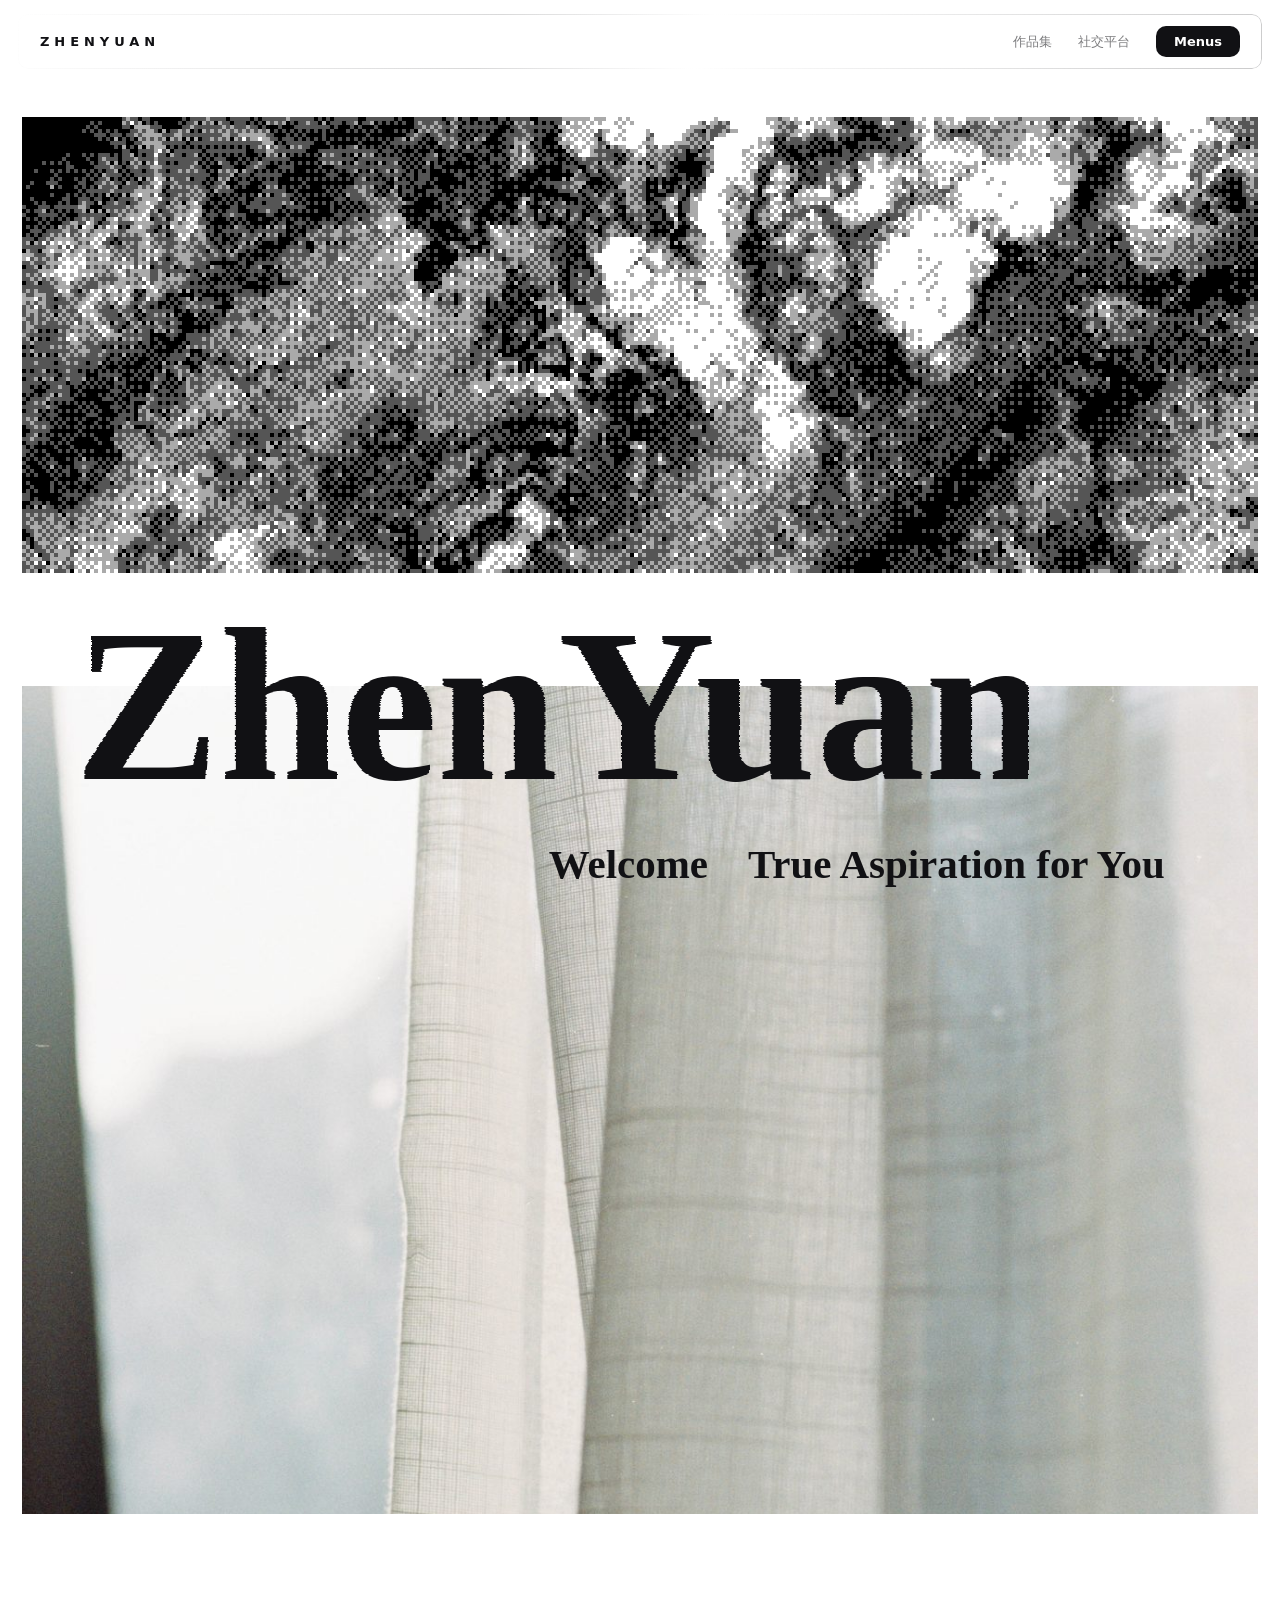
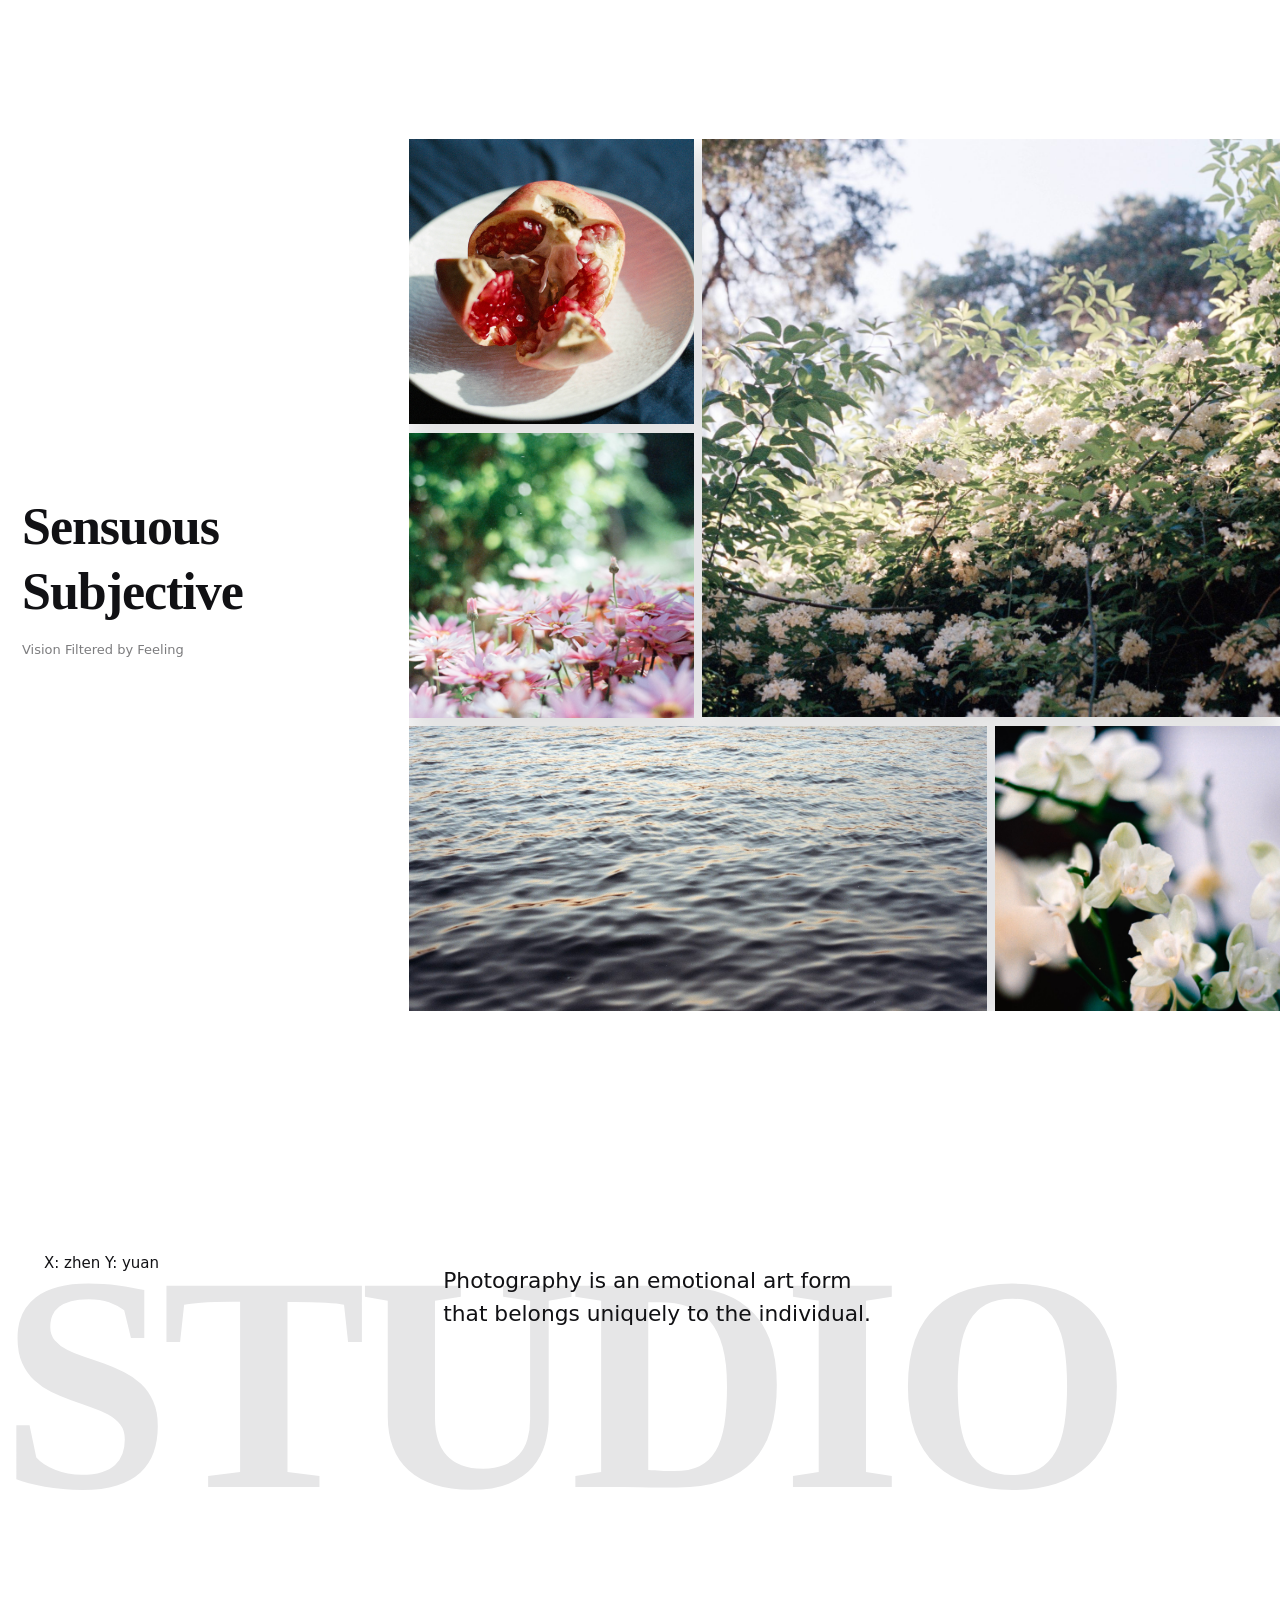
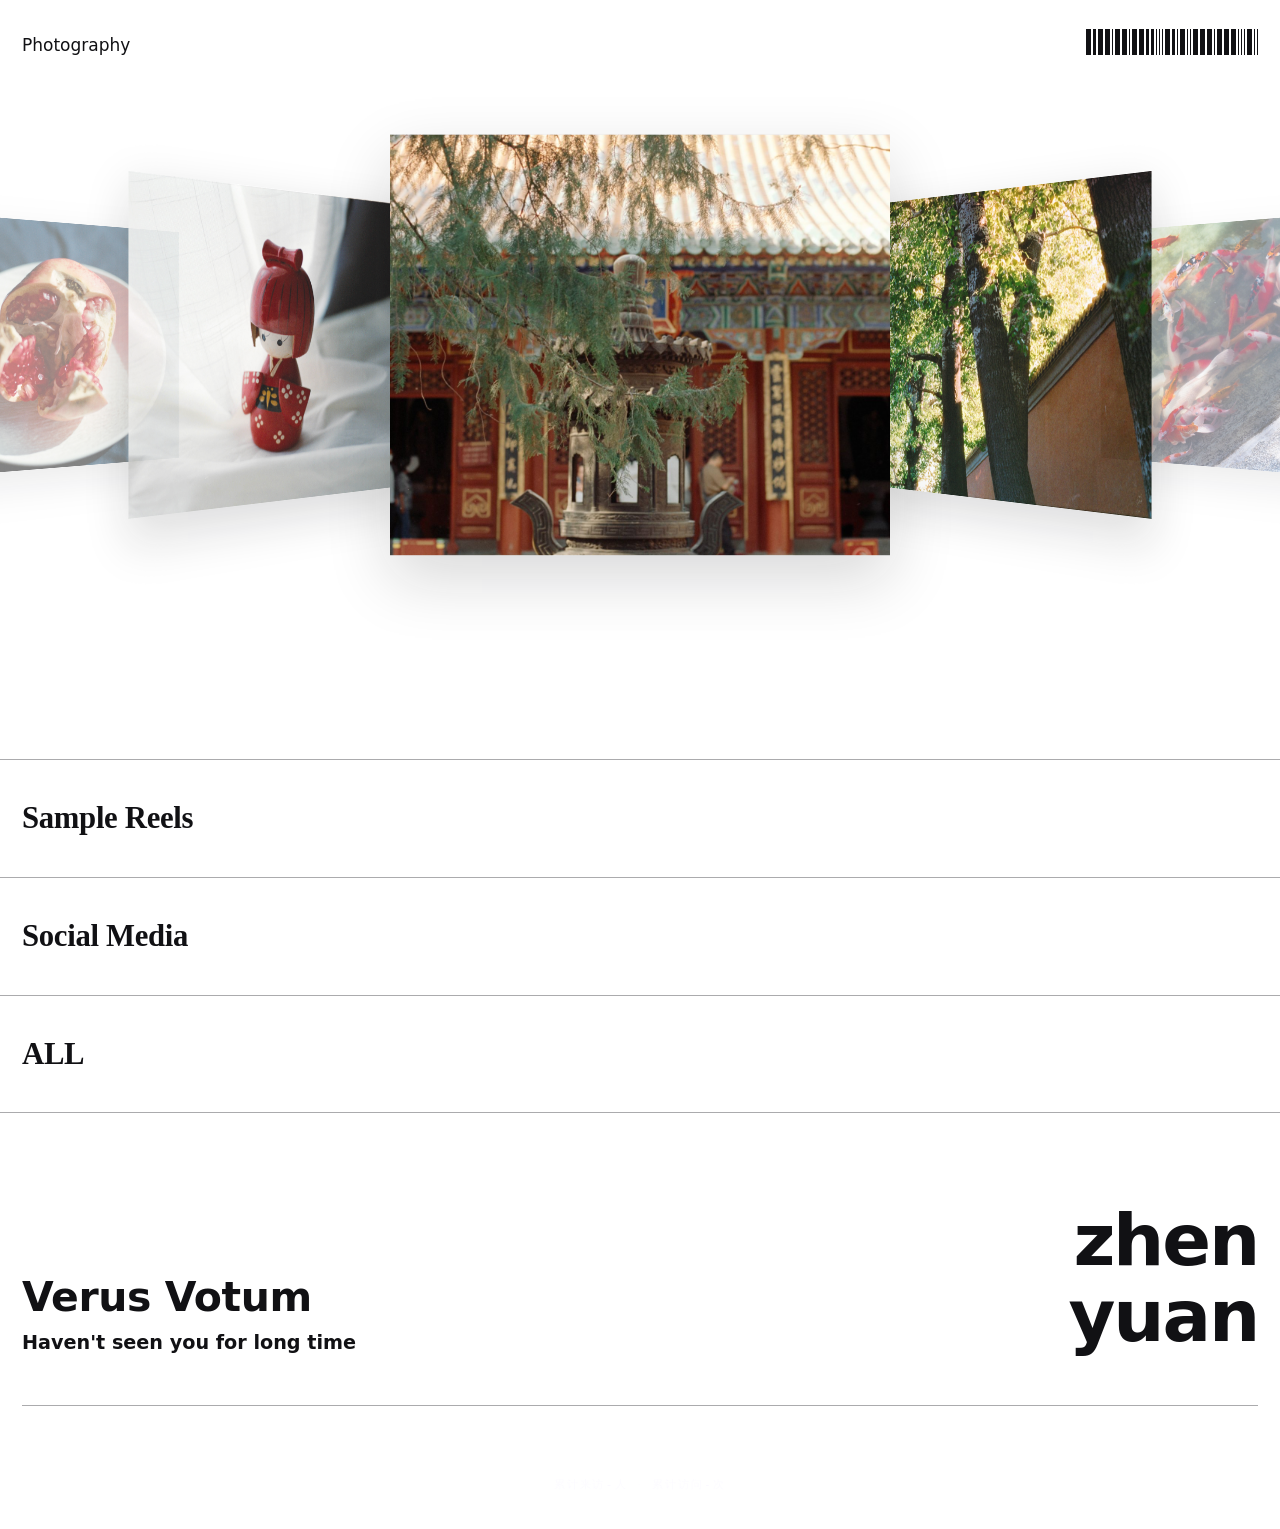
==== commit 376a788f: "publish site: index.html" ====
--- a/index.html
+++ b/index.html
@@ -105,7 +105,7 @@
   <script src="js/prism.js?v=4"></script>
   <script src="js/intro.js?v=4"></script>
   <script src="js/dither.js?v=4"></script>
-  <script src="js/main.js?v=20"></script>
+  <script src="js/main.js?v=21"></script>
   <script src="js/counter.js?v=1" defer></script>
 </body>
 </html>
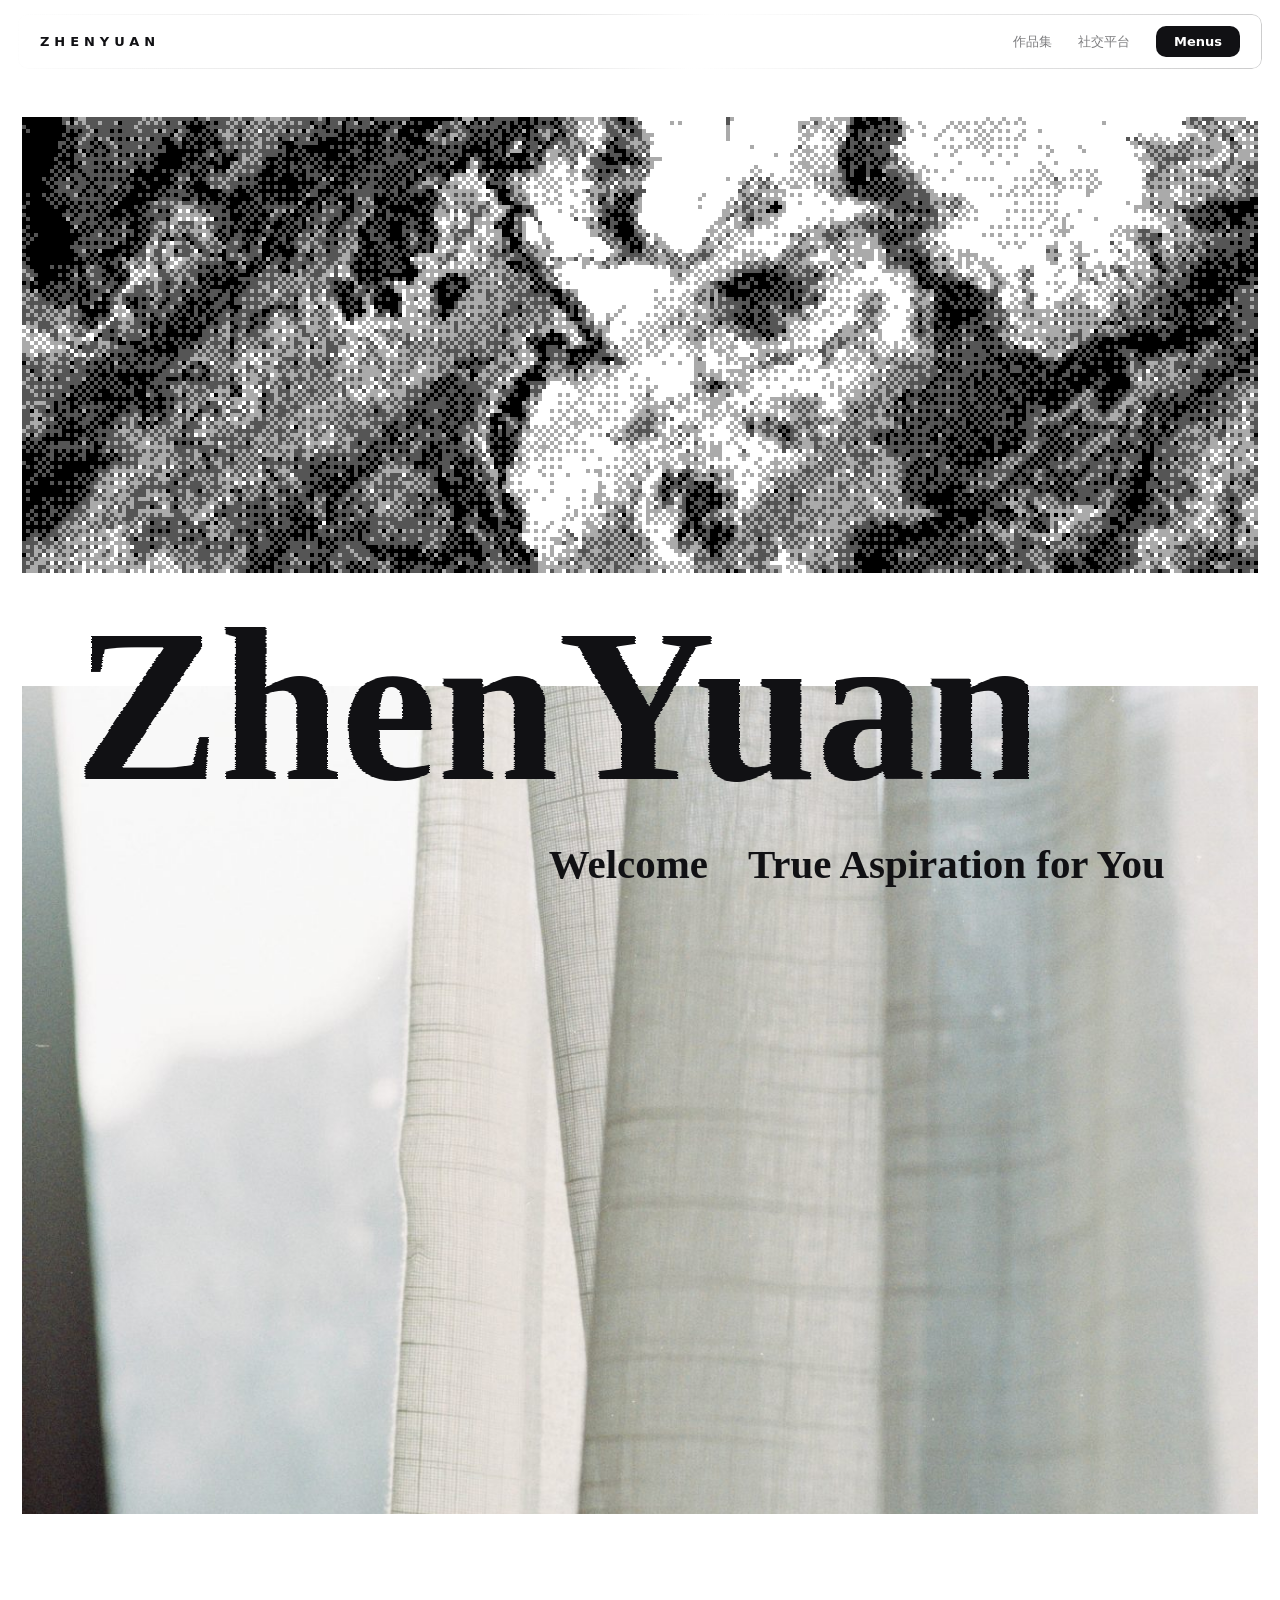
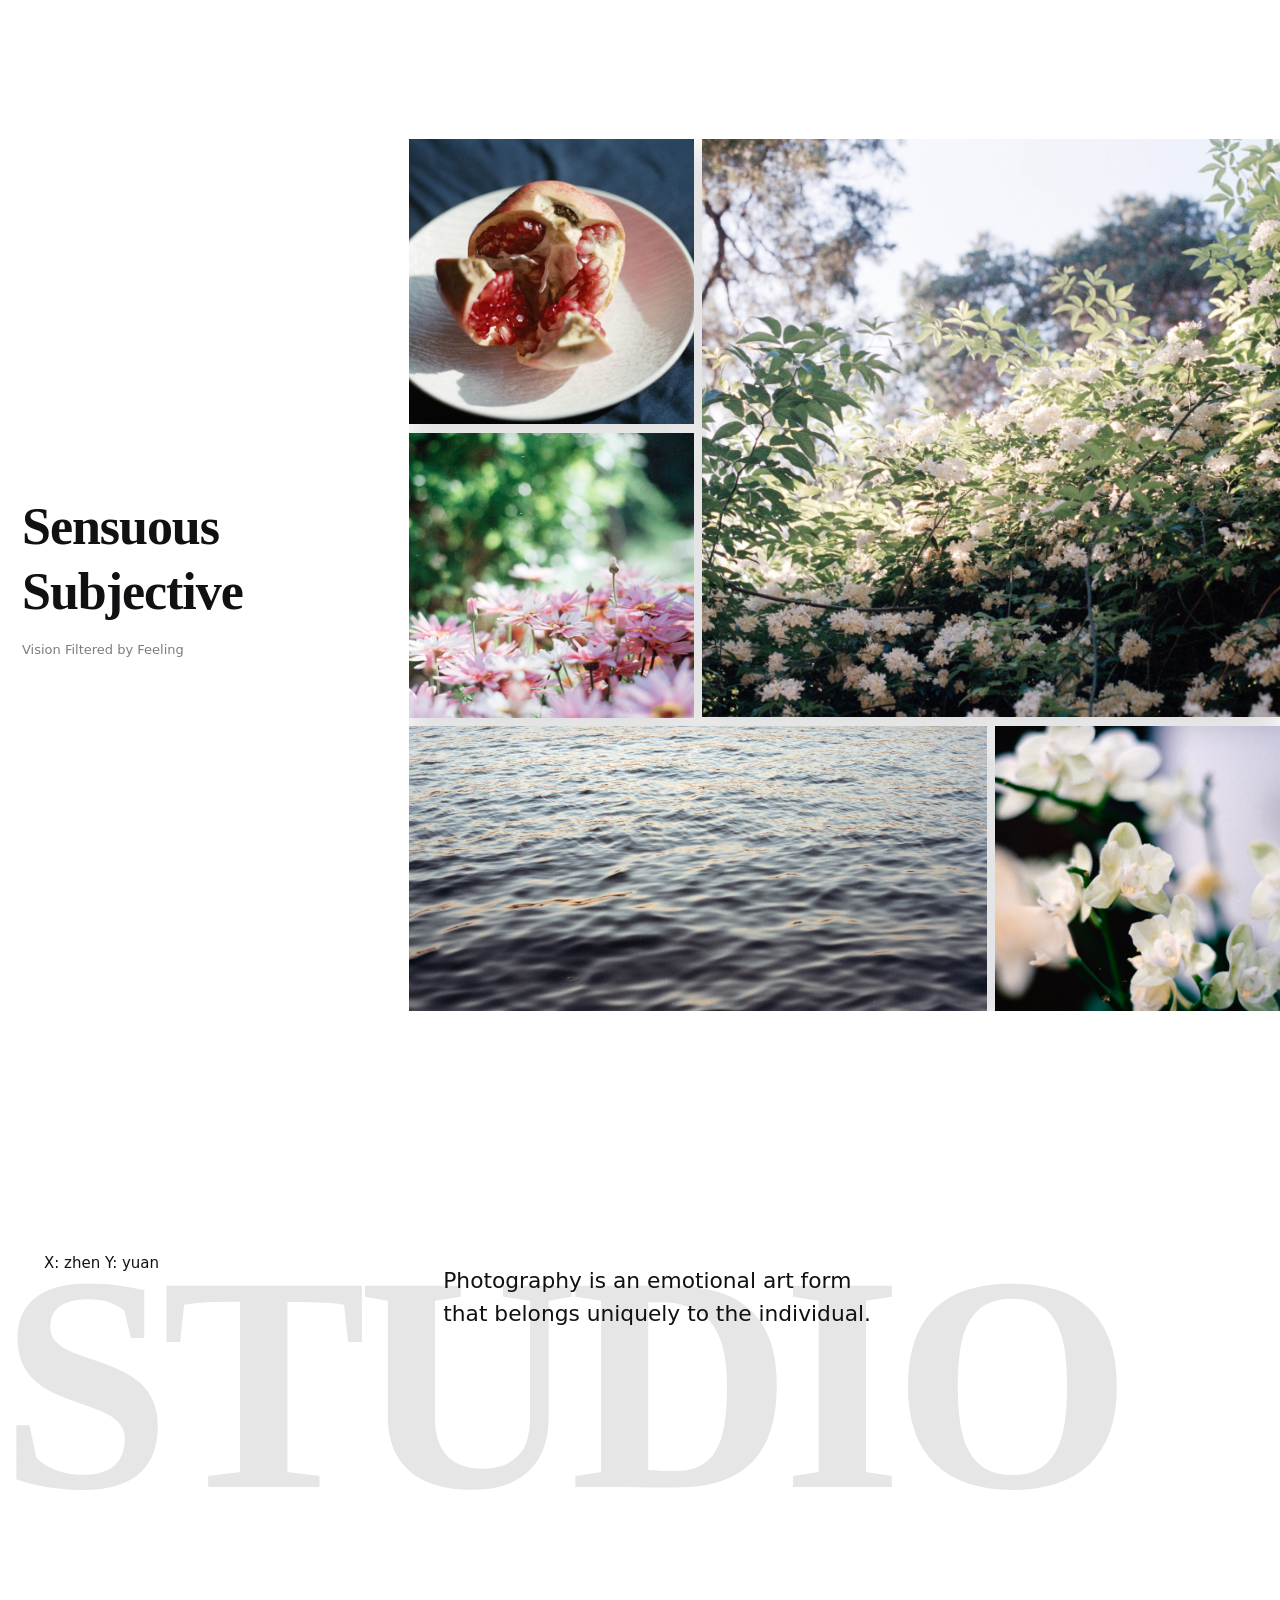
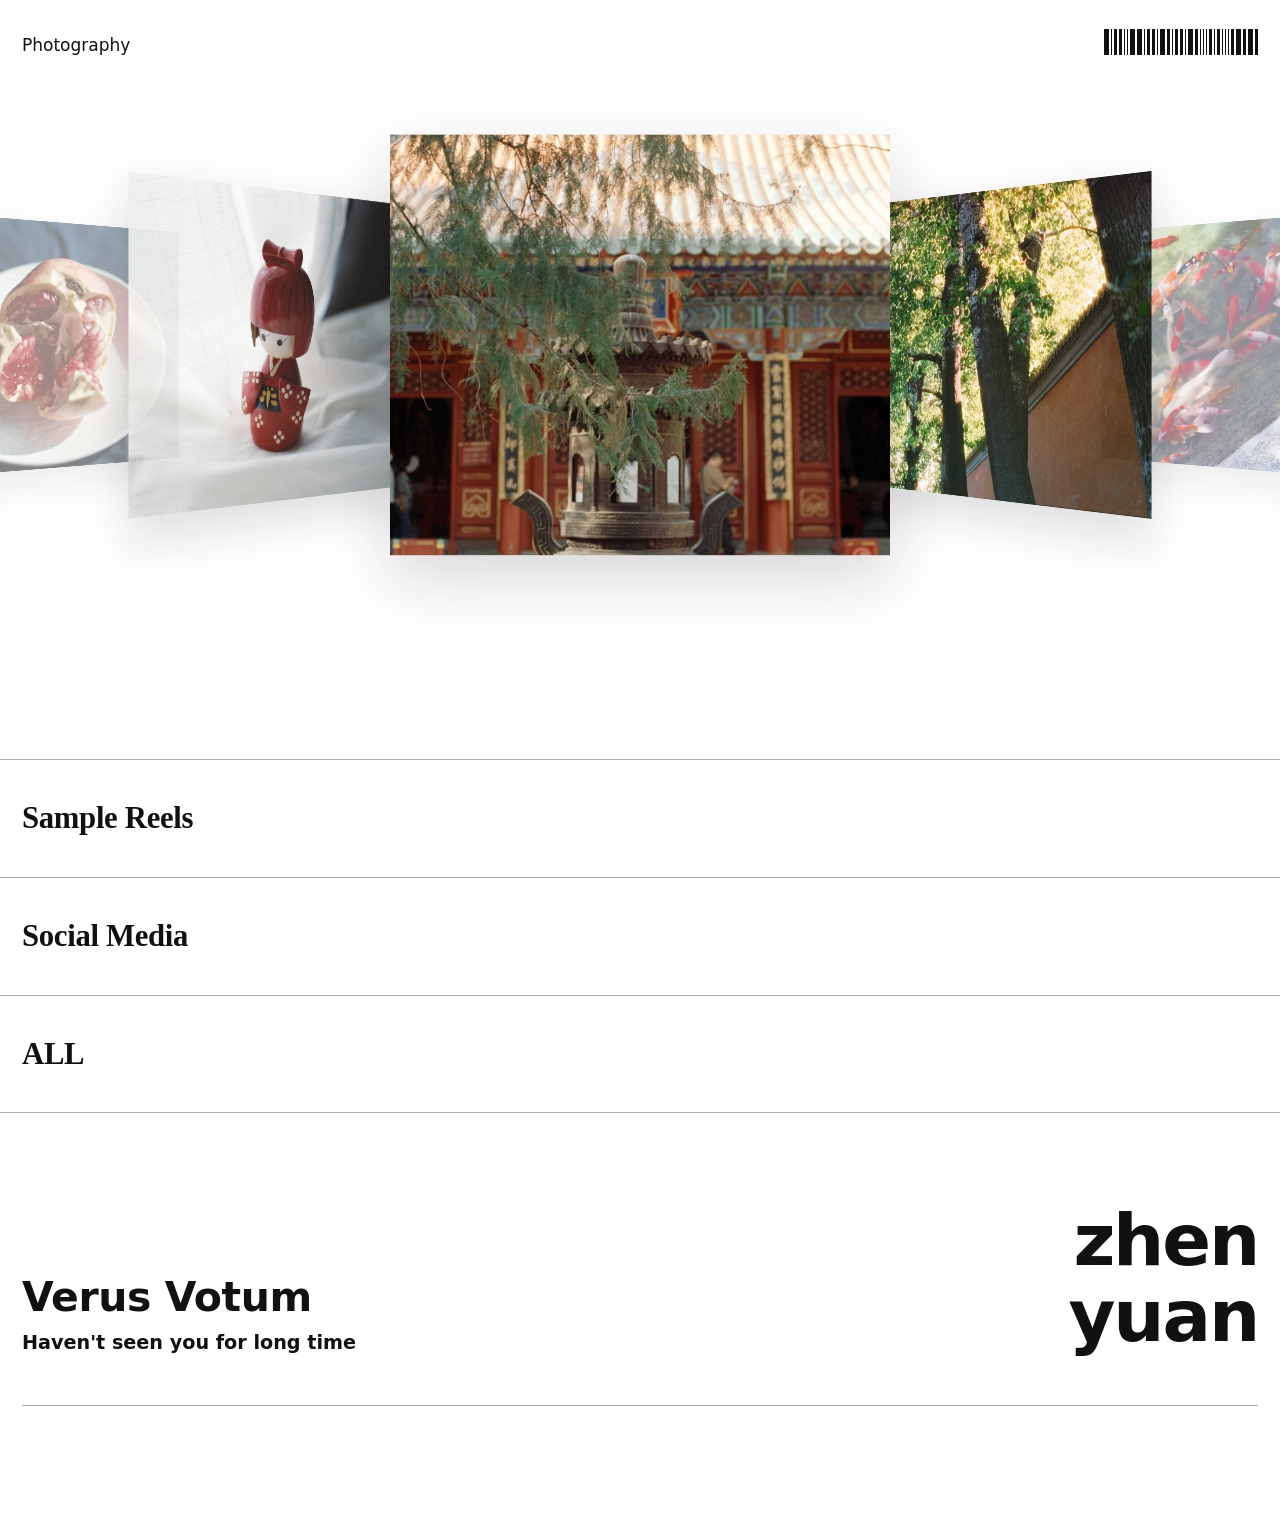
==== commit cc20525b: "publish site: index.html" ====
--- a/index.html
+++ b/index.html
@@ -6,7 +6,7 @@
   <title>ZhenYuan — True Aspiration for You</title>
   <meta name="description" content="ZhenYuan 个人网站 — Sensuous, Subjective.">
   <link rel="icon" href="data:,">
-  <link rel="stylesheet" href="css/style.css?v=46">
+  <link rel="stylesheet" href="css/style.css?v=47">
 </head>
 <body class="locked">
 
@@ -105,7 +105,7 @@
   <script src="js/prism.js?v=4"></script>
   <script src="js/intro.js?v=4"></script>
   <script src="js/dither.js?v=4"></script>
-  <script src="js/main.js?v=21"></script>
+  <script src="js/main.js?v=23"></script>
   <script src="js/counter.js?v=1" defer></script>
 </body>
 </html>
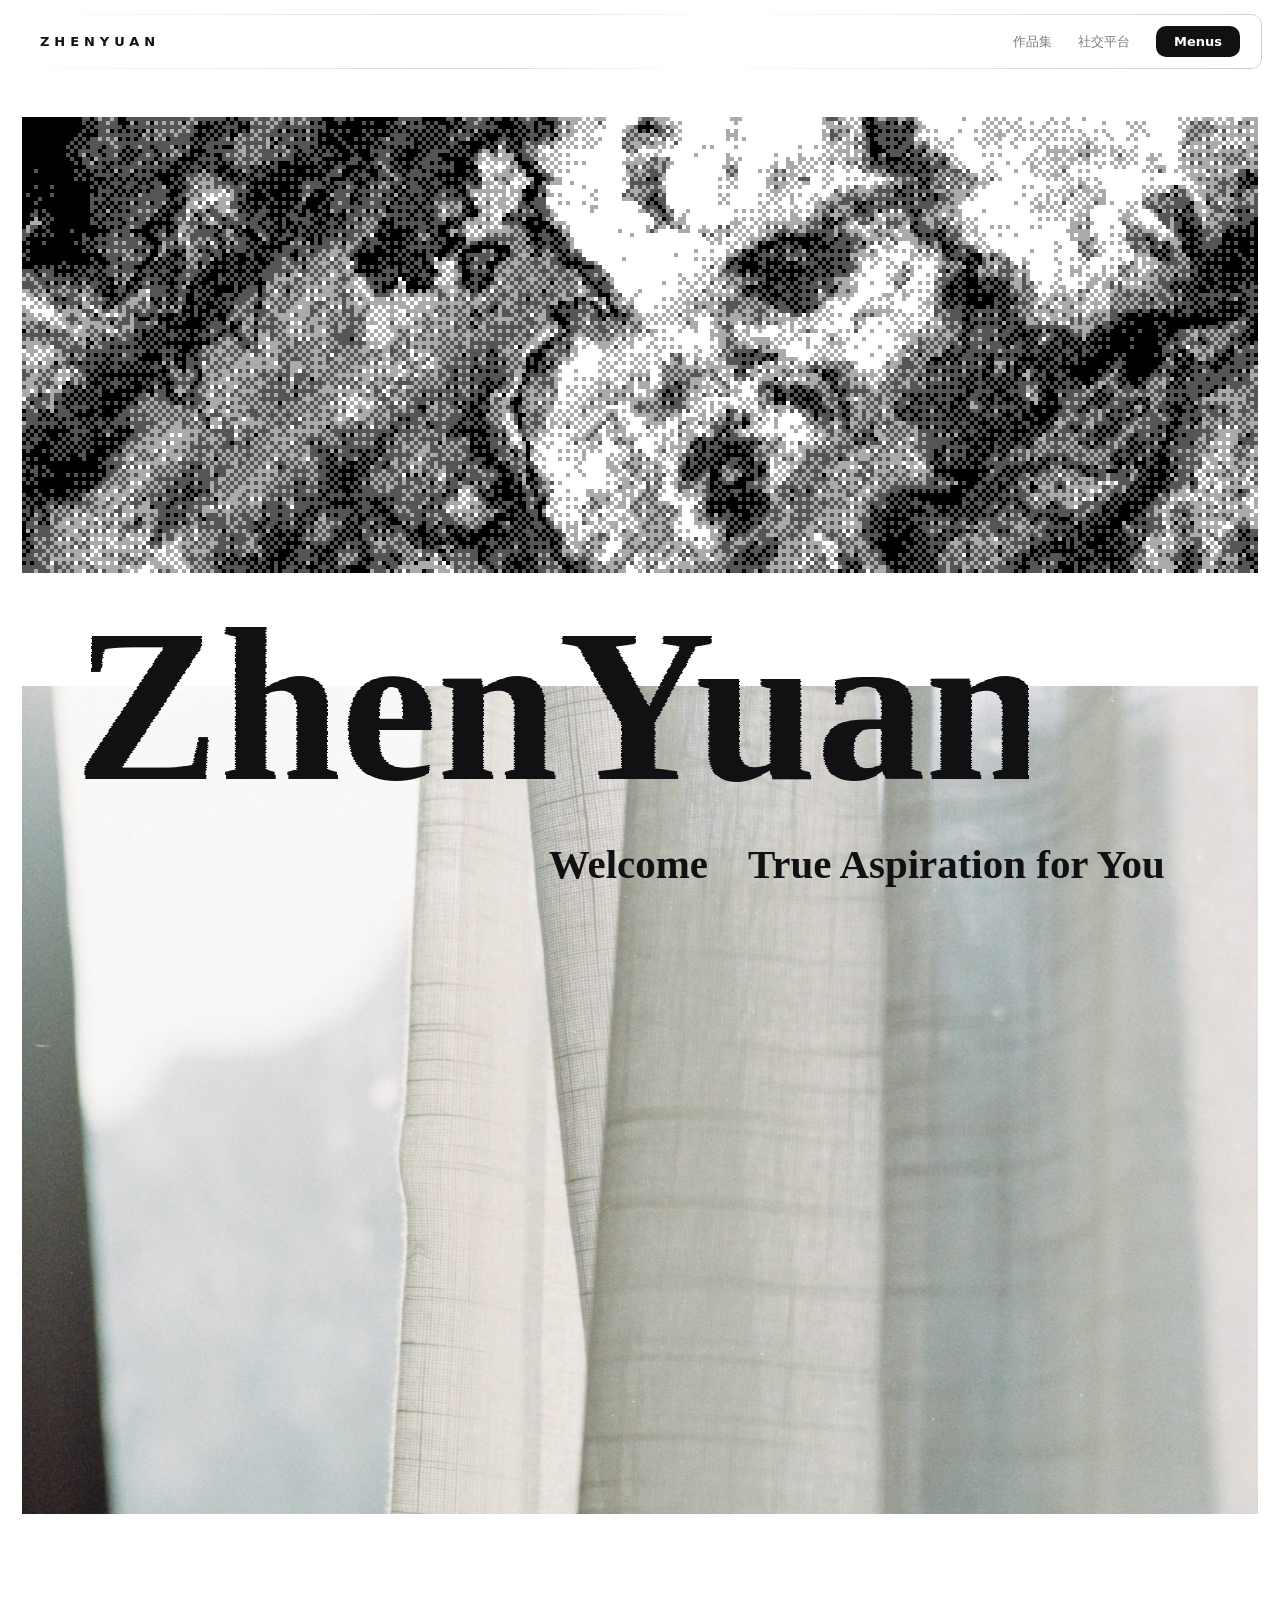
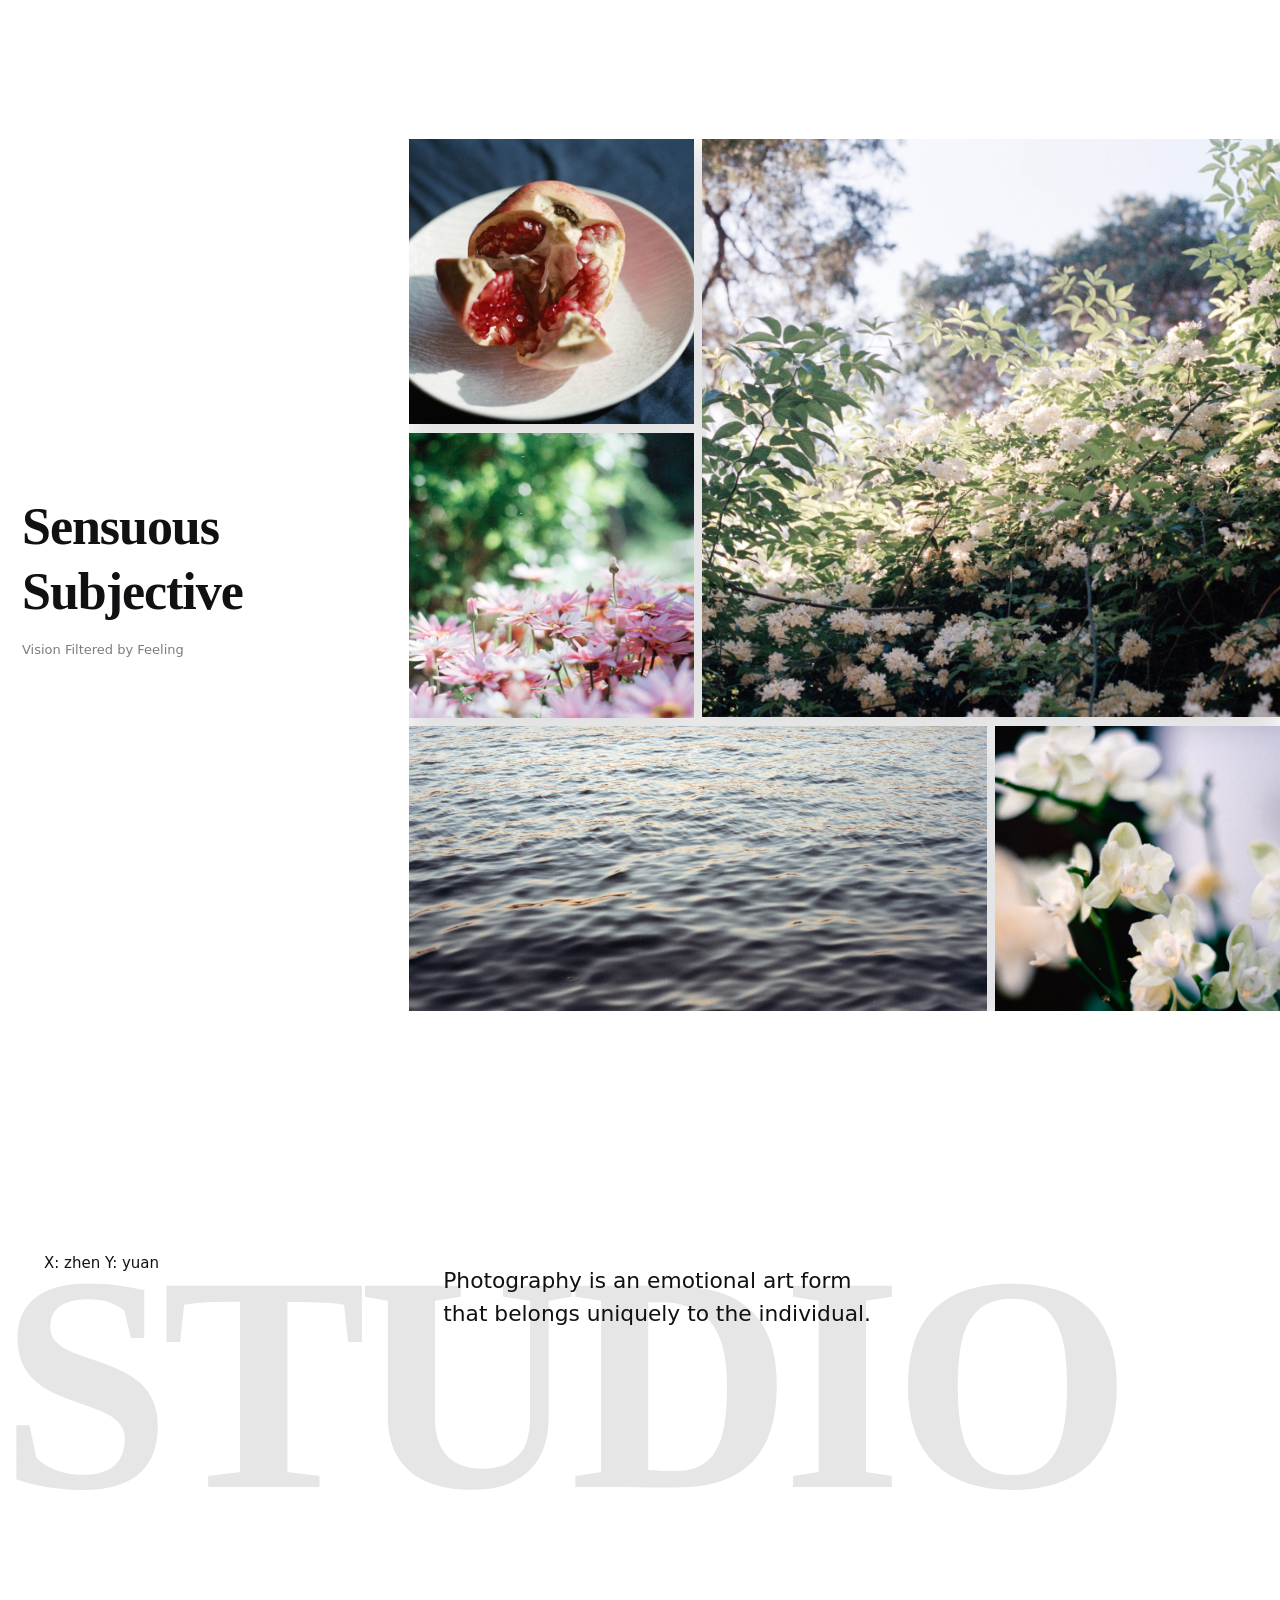
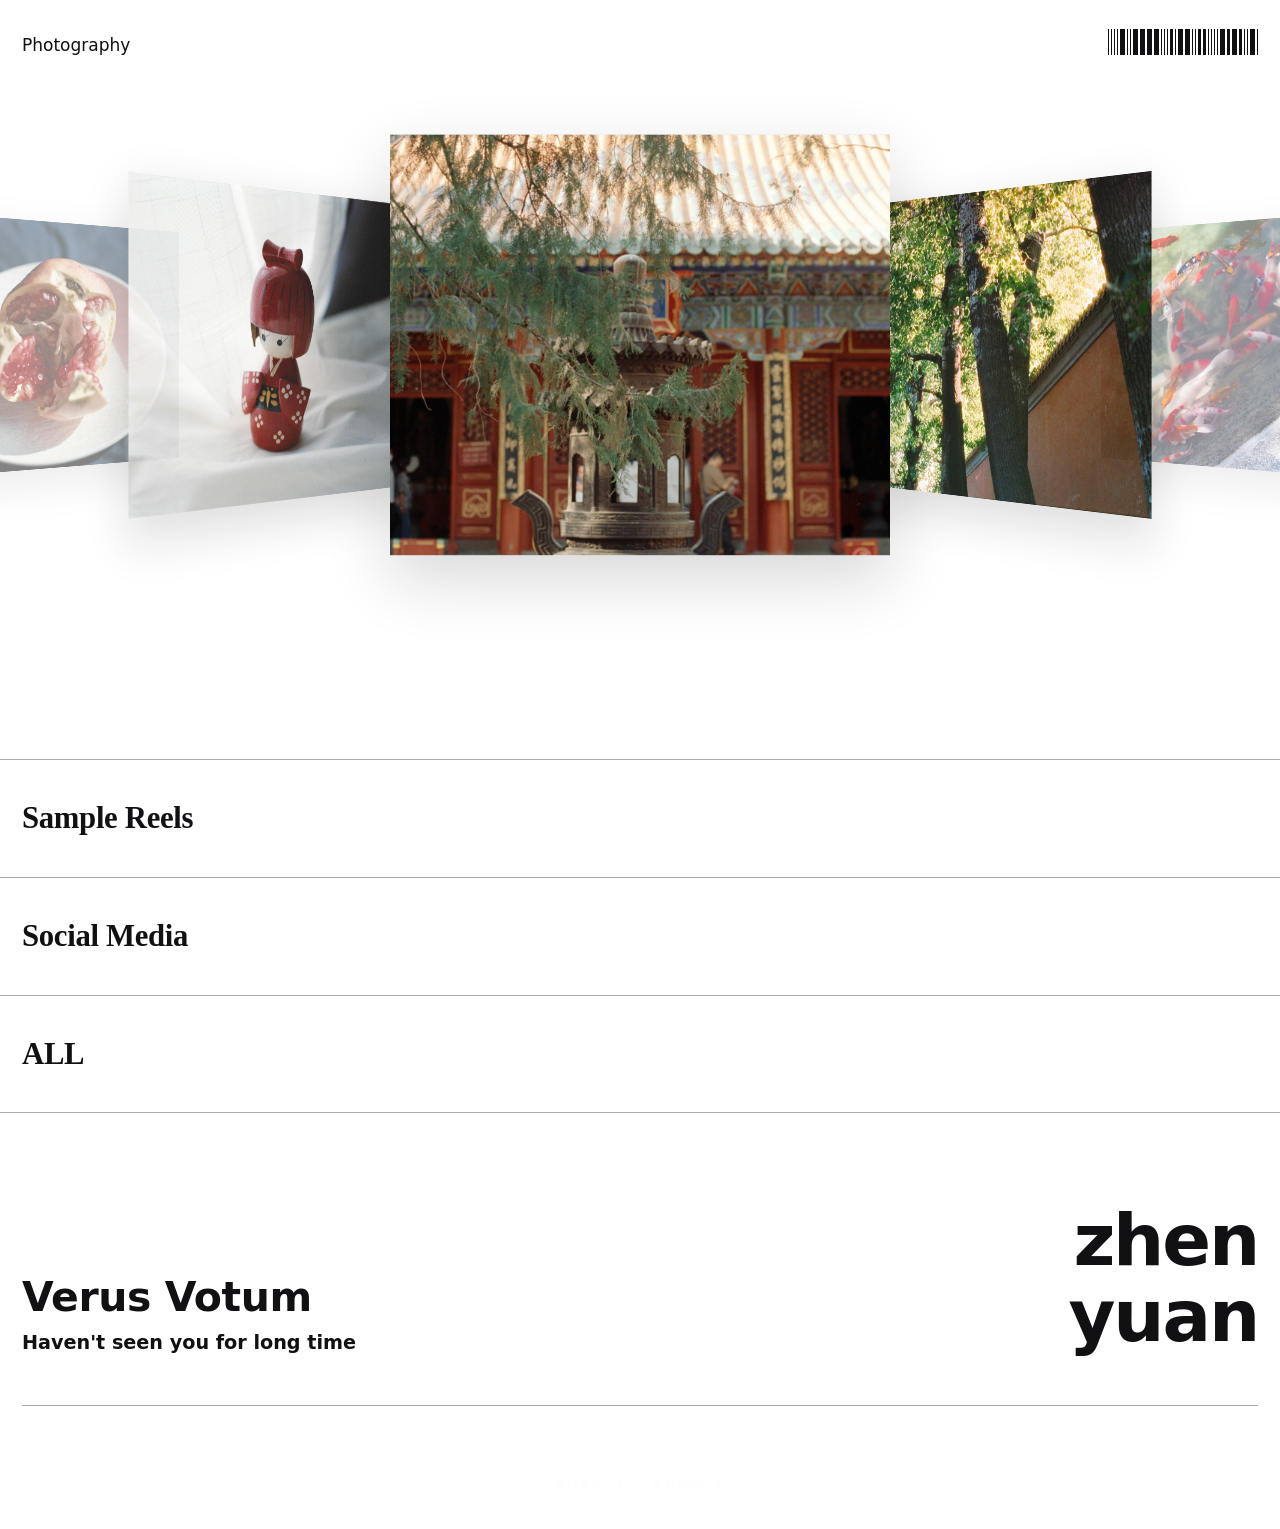
==== commit 75f96db1: "publish site: index.html" ====
--- a/index.html
+++ b/index.html
@@ -1,4 +1,4 @@
-﻿<!DOCTYPE html>
+<!DOCTYPE html>
 <html lang="zh-CN">
 <head>
   <meta charset="UTF-8">
@@ -106,6 +106,6 @@
   <script src="js/intro.js?v=4"></script>
   <script src="js/dither.js?v=4"></script>
   <script src="js/main.js?v=23"></script>
-  <script src="js/counter.js?v=1" defer></script>
+  <script src="js/counter.js?v=2" defer></script>
 </body>
 </html>
--- a/css/style.css
+++ b/css/style.css
@@ -208,7 +208,7 @@
 
 /* ================= 分类页（图3：作品分类） ================= */
 .cat-hero{position:relative;height:72vh;min-height:420px;
-  opacity:0;animation:pageRise 1s cubic-bezier(.16,1,.3,1) .5s both}
+  opacity:0;animation:pageRise .8s cubic-bezier(.16,1,.3,1) .15s both}
 @keyframes pageRise{from{opacity:0;transform:translateY(32px)}to{opacity:1;transform:none}}
 .cat-titlewrap{position:absolute;left:max(22px,calc((100vw - var(--maxw))/2 + 22px));bottom:-.3em;z-index:2}
 .cat-title{position:static;
@@ -239,8 +239,8 @@
 #band-open{position:fixed;inset:0;z-index:390;background:var(--ink);color:#fff;
   display:flex;align-items:center;padding:0 max(22px,calc((100vw - var(--maxw))/2 + 22px));
   font-family:var(--serif);font-weight:700;font-size:clamp(22px,2.4vw,34px);
-  transition:transform .75s cubic-bezier(.76,0,.24,1) .18s}
-#band-open span{display:block;transition:transform .75s cubic-bezier(.76,0,.24,1) .18s}
+  transition:transform .5s cubic-bezier(.76,0,.24,1) .08s}
+#band-open span{display:block;transition:transform .5s cubic-bezier(.76,0,.24,1) .08s}
 #band-open.away{transform:translateY(-100%);pointer-events:none}
 #band-open.away span{transform:translateY(-9vh)}
 
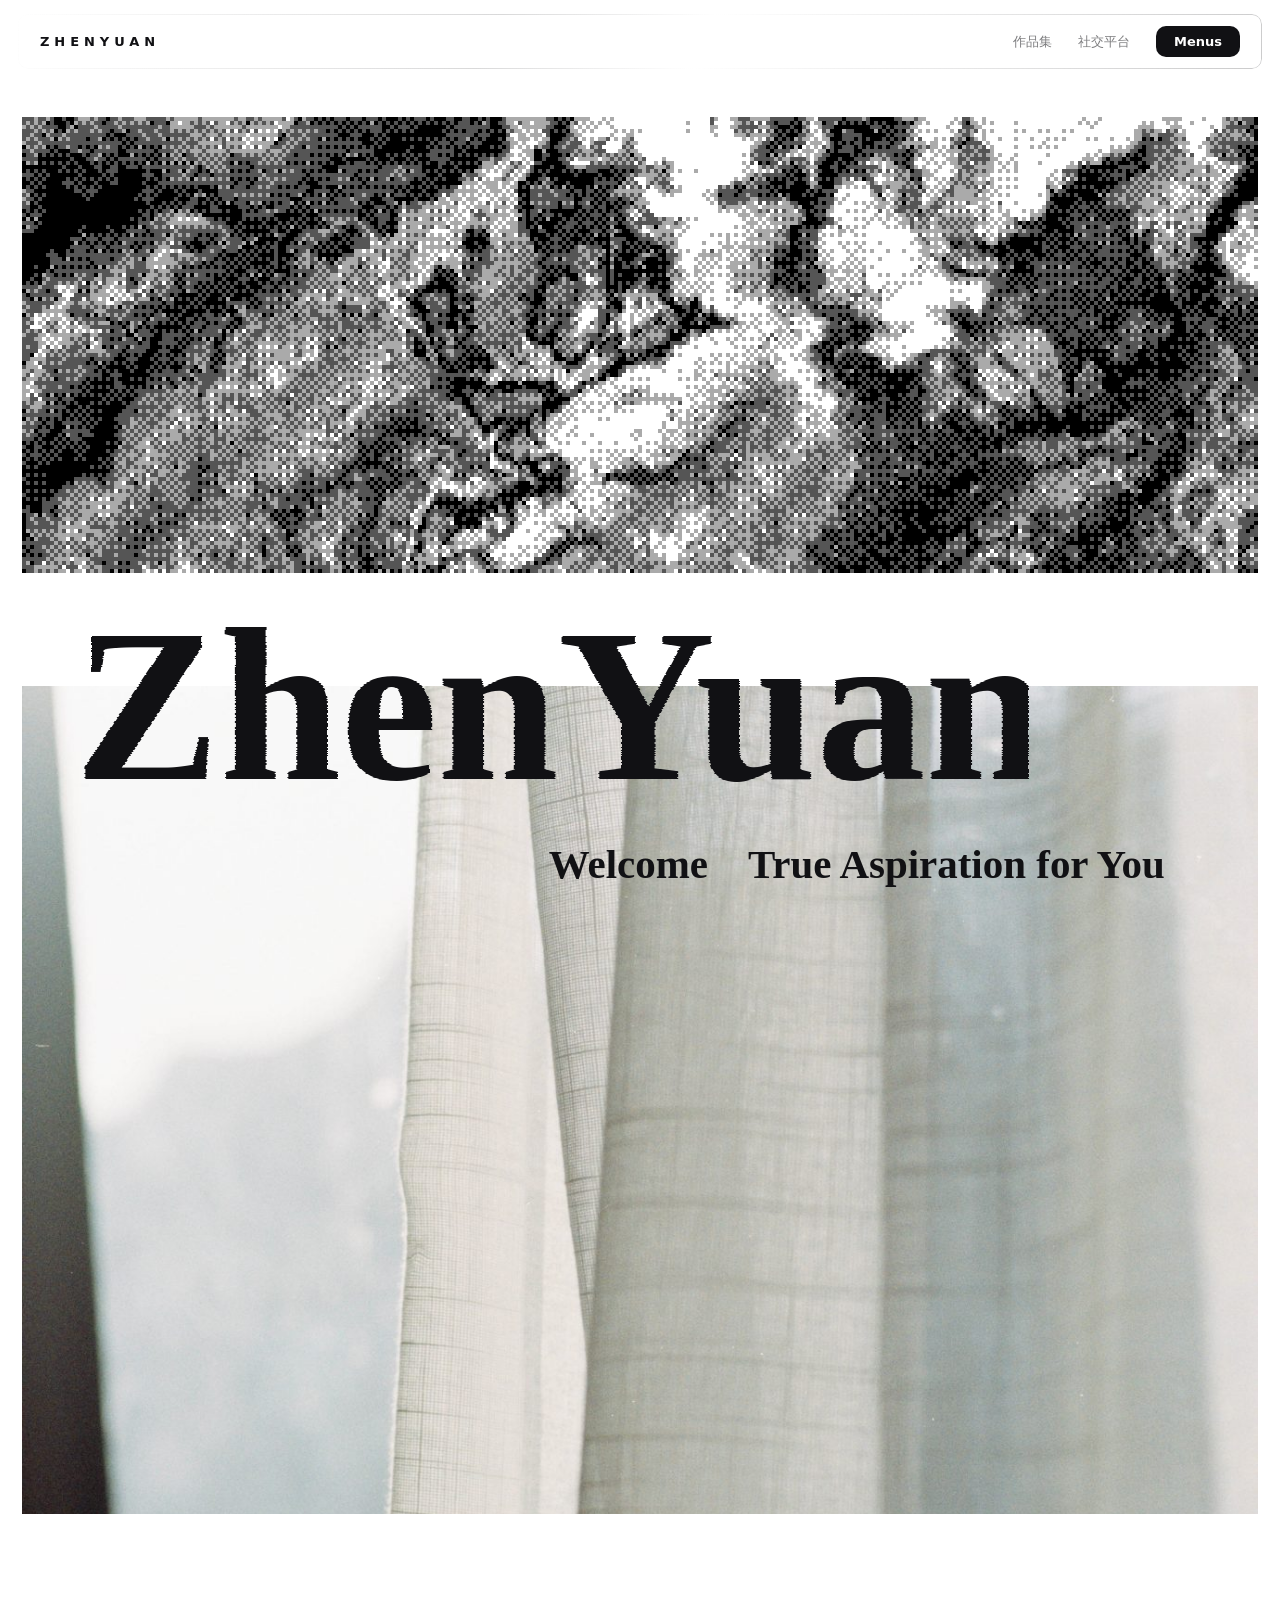
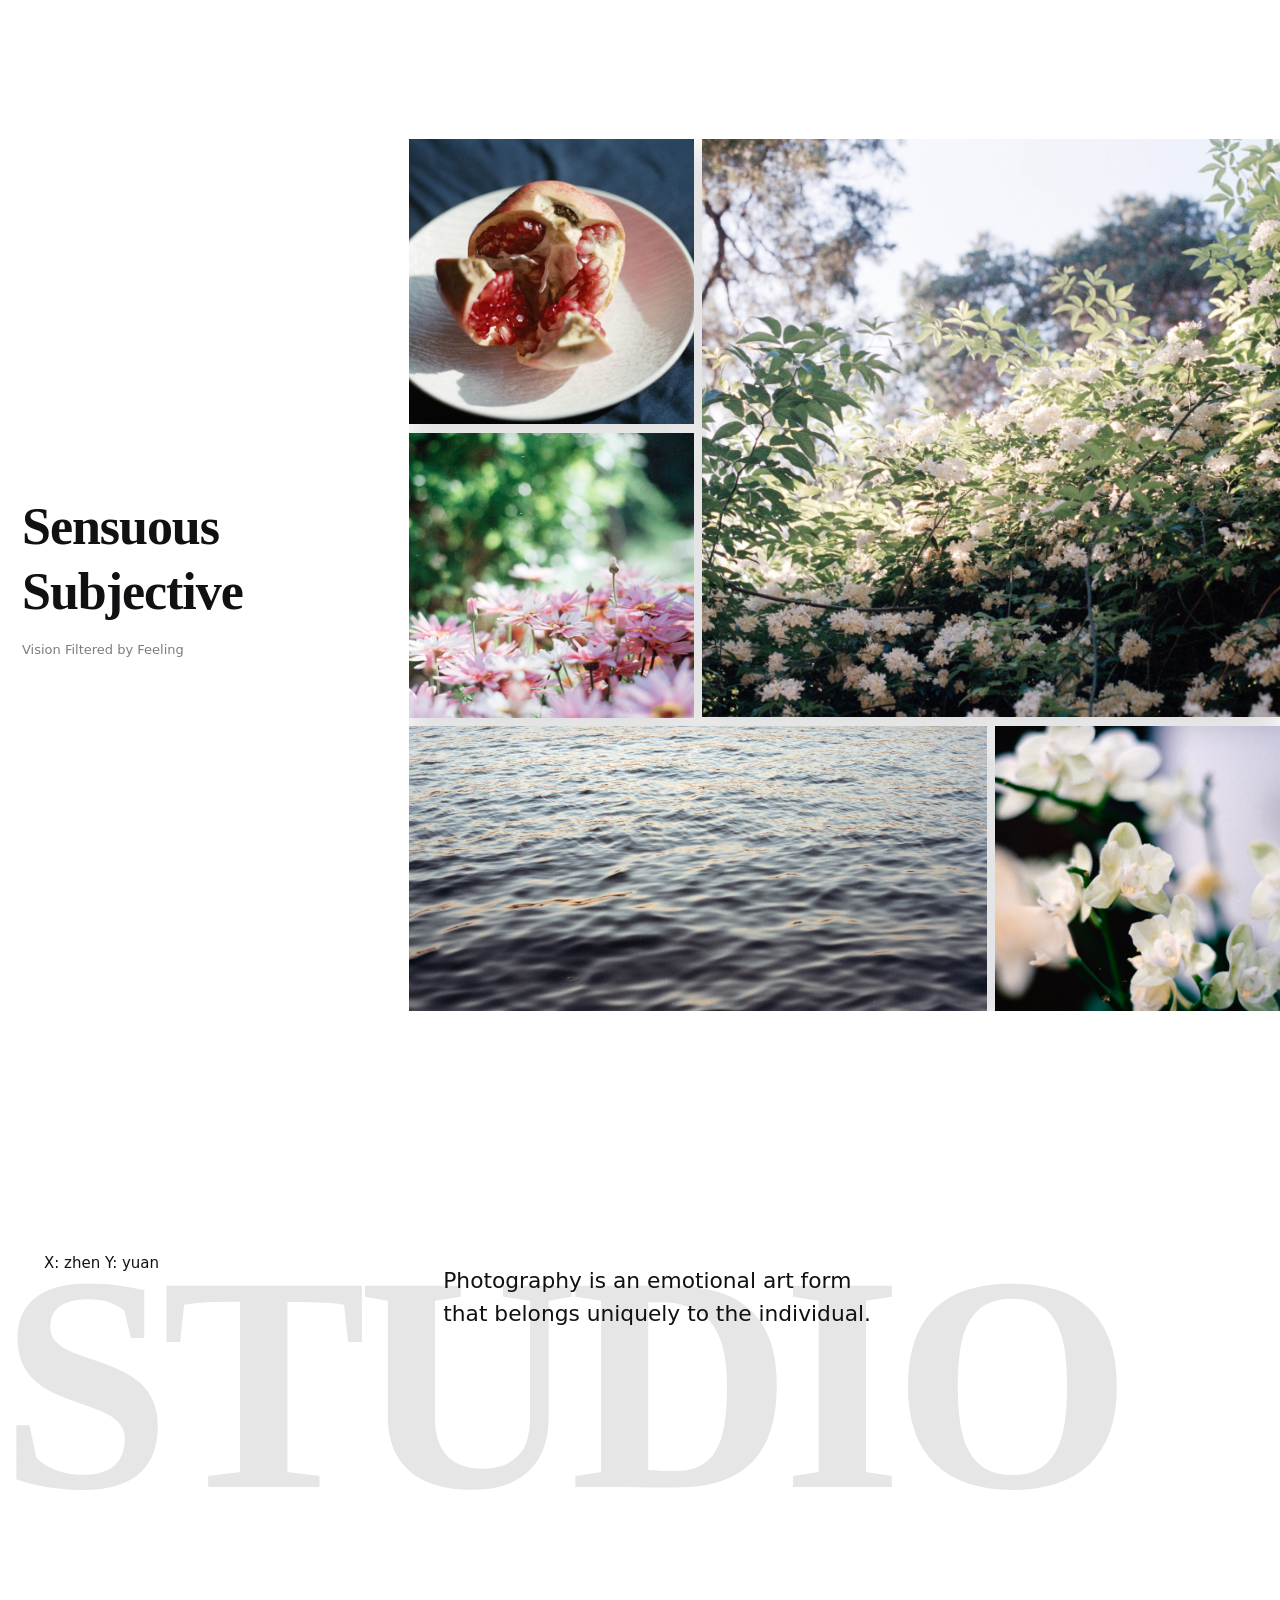
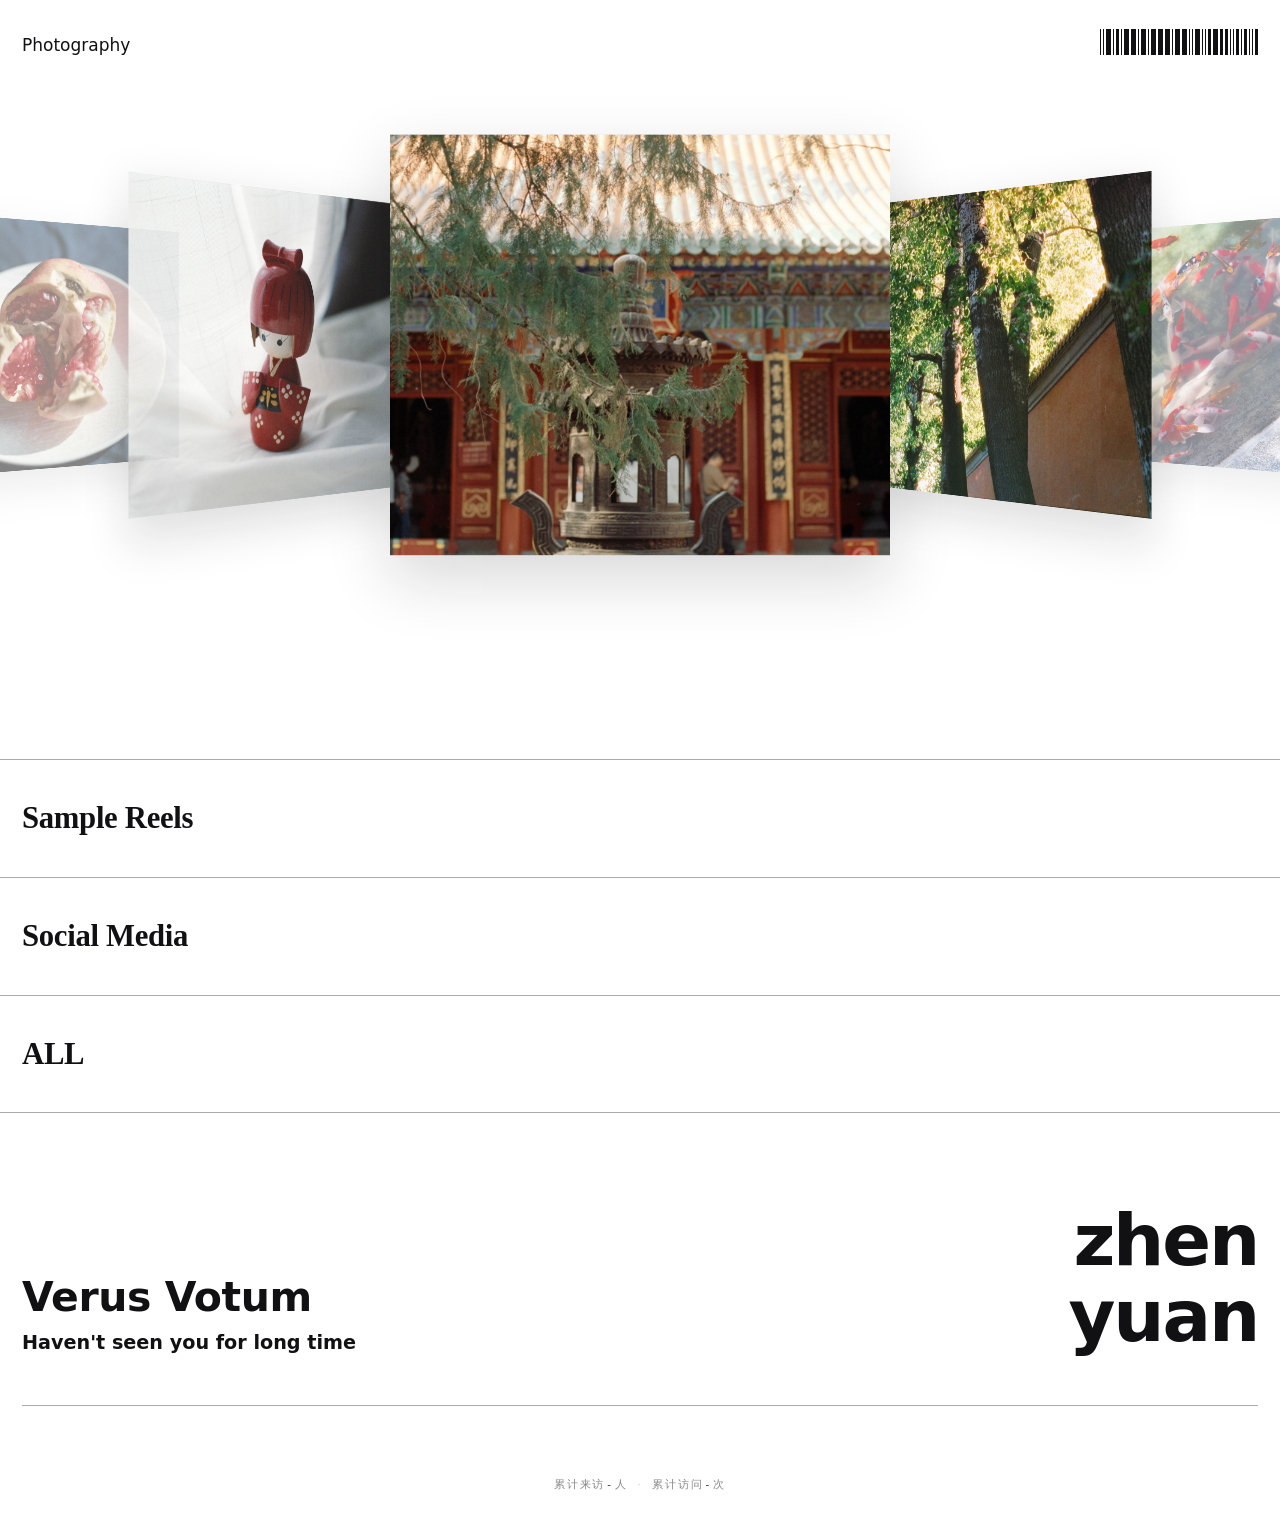
==== commit 5d9c004a: "publish site: index.html" ====
--- a/index.html
+++ b/index.html
@@ -105,7 +105,7 @@
   <script src="js/prism.js?v=4"></script>
   <script src="js/intro.js?v=4"></script>
   <script src="js/dither.js?v=4"></script>
-  <script src="js/main.js?v=23"></script>
+  <script src="js/main.js?v=24"></script>
   <script src="js/counter.js?v=2" defer></script>
 </body>
 </html>
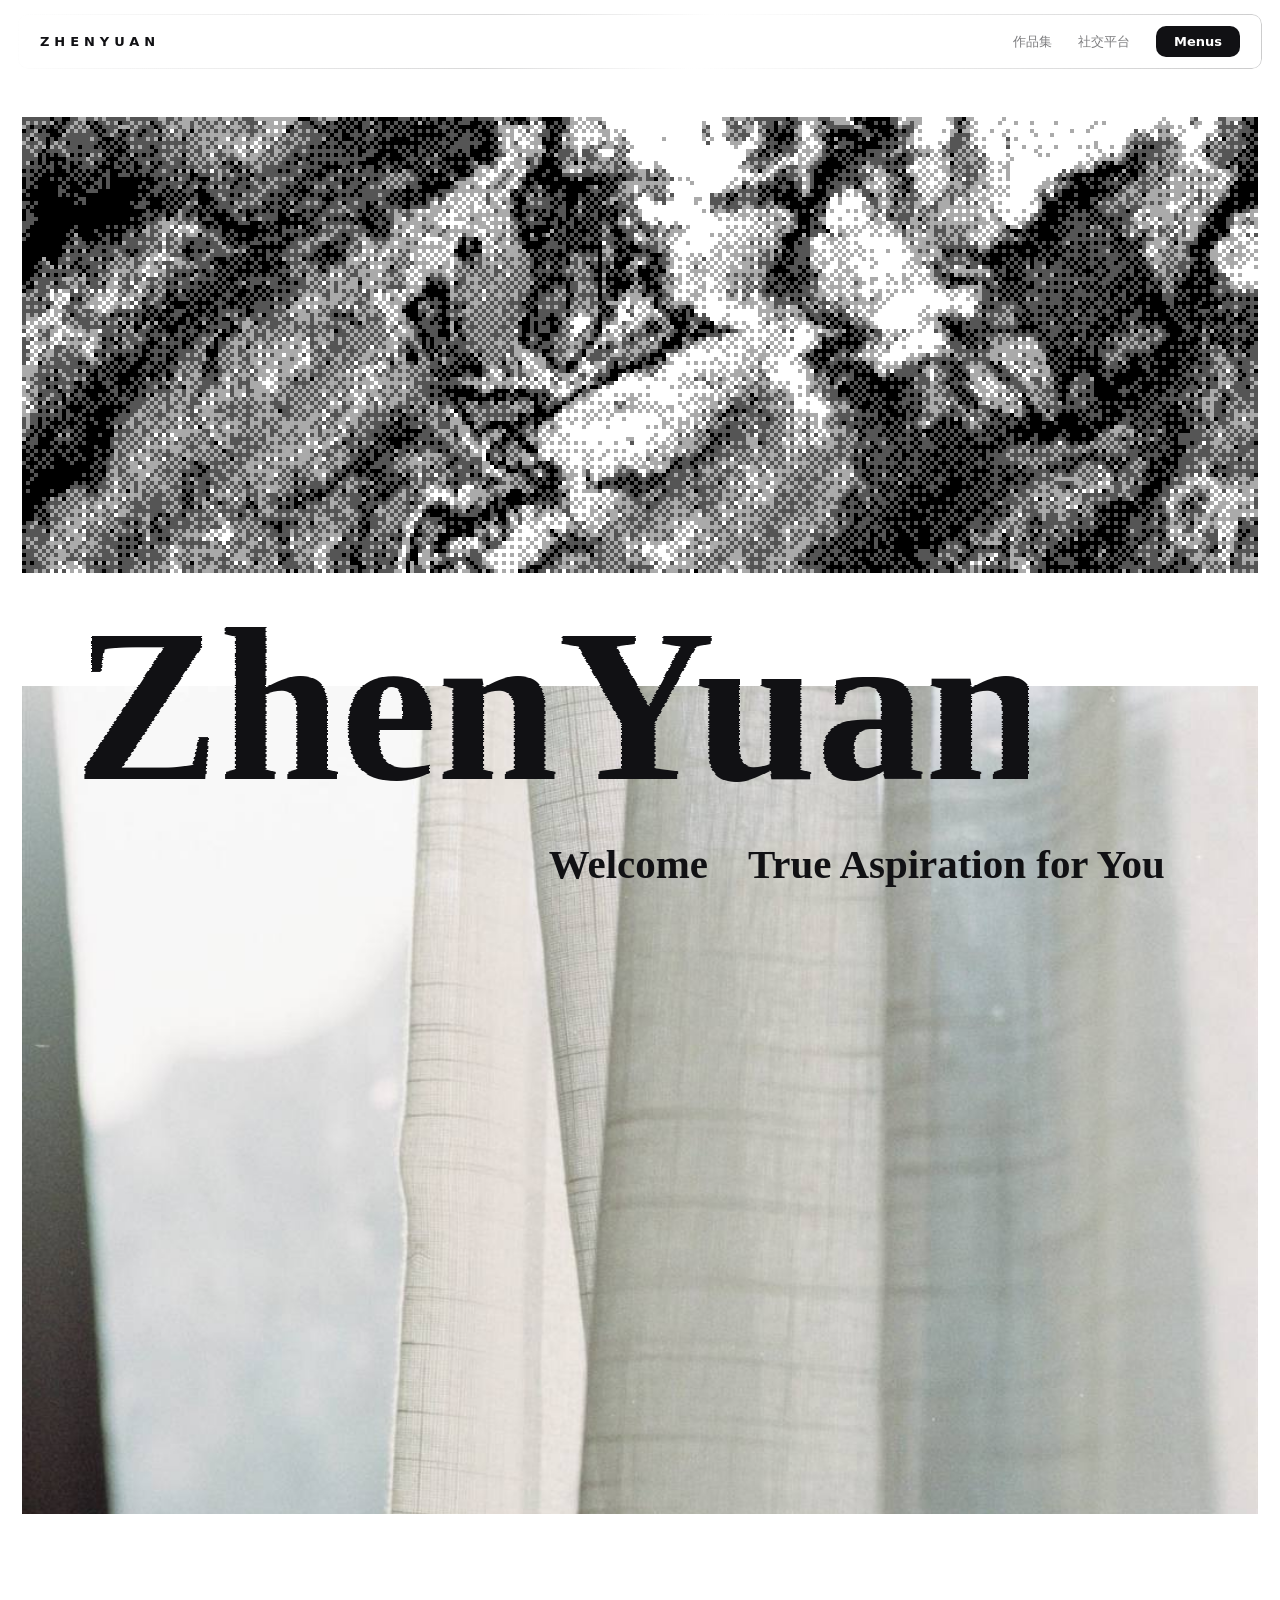
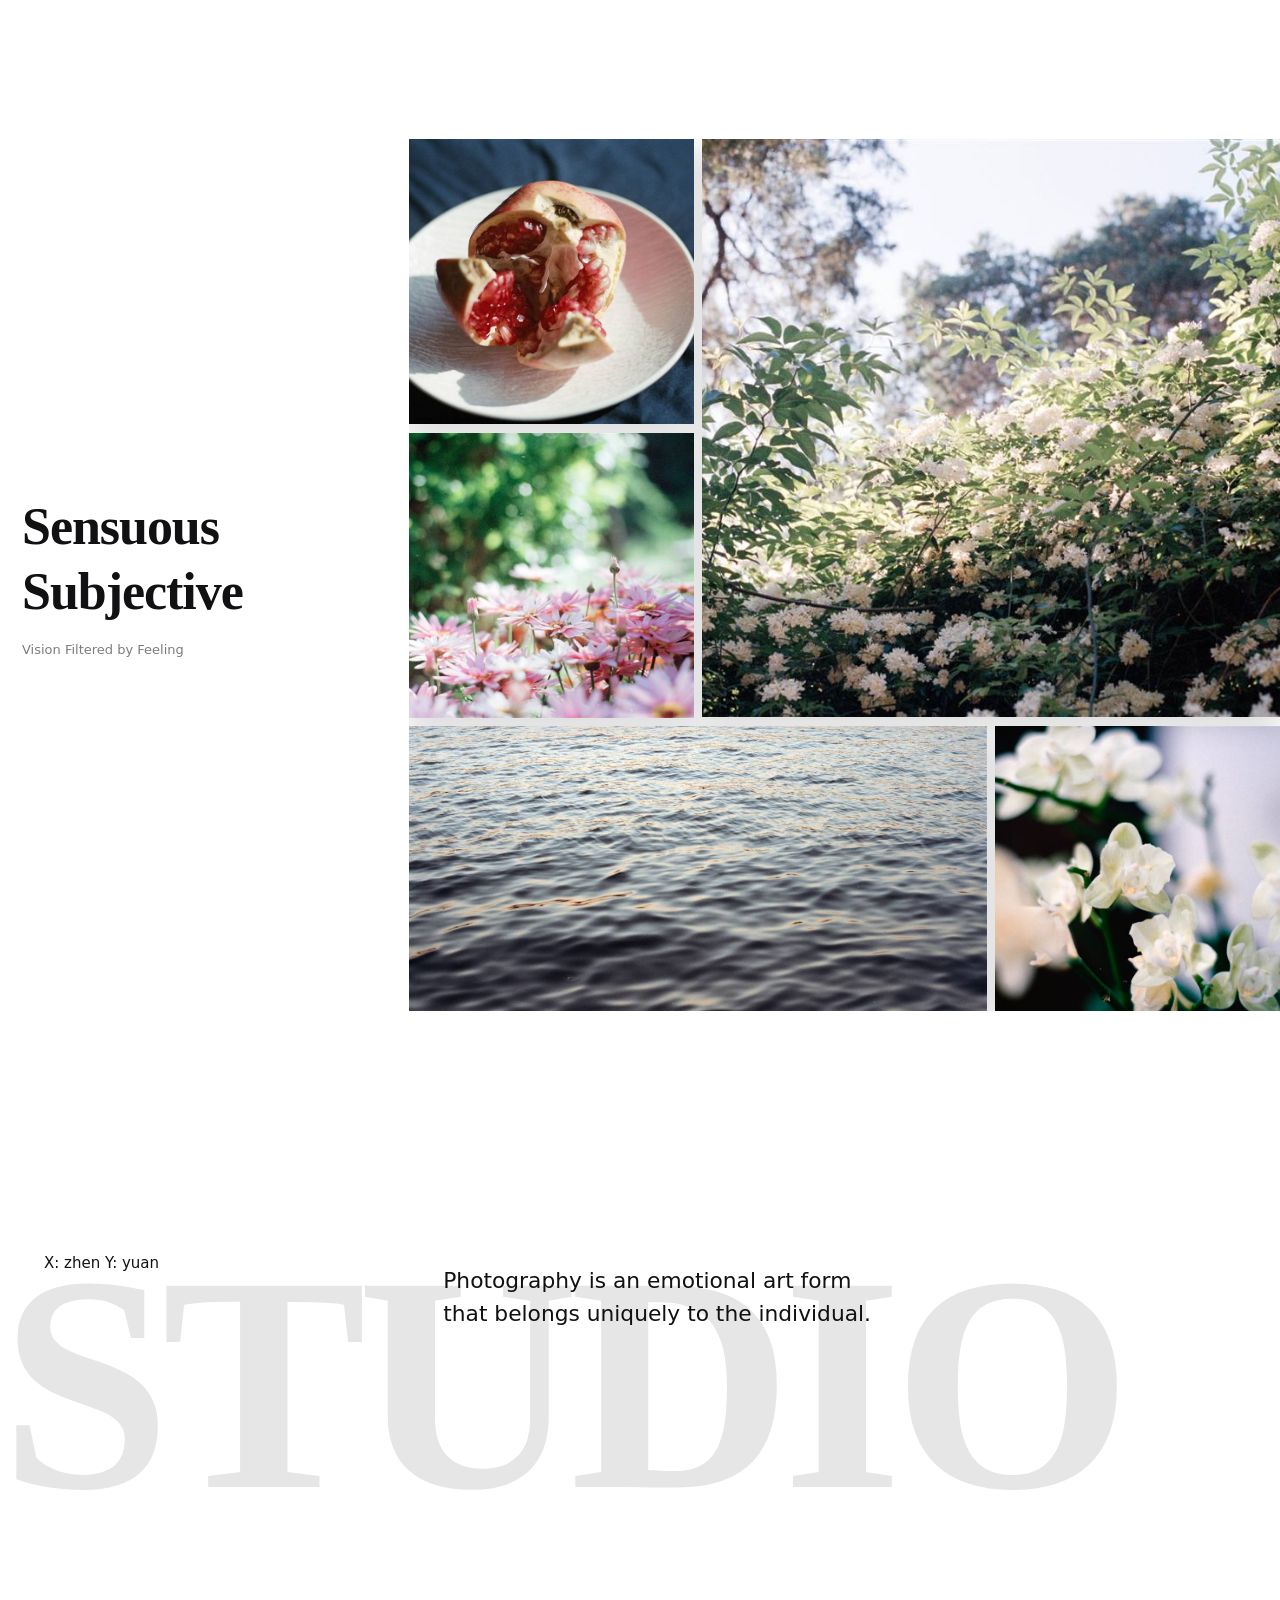
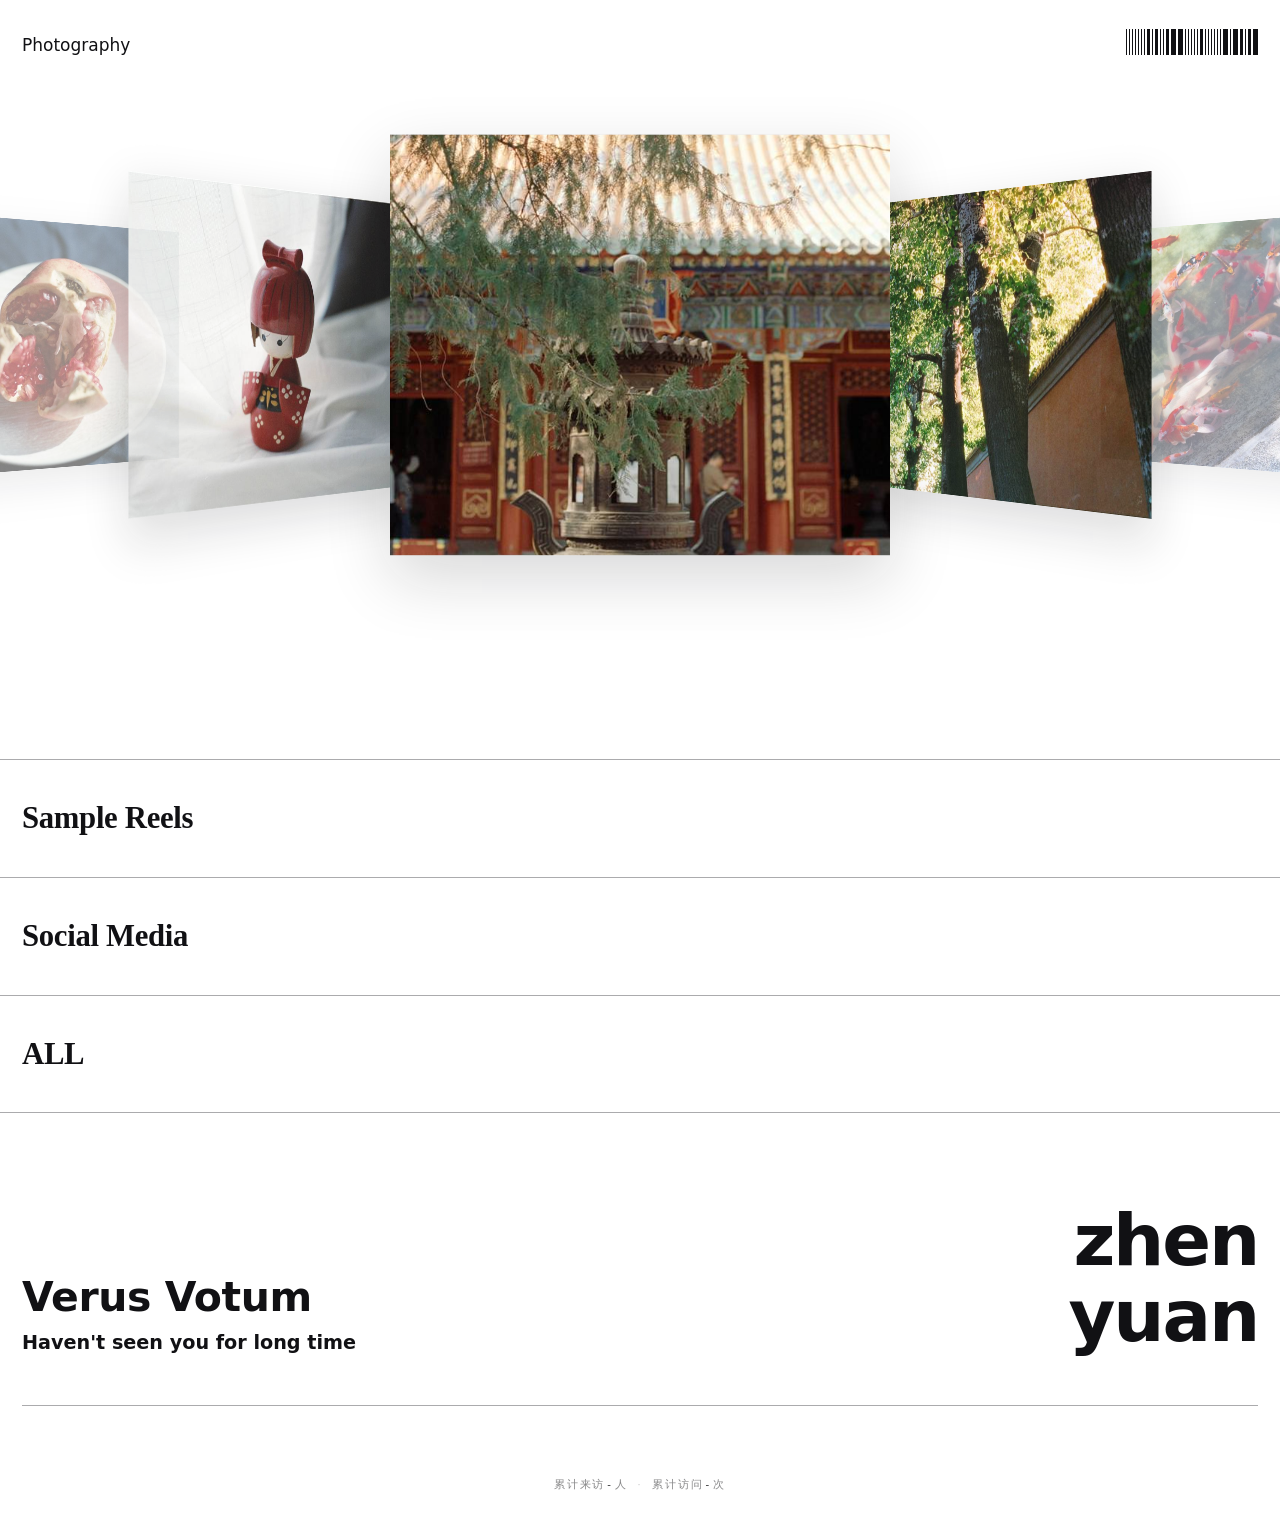
==== commit 8127c37f: "publish site: index.html" ====
--- a/index.html
+++ b/index.html
@@ -105,7 +105,7 @@
   <script src="js/prism.js?v=4"></script>
   <script src="js/intro.js?v=4"></script>
   <script src="js/dither.js?v=4"></script>
-  <script src="js/main.js?v=24"></script>
+  <script src="js/main.js?v=25"></script>
   <script src="js/counter.js?v=2" defer></script>
 </body>
 </html>
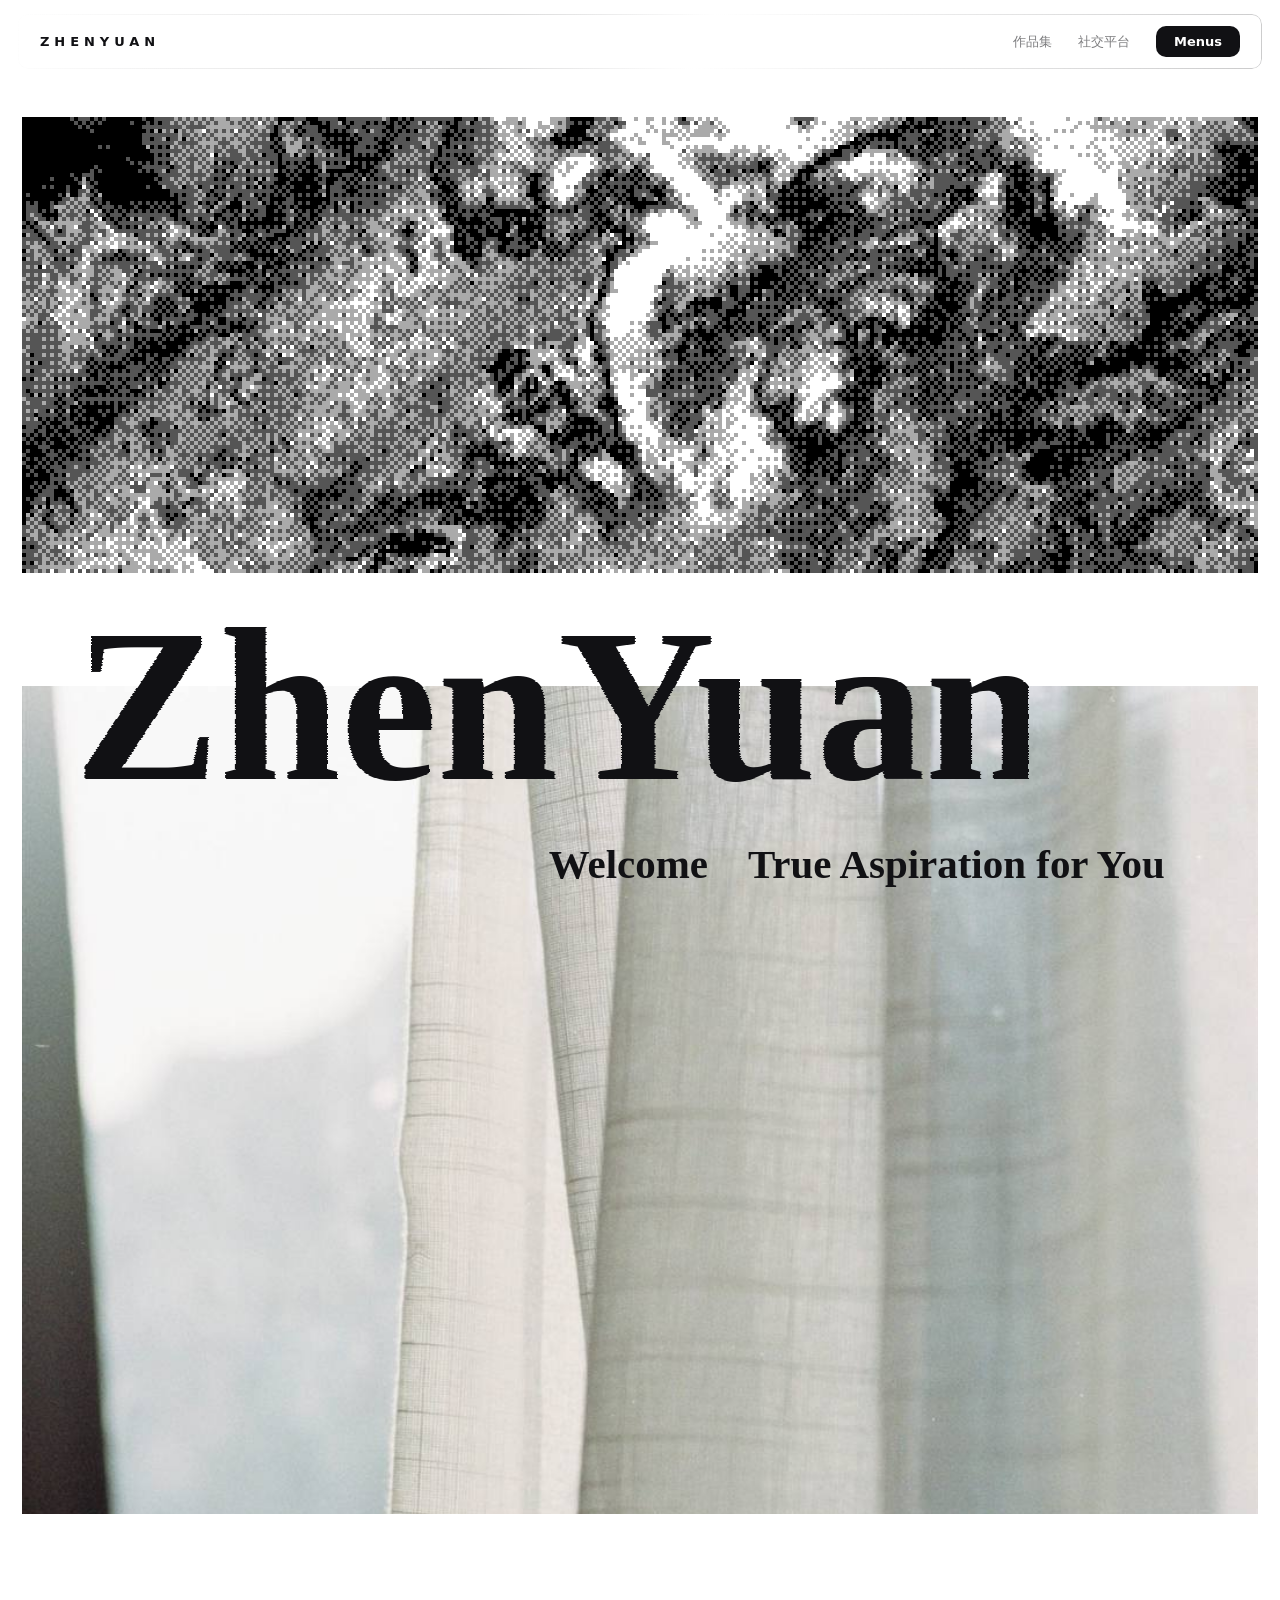
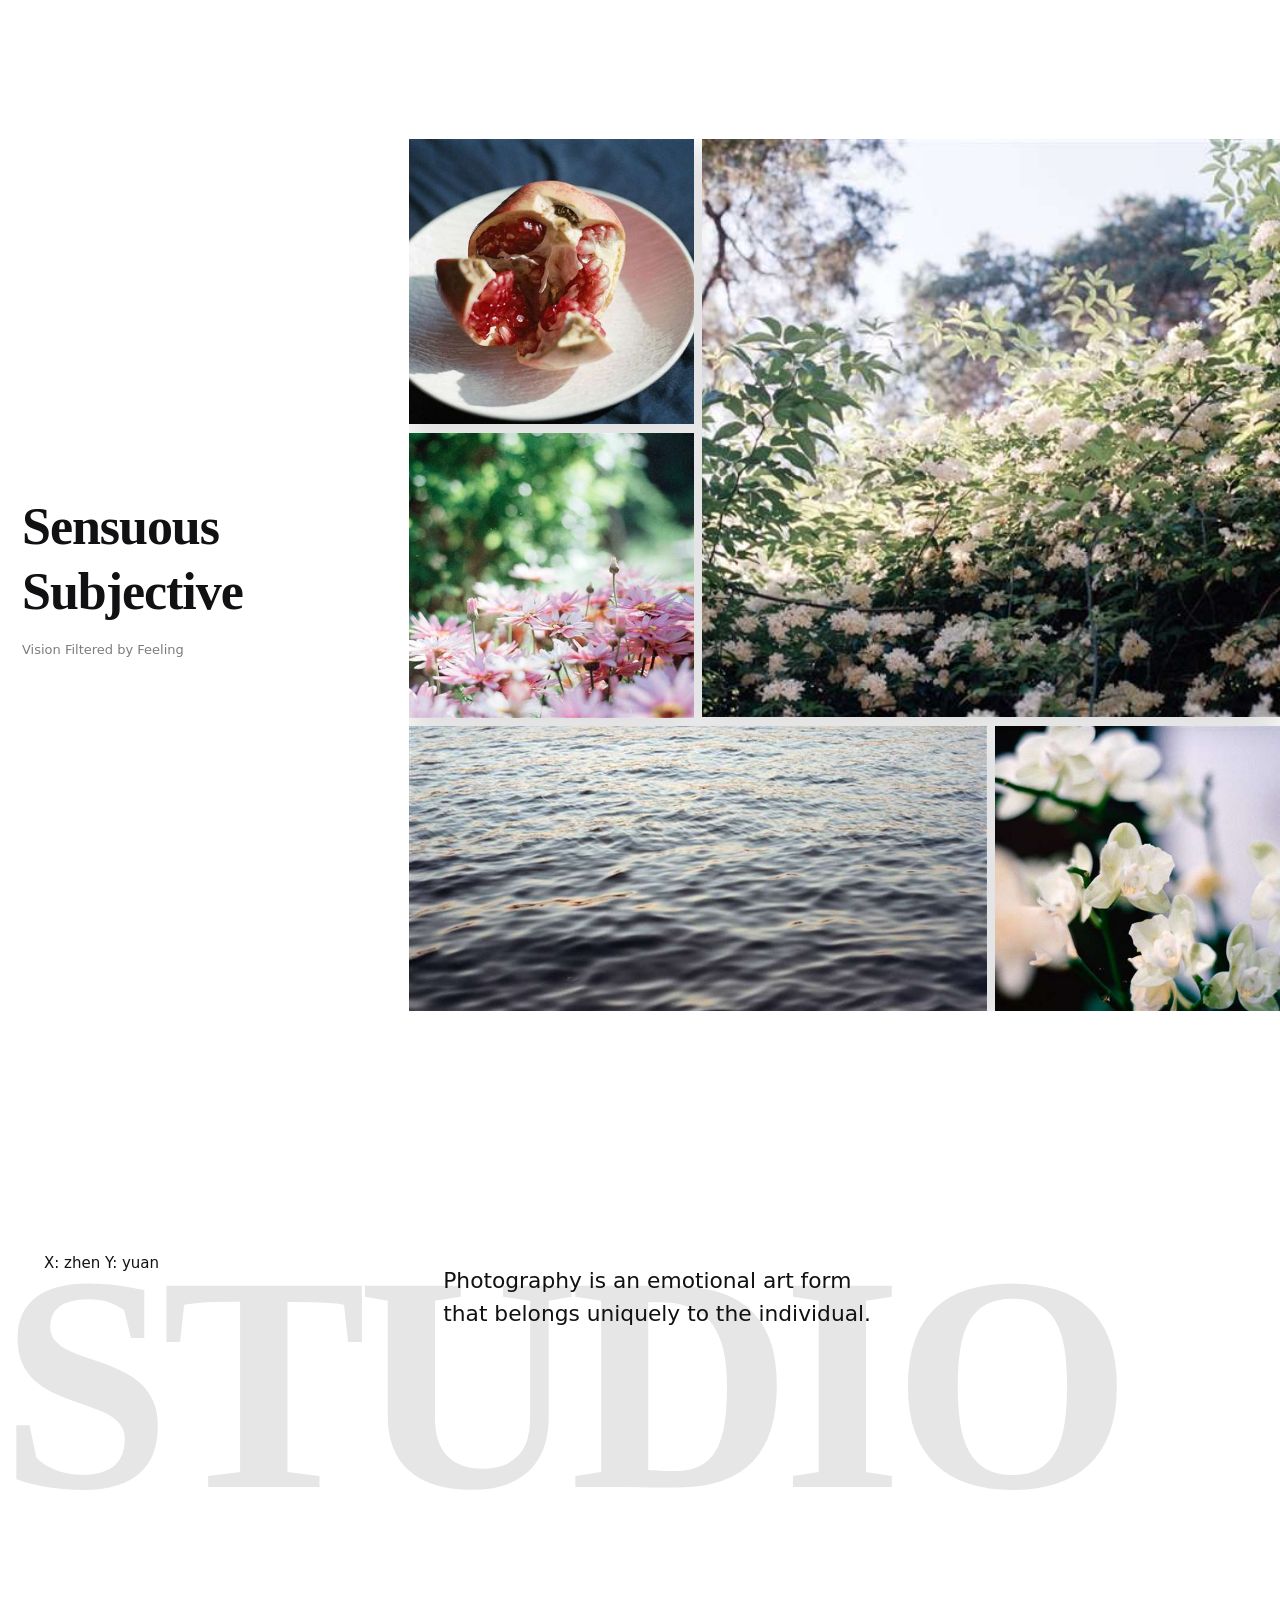
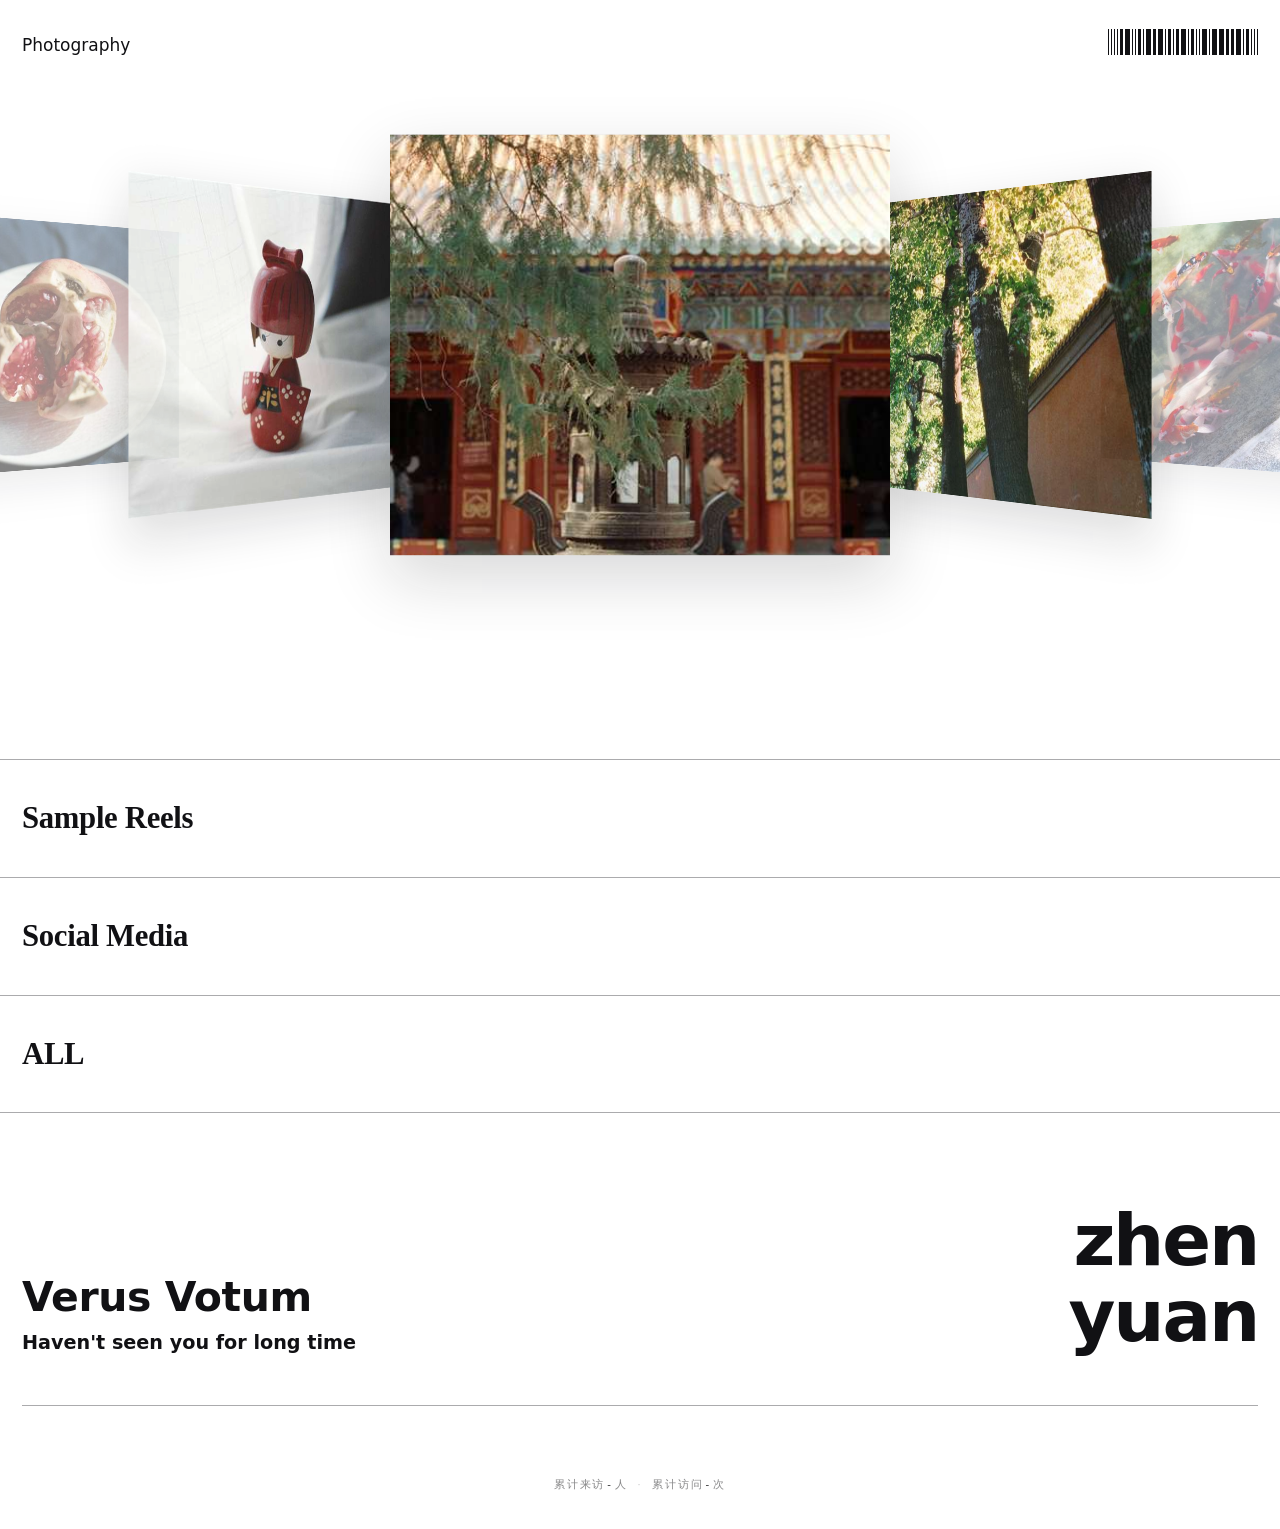
==== commit 5cf4277f: "publish site: index.html" ====
--- a/index.html
+++ b/index.html
@@ -6,7 +6,7 @@
   <title>ZhenYuan — True Aspiration for You</title>
   <meta name="description" content="ZhenYuan 个人网站 — Sensuous, Subjective.">
   <link rel="icon" href="data:,">
-  <link rel="stylesheet" href="css/style.css?v=47">
+  <link rel="stylesheet" href="css/style.css?v=48">
 </head>
 <body class="locked">
 
